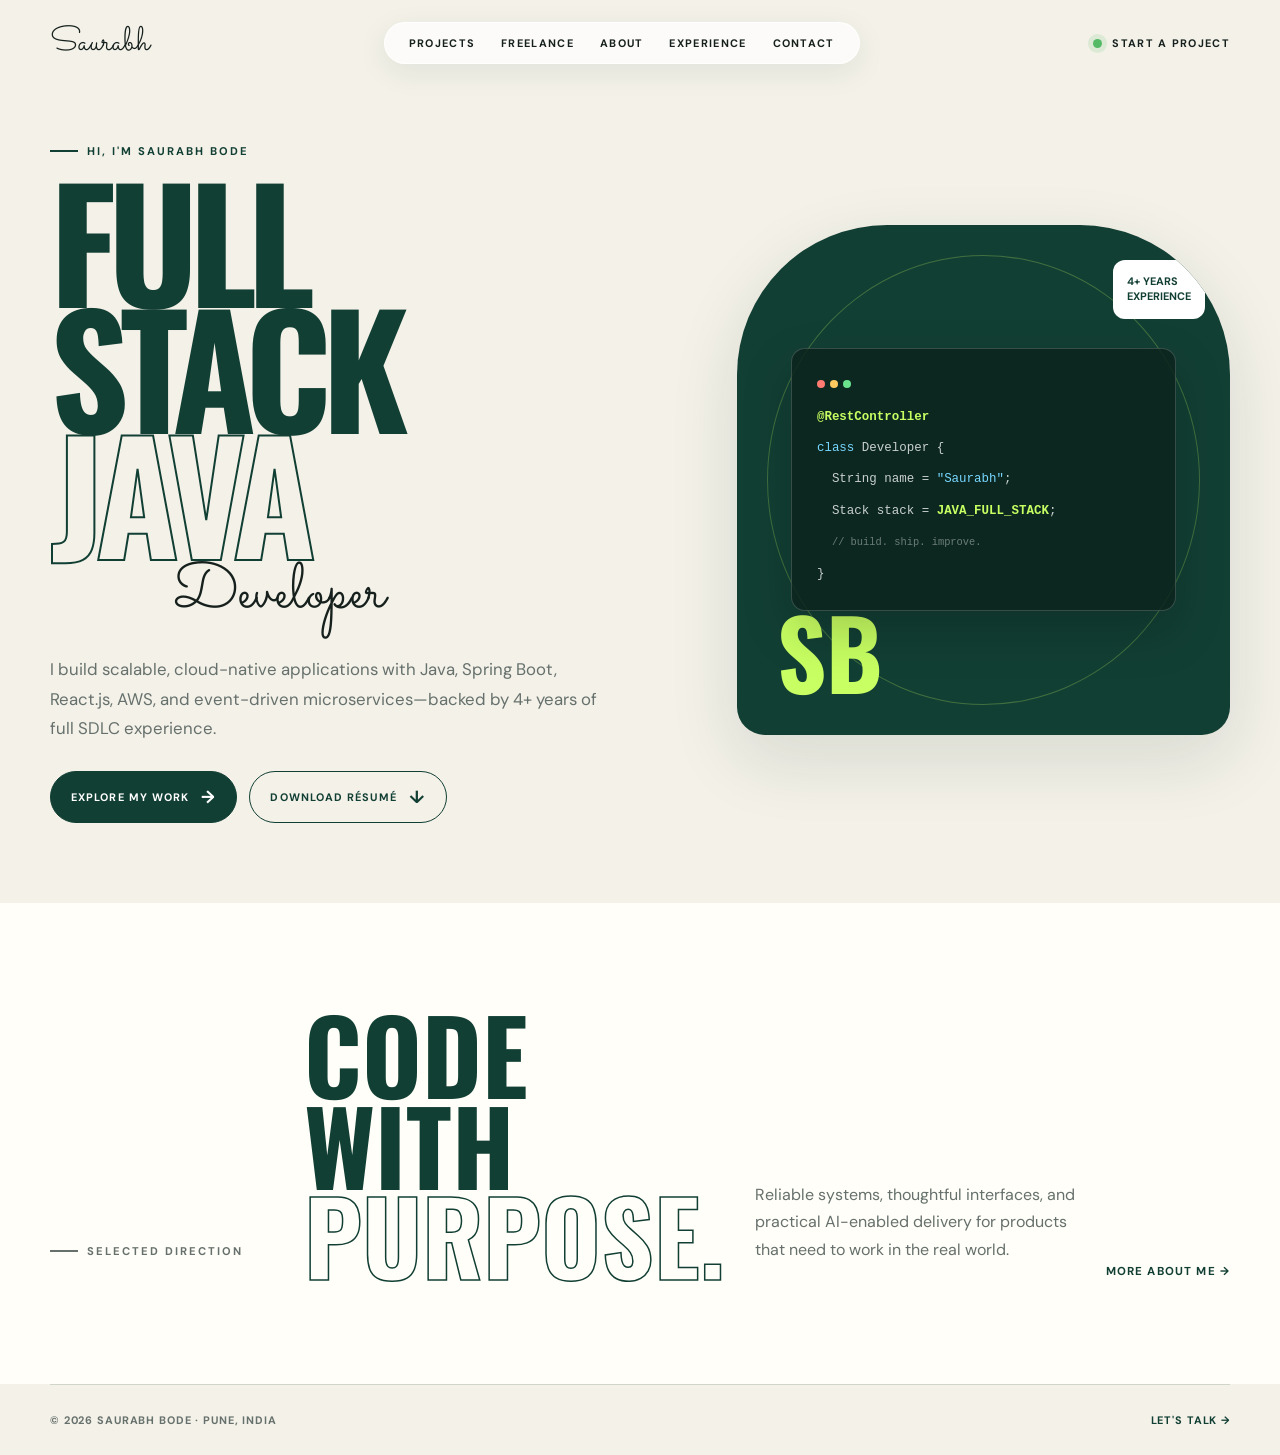
==== html/index.html @ cdbdda77 "Folder structure updated" ====
<!doctype html>
<html lang="en">
  <head>
    <meta charset="UTF-8" />
    <meta name="viewport" content="width=device-width, initial-scale=1.0" />
    <meta
      name="description"
      content="Portfolio of Saurabh Bode, Full Stack Java Developer."
    />
    <title>Saurabh Bode | Full Stack Java Developer</title>
    <link rel="icon" type="image/svg+xml" href="../assets/favicon.svg" />
    <link rel="preconnect" href="https://fonts.googleapis.com" />
    <link rel="preconnect" href="https://fonts.gstatic.com" crossorigin />
    <link
      href="https://fonts.googleapis.com/css2?family=DM+Sans:wght@400;500;600;700&family=Oswald:wght@500;600;700&family=Sacramento&display=swap"
      rel="stylesheet"
    />
    <link rel="stylesheet" href="../css/base.css" />
    <link rel="stylesheet" href="../css/home.css" />
  </head>
  <body>
    <header class="site-header">
      <nav class="nav wrap" aria-label="Main navigation">
        <a href="index.html" class="brand">Saurabh</a>
        <div class="nav-links">
          <a href="projects.html">Projects</a
          ><a href="freelance.html">Freelance</a><a href="about.html">About</a
          ><a href="experience.html">Experience</a
          ><a href="contact.html">Contact</a>
        </div>
        <a class="nav-cta" href="enquiry.html"
          ><span class="status-dot"></span> Start a project</a
        >
      </nav>
    </header>
    <main>
      <section class="hero wrap">
        <div class="hero-copy">
          <p class="eyebrow">Hi, I'm Saurabh Bode</p>
          <h1>Full Stack<br /><span>Java</span><small>Developer</small></h1>
          <p class="hero-intro">
            I build scalable, cloud-native applications with Java, Spring Boot,
            React.js, AWS, and event-driven microservices—backed by 4+ years of
            full SDLC experience.
          </p>
          <div class="actions">
            <a class="button primary" href="projects.html"
              >Explore my work <span>→</span></a
            ><a class="button" href="../documents/Saurabh_Bode_Resume.docx" download
              >Download résumé <span>↓</span></a
            >
          </div>
        </div>
        <div class="hero-card" aria-label="Developer code illustration">
          <div class="code-window">
            <i></i><i></i><i></i>
            <p><b>@RestController</b></p>
            <p><em>class</em> Developer {</p>
            <p>&nbsp; String name = <em>"Saurabh"</em>;</p>
            <p>&nbsp; Stack stack = <b>JAVA_FULL_STACK</b>;</p>
            <p>&nbsp; <small>// build. ship. improve.</small></p>
            <p>}</p>
          </div>
          <strong>SB</strong><span>4+ years<br />experience</span>
        </div>
      </section>
      <section class="home-strip">
        <div class="wrap strip-grid">
          <p class="eyebrow">Selected direction</p>
          <h2>Code with<br /><span>purpose.</span></h2>
          <p>
            Reliable systems, thoughtful interfaces, and practical AI-enabled
            delivery for products that need to work in the real world.
          </p>
          <a class="text-link" href="about.html">More about me →</a>
        </div>
      </section>
    </main>
    <footer class="footer wrap">
      <span>© <span id="year"></span> Saurabh Bode · Pune, India</span
      ><a href="contact.html">Let's talk →</a>
    </footer>
    <script>
      document.getElementById("year").textContent = new Date().getFullYear();
    </script>
  </body>
</html>
---- css/base.css ----
:root{--ink:#16201d;--muted:#66706c;--green:#123f34;--green-2:#1e5b49;--lime:#c8ff62;--cream:#f3f1e8;--paper:#fffef8;--line:rgba(18,63,52,.15);--radius:22px;--shadow:0 24px 70px rgba(20,48,39,.12)}
*{box-sizing:border-box}html{scroll-behavior:smooth}body{margin:0;background:var(--cream);color:var(--ink);font-family:"DM Sans",system-ui,sans-serif}a{color:inherit;text-decoration:none}button{font:inherit}:focus-visible{outline:3px solid var(--lime);outline-offset:4px}.wrap{width:min(1180px,calc(100% - 40px));margin-inline:auto}.site-header{padding:22px 0}.nav{display:flex;align-items:center;justify-content:space-between;gap:28px}.brand{font-family:"Sacramento",cursive;font-size:2.15rem;line-height:1}.nav-links{display:flex;gap:26px;padding:13px 24px;border:1px solid rgba(255,255,255,.9);border-radius:999px;background:rgba(255,255,255,.72);box-shadow:0 8px 30px rgba(18,63,52,.08)}.nav-links a,.nav-cta{font-size:.68rem;font-weight:700;letter-spacing:.12em;text-transform:uppercase}.nav-links a:hover,.text-link:hover,.back-link:hover{color:var(--green-2)}.nav-cta{display:flex;align-items:center;gap:10px}.status-dot{width:9px;height:9px;border-radius:50%;background:#54ba65;box-shadow:0 0 0 5px rgba(84,186,101,.15)}.eyebrow{display:inline-flex;align-items:center;gap:9px;margin:0 0 18px;color:var(--green);font-size:.7rem;font-weight:700;letter-spacing:.18em;text-transform:uppercase}.eyebrow::before{content:"";width:28px;height:2px;background:currentColor}.display,h1,h2,h3{font-family:"Oswald",Impact,sans-serif;text-transform:uppercase}.button{display:inline-flex;align-items:center;gap:12px;padding:14px 20px;border:1px solid var(--green);border-radius:999px;background:transparent;color:var(--green);font-size:.68rem;font-weight:700;letter-spacing:.1em;text-transform:uppercase}.button:hover{background:var(--green-2);color:white}.button.primary{background:var(--green);color:white}.button span{font-size:1.1rem}.text-link{color:var(--green);font-size:.72rem;font-weight:700;letter-spacing:.1em;text-transform:uppercase}.footer{display:flex;justify-content:space-between;gap:20px;padding:28px 0;border-top:1px solid var(--line);color:var(--muted);font-size:.68rem;font-weight:700;letter-spacing:.08em;text-transform:uppercase}.footer a{color:var(--green)}.page-hero{padding:80px 0 65px}.page-hero h1{max-width:850px;margin:0;color:var(--green);font-size:clamp(4.4rem,11vw,10rem);line-height:.88;letter-spacing:-.045em}.page-hero p{max-width:600px;margin:28px 0 0;color:var(--muted);font-size:1.08rem;line-height:1.75}.card{border:1px solid var(--line);border-radius:var(--radius);background:white}
@media(max-width:800px){.nav-links{gap:12px;padding:11px 14px}.nav-cta{display:none}}@media(max-width:560px){.wrap{width:min(100% - 28px,1180px)}.site-header{padding:18px 0}.nav{flex-wrap:wrap}.nav-links{order:3;width:100%;justify-content:center;flex-wrap:wrap;padding:0;border:0;background:transparent;box-shadow:none}.nav-links a{font-size:.6rem}.footer{flex-direction:column}}
---- css/home.css ----
.hero{min-height:calc(100vh - 85px);display:grid;grid-template-columns:1fr .8fr;align-items:center;gap:70px;padding-top:50px;padding-bottom:80px}.hero h1{margin:0;color:var(--green);font-size:clamp(5rem,12vw,10.5rem);line-height:.82;letter-spacing:-.06em}.hero h1 span{color:transparent;-webkit-text-stroke:2px var(--green)}.hero h1 small{display:block;margin:14px 0 0 20%;color:var(--ink);font-family:"Sacramento",cursive;font-size:clamp(2.6rem,5vw,5.2rem);font-weight:400;letter-spacing:0;text-transform:none}.hero-intro{max-width:550px;margin:35px 0 28px;color:var(--muted);font-size:1.05rem;line-height:1.75}.actions{display:flex;flex-wrap:wrap;gap:12px}.hero-card{min-height:510px;position:relative;display:grid;place-items:center;overflow:hidden;border-radius:150px 150px 28px 28px;background:var(--green);box-shadow:var(--shadow)}.hero-card::before{content:"";position:absolute;inset:30px;border:1px solid rgba(200,255,98,.25);border-radius:50%}.code-window{position:relative;z-index:1;width:78%;padding:25px;border:1px solid rgba(255,255,255,.18);border-radius:14px;background:rgba(10,35,29,.82);color:rgba(255,255,255,.78);font:500 .78rem/1.8 monospace;box-shadow:0 20px 50px rgba(0,0,0,.2)}.code-window i{display:inline-block;width:8px;height:8px;margin-right:5px;border-radius:50%;background:#ff7b72}.code-window i:nth-child(2){background:#ffc960}.code-window i:nth-child(3){background:#6be38d}.code-window p{margin:9px 0 0}.code-window b{color:var(--lime)}.code-window em{color:#78d7ff;font-style:normal}.code-window small{color:rgba(255,255,255,.4)}.hero-card>strong{position:absolute;bottom:36px;left:40px;color:var(--lime);font-family:"Oswald",sans-serif;font-size:6rem;line-height:1}.hero-card>span{position:absolute;top:35px;right:25px;padding:14px;border-radius:12px;background:white;color:var(--green);font-size:.68rem;font-weight:700;line-height:1.45;text-transform:uppercase}.home-strip{padding:105px 0;background:var(--paper)}.strip-grid{display:grid;grid-template-columns:.7fr 1fr 1fr auto;gap:30px;align-items:end}.strip-grid h2{margin:0;color:var(--green);font-size:clamp(3.8rem,8vw,7rem);line-height:.88}.strip-grid h2 span{color:transparent;-webkit-text-stroke:1.5px var(--green)}.strip-grid>p{color:var(--muted);line-height:1.7}@media(max-width:800px){.hero{grid-template-columns:1fr;gap:40px}.hero-card{max-width:520px;min-height:450px}.strip-grid{grid-template-columns:1fr 1fr}.strip-grid .eyebrow{grid-column:1/-1}.strip-grid .text-link{align-self:center}}@media(max-width:560px){.hero h1{font-size:clamp(4.5rem,20vw,7rem)}.hero-card{min-height:400px}.strip-grid{grid-template-columns:1fr}.strip-grid h2{font-size:4.5rem}}
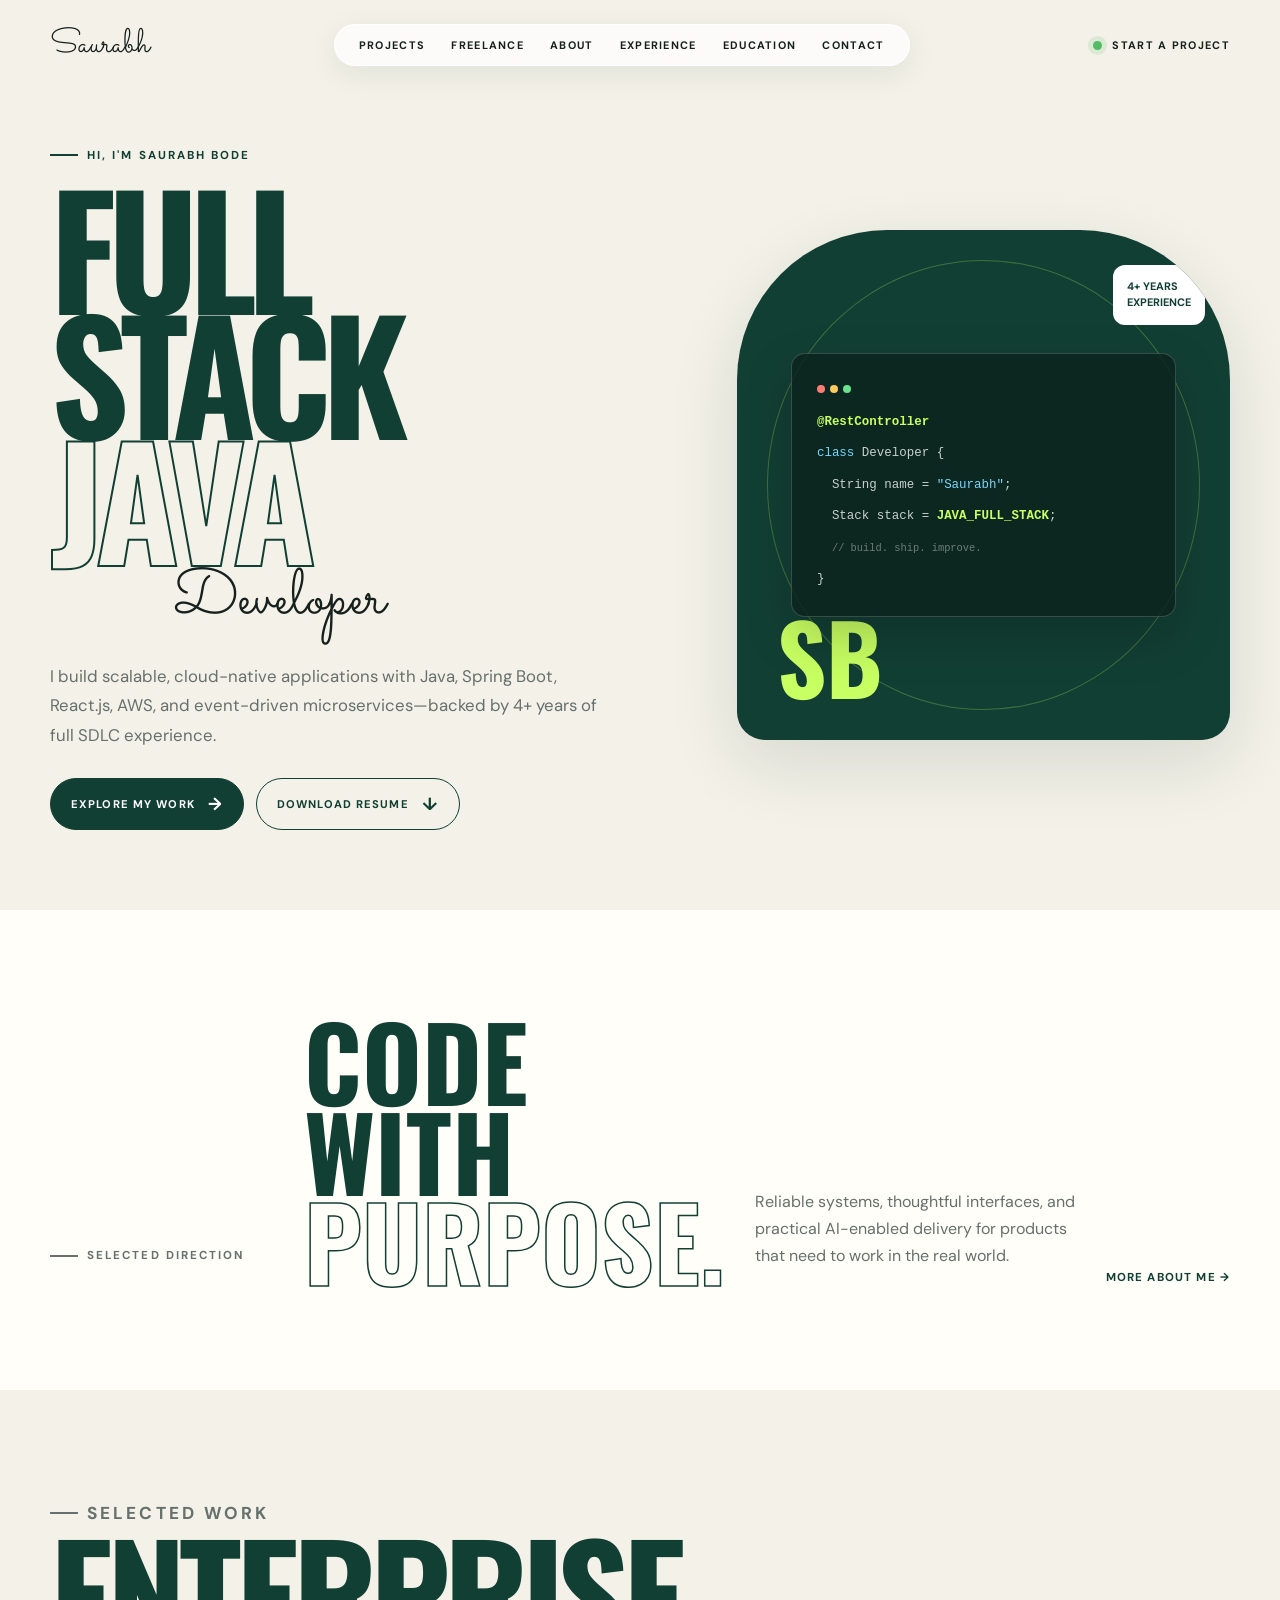
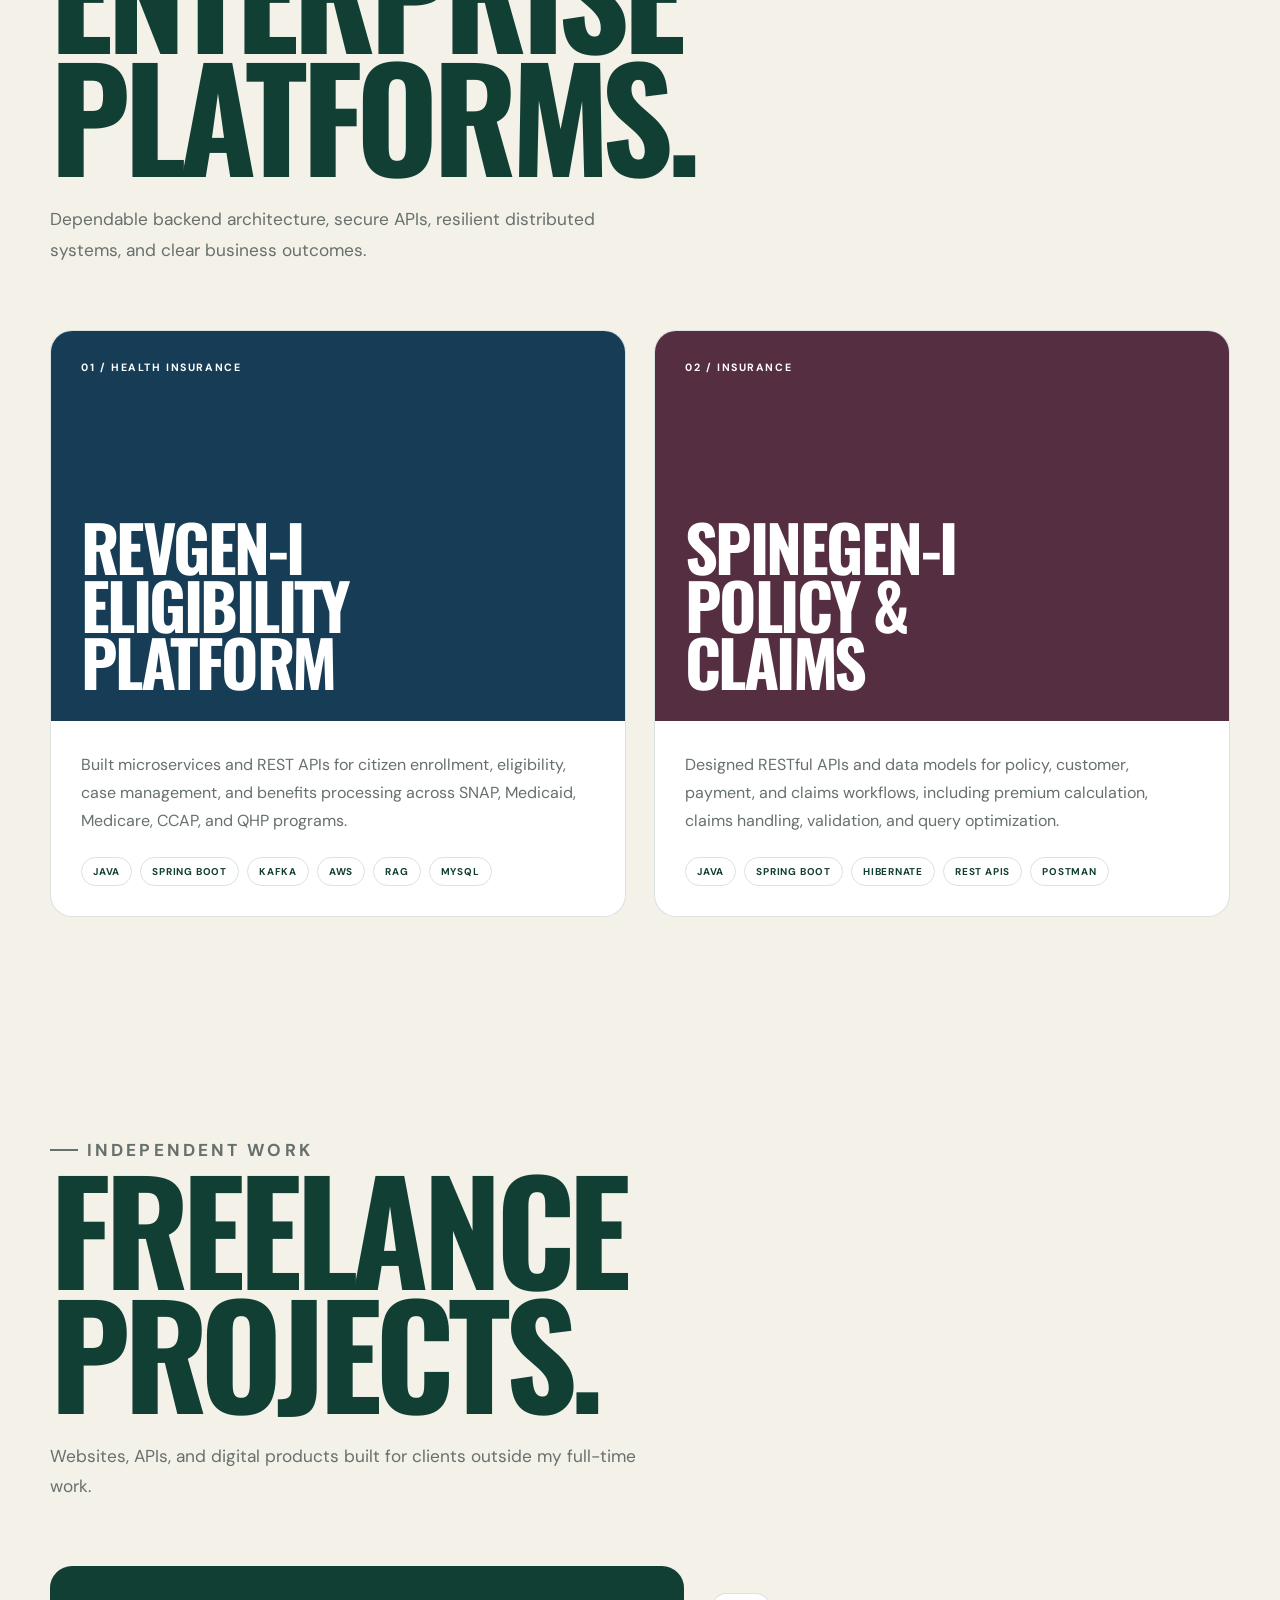
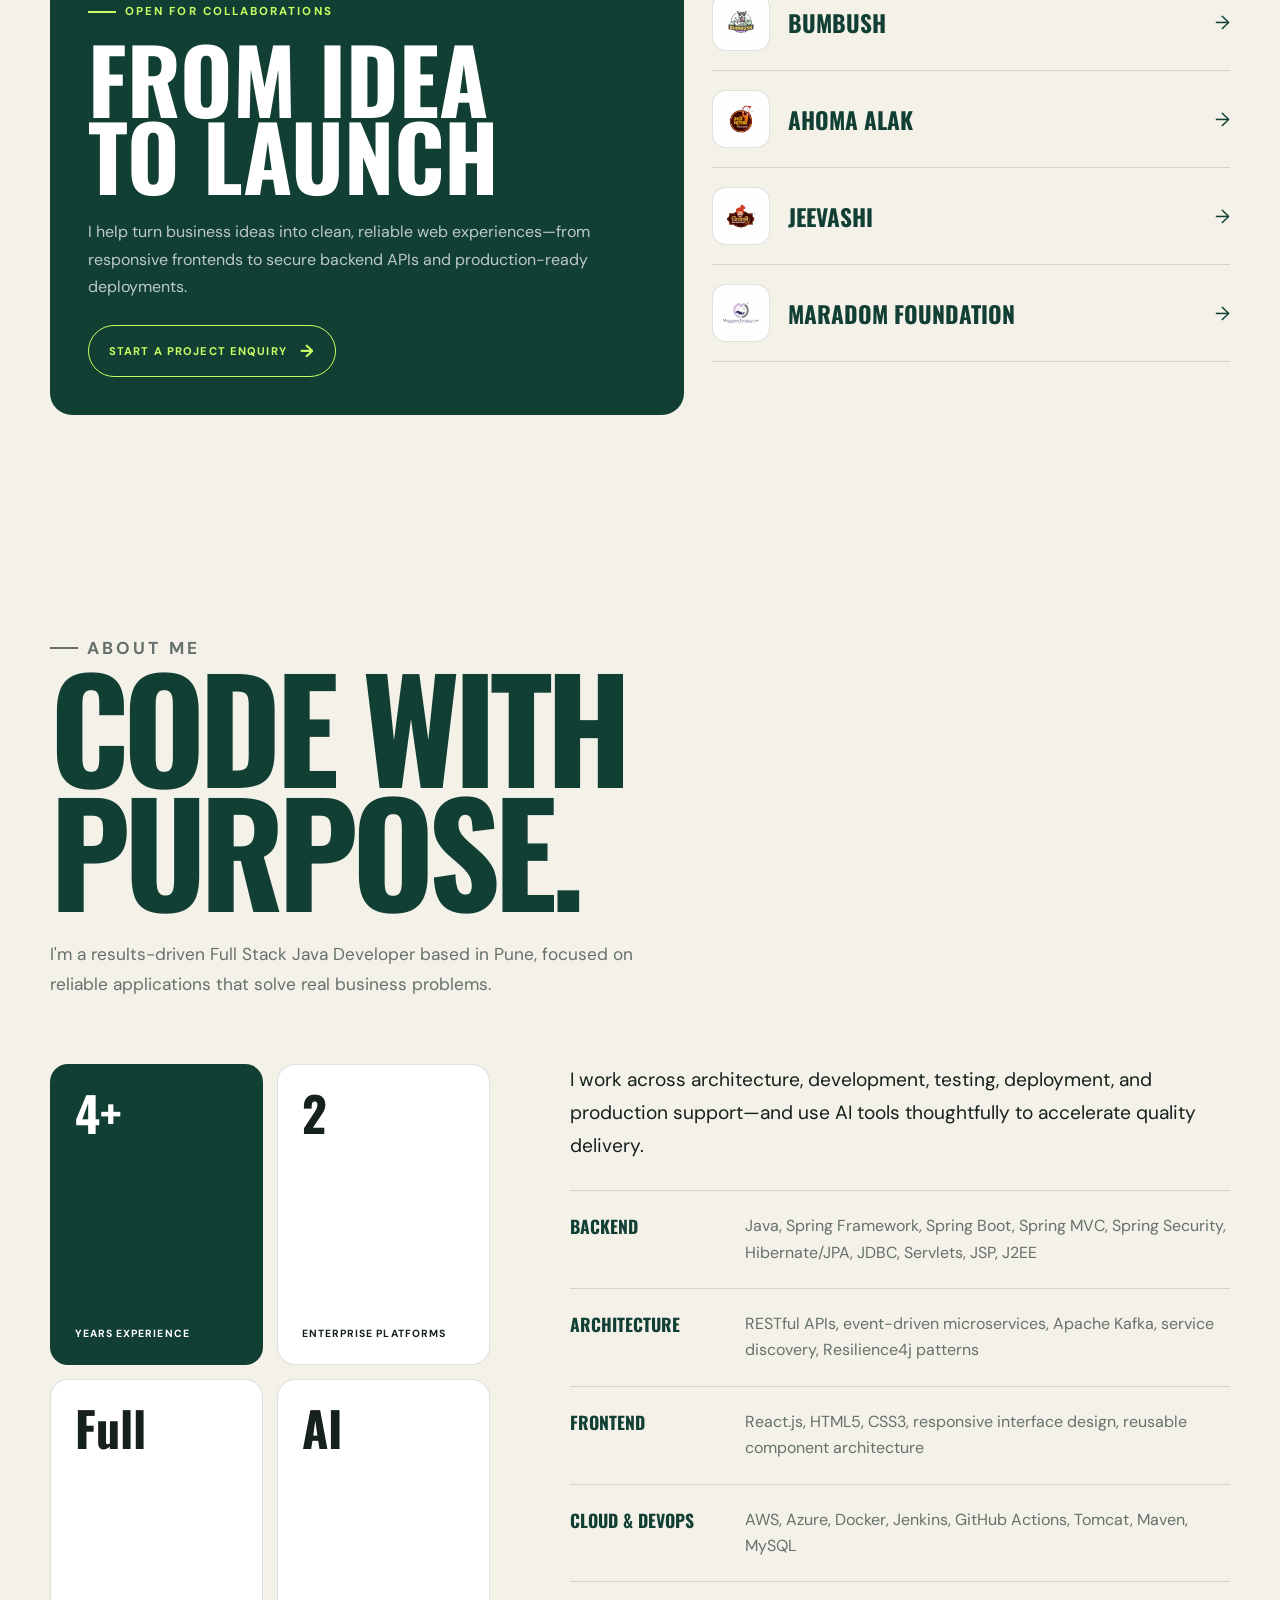
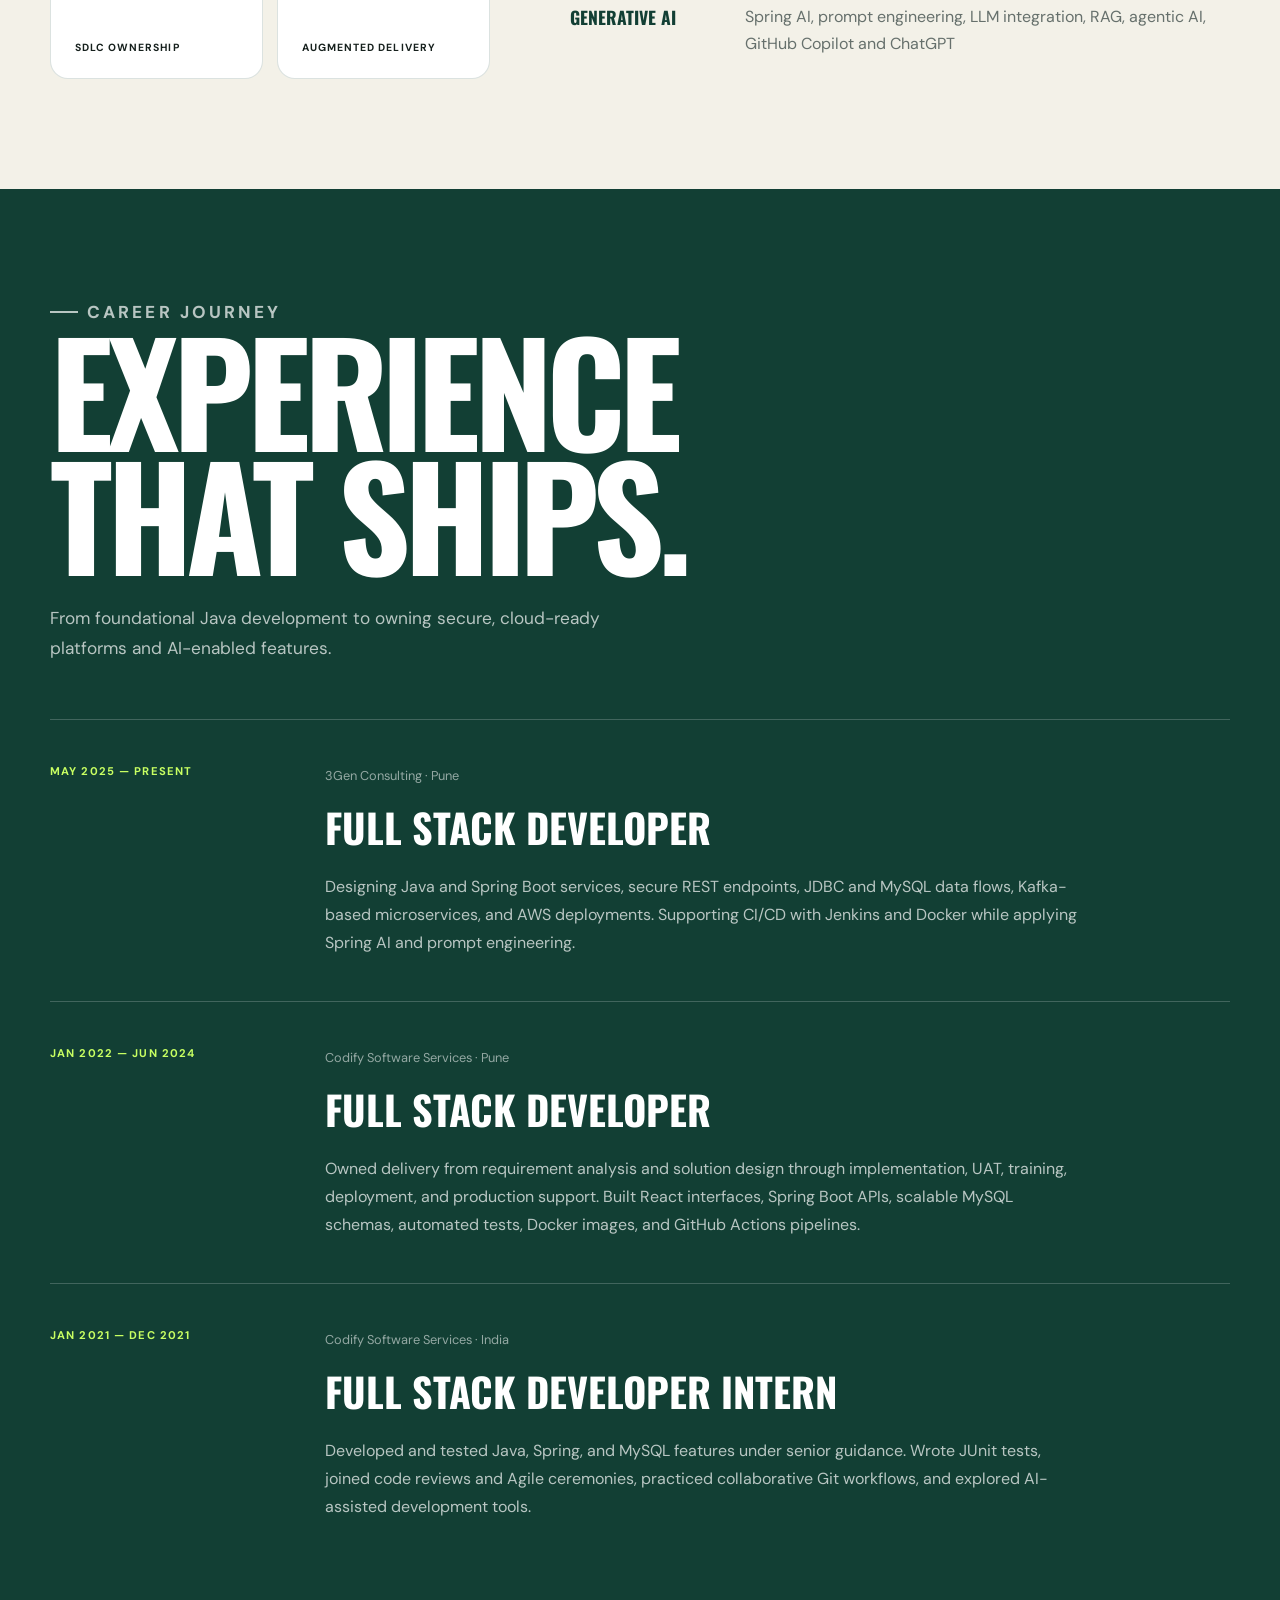
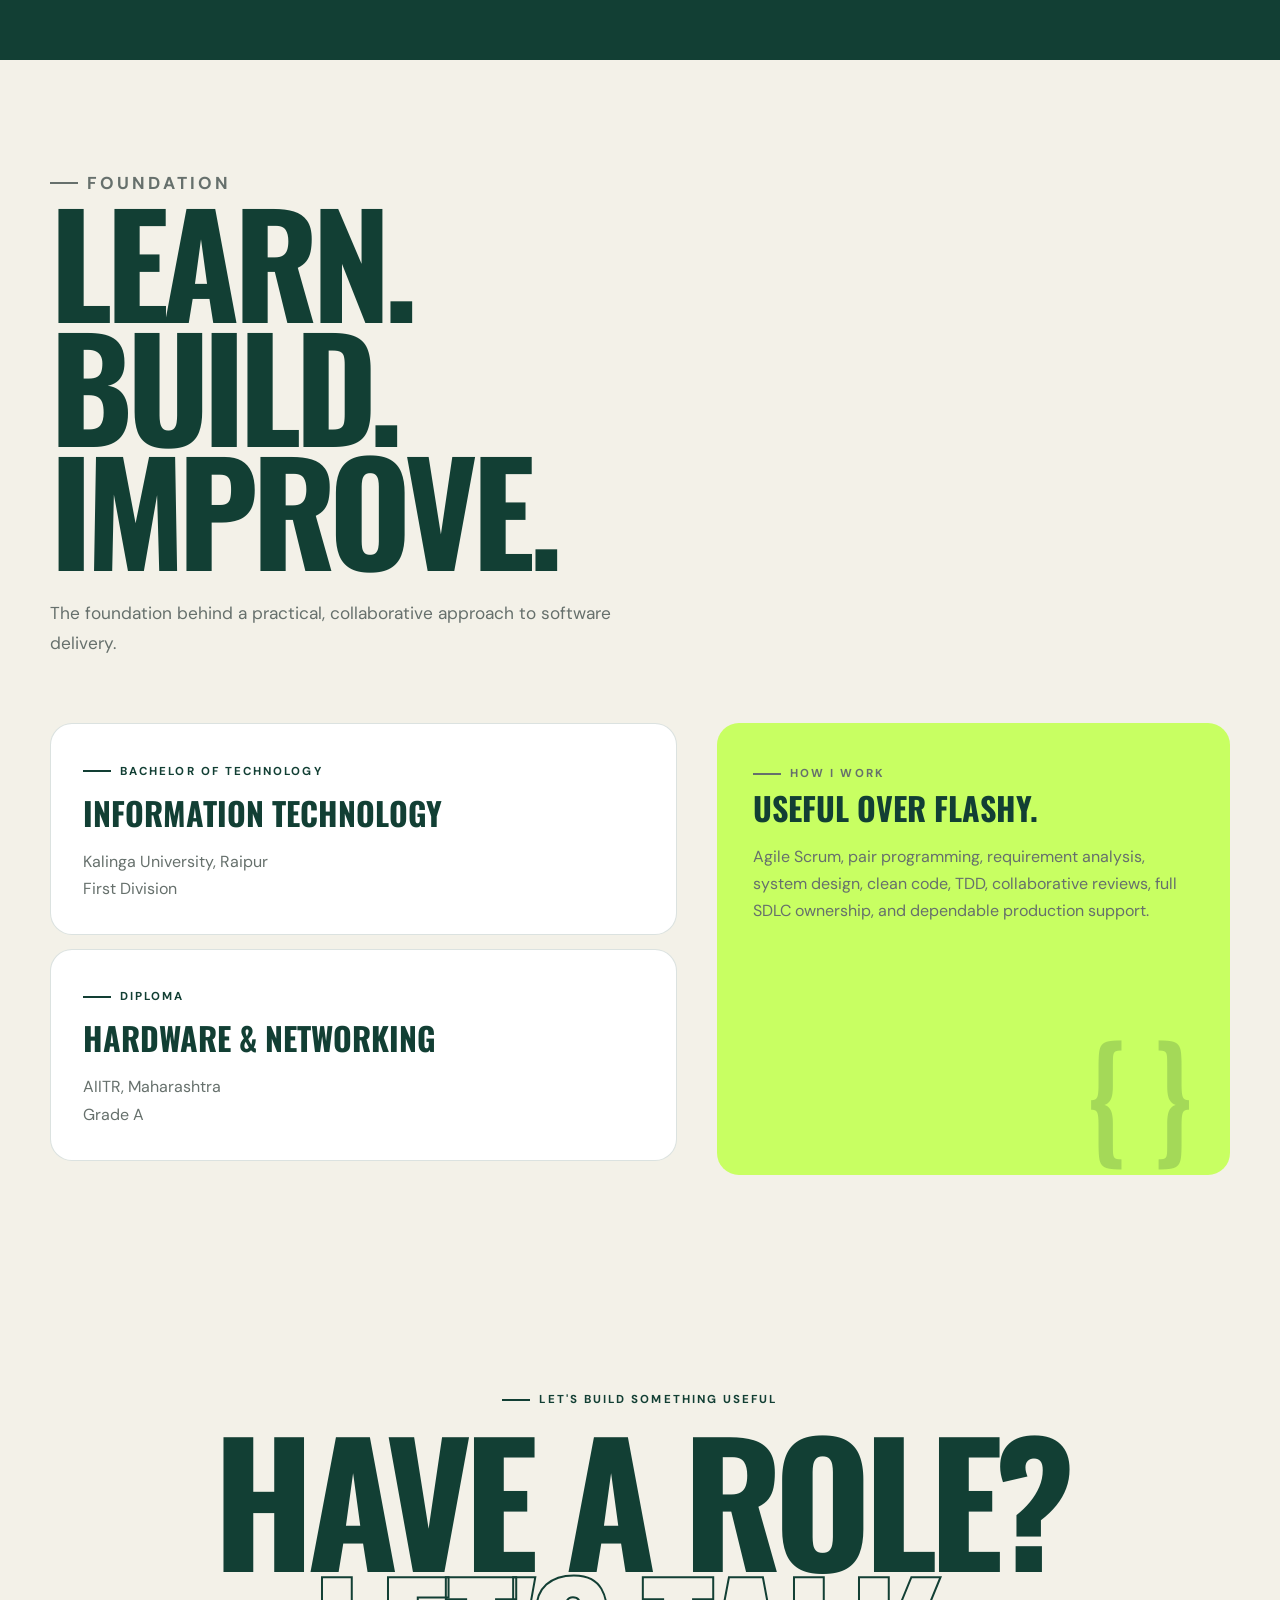
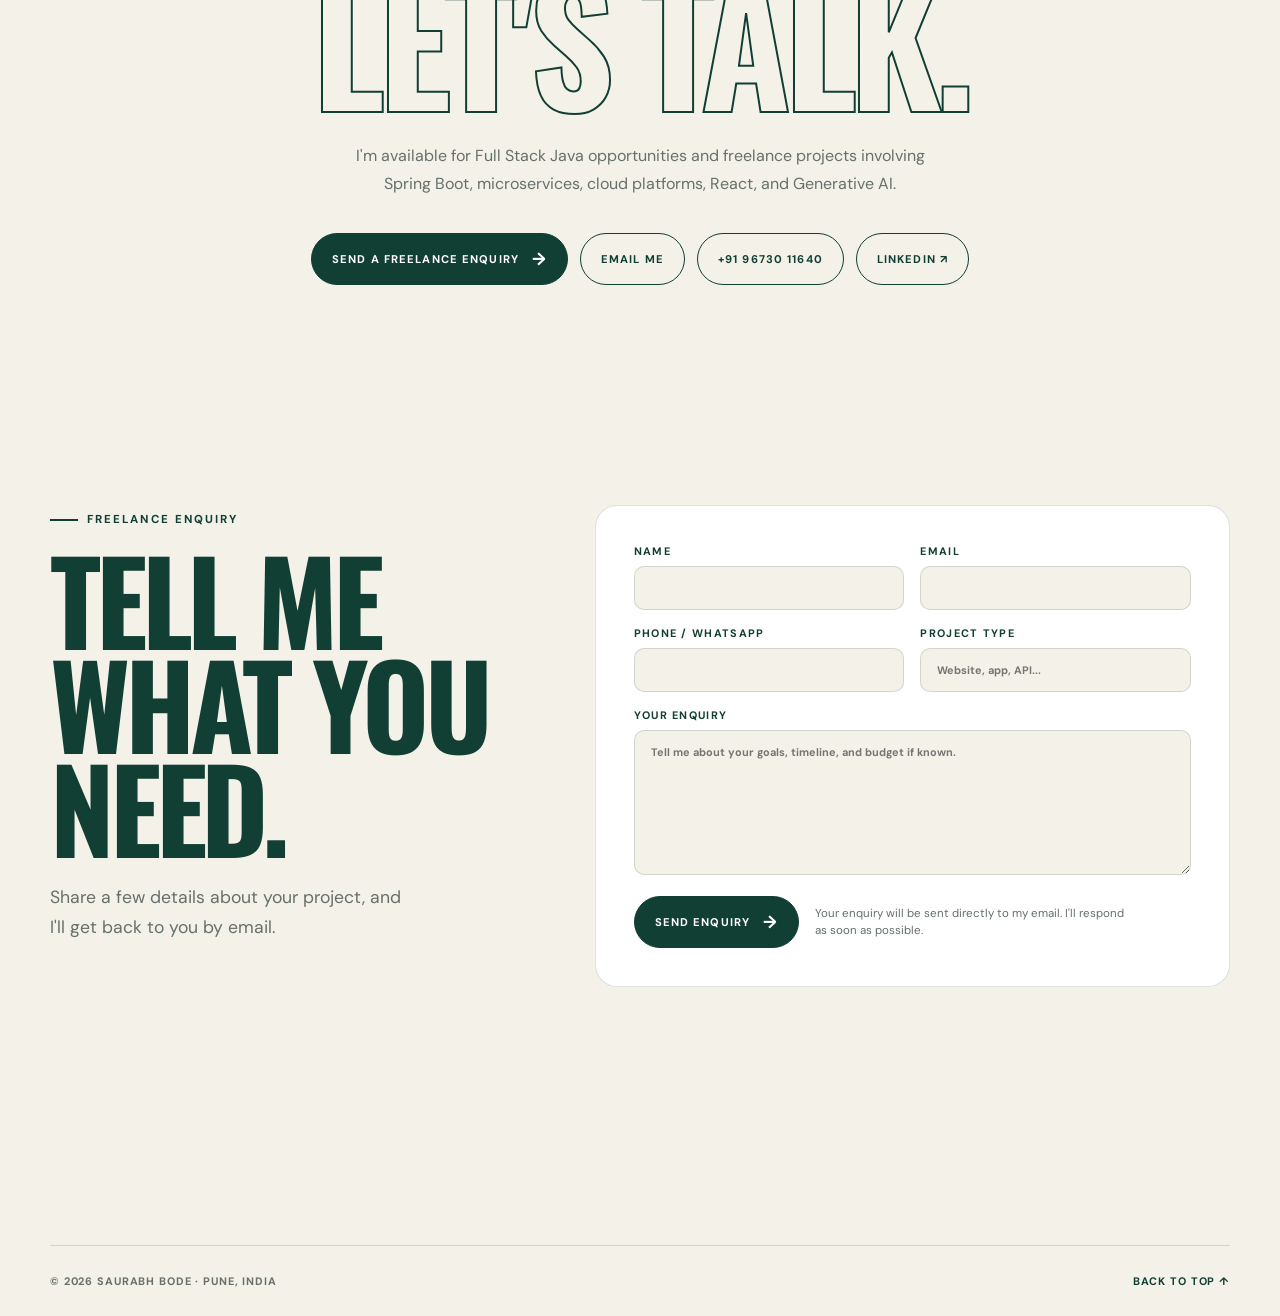
==== commit 705a2e4f: "page layout updated" ====
--- a/html/index.html
+++ b/html/index.html
@@ -1,87 +1,25 @@
 <!doctype html>
 <html lang="en">
-  <head>
-    <meta charset="UTF-8" />
-    <meta name="viewport" content="width=device-width, initial-scale=1.0" />
-    <meta
-      name="description"
-      content="Portfolio of Saurabh Bode, Full Stack Java Developer."
-    />
-    <title>Saurabh Bode | Full Stack Java Developer</title>
-    <link rel="icon" type="image/svg+xml" href="../assets/favicon.svg" />
-    <link rel="preconnect" href="https://fonts.googleapis.com" />
-    <link rel="preconnect" href="https://fonts.gstatic.com" crossorigin />
-    <link
-      href="https://fonts.googleapis.com/css2?family=DM+Sans:wght@400;500;600;700&family=Oswald:wght@500;600;700&family=Sacramento&display=swap"
-      rel="stylesheet"
-    />
-    <link rel="stylesheet" href="../css/base.css" />
-    <link rel="stylesheet" href="../css/home.css" />
-  </head>
-  <body>
-    <header class="site-header">
-      <nav class="nav wrap" aria-label="Main navigation">
-        <a href="index.html" class="brand">Saurabh</a>
-        <div class="nav-links">
-          <a href="projects.html">Projects</a
-          ><a href="freelance.html">Freelance</a><a href="about.html">About</a
-          ><a href="experience.html">Experience</a
-          ><a href="contact.html">Contact</a>
-        </div>
-        <a class="nav-cta" href="enquiry.html"
-          ><span class="status-dot"></span> Start a project</a
-        >
-      </nav>
-    </header>
-    <main>
-      <section class="hero wrap">
-        <div class="hero-copy">
-          <p class="eyebrow">Hi, I'm Saurabh Bode</p>
-          <h1>Full Stack<br /><span>Java</span><small>Developer</small></h1>
-          <p class="hero-intro">
-            I build scalable, cloud-native applications with Java, Spring Boot,
-            React.js, AWS, and event-driven microservices—backed by 4+ years of
-            full SDLC experience.
-          </p>
-          <div class="actions">
-            <a class="button primary" href="projects.html"
-              >Explore my work <span>→</span></a
-            ><a class="button" href="../documents/Saurabh_Bode_Resume.docx" download
-              >Download résumé <span>↓</span></a
-            >
-          </div>
-        </div>
-        <div class="hero-card" aria-label="Developer code illustration">
-          <div class="code-window">
-            <i></i><i></i><i></i>
-            <p><b>@RestController</b></p>
-            <p><em>class</em> Developer {</p>
-            <p>&nbsp; String name = <em>"Saurabh"</em>;</p>
-            <p>&nbsp; Stack stack = <b>JAVA_FULL_STACK</b>;</p>
-            <p>&nbsp; <small>// build. ship. improve.</small></p>
-            <p>}</p>
-          </div>
-          <strong>SB</strong><span>4+ years<br />experience</span>
-        </div>
-      </section>
-      <section class="home-strip">
-        <div class="wrap strip-grid">
-          <p class="eyebrow">Selected direction</p>
-          <h2>Code with<br /><span>purpose.</span></h2>
-          <p>
-            Reliable systems, thoughtful interfaces, and practical AI-enabled
-            delivery for products that need to work in the real world.
-          </p>
-          <a class="text-link" href="about.html">More about me →</a>
-        </div>
-      </section>
-    </main>
-    <footer class="footer wrap">
-      <span>© <span id="year"></span> Saurabh Bode · Pune, India</span
-      ><a href="contact.html">Let's talk →</a>
-    </footer>
-    <script>
-      document.getElementById("year").textContent = new Date().getFullYear();
-    </script>
-  </body>
-</html>
+<head>
+  <meta charset="UTF-8"><meta name="viewport" content="width=device-width, initial-scale=1.0">
+  <meta name="description" content="Portfolio of Saurabh Bode, Full Stack Java Developer.">
+  <title>Saurabh Bode | Full Stack Java Developer</title>
+  <link rel="icon" type="image/svg+xml" href="../assets/favicon.svg">
+  <link rel="preconnect" href="https://fonts.googleapis.com"><link rel="preconnect" href="https://fonts.gstatic.com" crossorigin>
+  <link href="https://fonts.googleapis.com/css2?family=DM+Sans:wght@400;500;600;700&family=Oswald:wght@500;600;700&family=Sacramento&display=swap" rel="stylesheet">
+  <link rel="stylesheet" href="../css/base.css"><link rel="stylesheet" href="../css/home.css"><link rel="stylesheet" href="../css/projects.css"><link rel="stylesheet" href="../css/freelance.css"><link rel="stylesheet" href="../css/about.css"><link rel="stylesheet" href="../css/experience.css"><link rel="stylesheet" href="../css/education.css"><link rel="stylesheet" href="../css/contact.css"><link rel="stylesheet" href="../css/enquiry.css">
+</head>
+<body>
+<header class="site-header"><nav class="nav wrap" aria-label="Main navigation"><a href="#home" class="brand">Saurabh</a><div class="nav-links"><a href="#projects">Projects</a><a href="#freelance">Freelance</a><a href="#about">About</a><a href="#experience">Experience</a><a href="#education">Education</a><a href="#contact">Contact</a></div><a class="nav-cta" href="#enquiry"><span class="status-dot"></span> Start a project</a></nav></header>
+<main>
+<section id="home" class="hero wrap"><div class="hero-copy"><p class="eyebrow">Hi, I'm Saurabh Bode</p><h1>Full Stack<br><span>Java</span><small>Developer</small></h1><p class="hero-intro">I build scalable, cloud-native applications with Java, Spring Boot, React.js, AWS, and event-driven microservices&mdash;backed by 4+ years of full SDLC experience.</p><div class="actions"><a class="button primary" href="#projects">Explore my work <span>&rarr;</span></a><a class="button" href="../documents/Saurabh_Bode_Resume.docx" download>Download resume <span>&darr;</span></a></div></div><div class="hero-card" aria-label="Developer code illustration"><div class="code-window"><i></i><i></i><i></i><p><b>@RestController</b></p><p><em>class</em> Developer {</p><p>&nbsp; String name = <em>"Saurabh"</em>;</p><p>&nbsp; Stack stack = <b>JAVA_FULL_STACK</b>;</p><p>&nbsp; <small>// build. ship. improve.</small></p><p>}</p></div><strong>SB</strong><span>4+ years<br>experience</span></div></section>
+<section class="home-strip"><div class="wrap strip-grid"><p class="eyebrow">Selected direction</p><h2>Code with<br><span>purpose.</span></h2><p>Reliable systems, thoughtful interfaces, and practical AI-enabled delivery for products that need to work in the real world.</p><a class="text-link" href="#about">More about me &rarr;</a></div></section>
+<section id="projects" class="wrap portfolio-section"><header class="page-hero"><p class="eyebrow">Selected work</p><h1>Enterprise<br>platforms.</h1><p>Dependable backend architecture, secure APIs, resilient distributed systems, and clear business outcomes.</p></header><div class="project-grid"><article class="project card"><div class="project-visual blue"><span>01 / Health Insurance</span><h2>RevGen-i<br>Eligibility<br>Platform</h2></div><div class="project-body"><p>Built microservices and REST APIs for citizen enrollment, eligibility, case management, and benefits processing across SNAP, Medicaid, Medicare, CCAP, and QHP programs.</p><div class="tags"><b>Java</b><b>Spring Boot</b><b>Kafka</b><b>AWS</b><b>RAG</b><b>MySQL</b></div></div></article><article class="project card"><div class="project-visual red"><span>02 / Insurance</span><h2>SpineGen-i<br>Policy &amp;<br>Claims</h2></div><div class="project-body"><p>Designed RESTful APIs and data models for policy, customer, payment, and claims workflows, including premium calculation, claims handling, validation, and query optimization.</p><div class="tags"><b>Java</b><b>Spring Boot</b><b>Hibernate</b><b>REST APIs</b><b>Postman</b></div></div></article></div></section>
+<section id="freelance" class="wrap portfolio-section"><header class="page-hero"><p class="eyebrow">Independent work</p><h1>Freelance<br>projects.</h1><p>Websites, APIs, and digital products built for clients outside my full-time work.</p></header><div class="freelance-layout"><article class="freelance-intro"><p class="eyebrow">Open for collaborations</p><h2>From idea<br>to launch</h2><p>I help turn business ideas into clean, reliable web experiences&mdash;from responsive frontends to secure backend APIs and production-ready deployments.</p><a class="button" href="#enquiry">Start a project enquiry <span>&rarr;</span></a></article><div class="client-list"><a class="client" href="https://bumbush.com/" target="_blank" rel="noopener noreferrer"><img src="../assets/Bumbush_JPEG_TM.jpg" alt="Bumbush logo"><strong>Bumbush</strong><span>&rarr;</span></a><a class="client" href="https://ahomaalak.com/" target="_blank" rel="noopener noreferrer"><img src="../assets/Aho Malak Logo_JPEG_TM.jpg" alt="Ahoma Alak logo"><strong>Ahoma Alak</strong><span>&rarr;</span></a><a class="client" href="https://jeevashi.com/" target="_blank" rel="noopener noreferrer"><img src="../assets/Jivashi_JPEG_TM.jpg" alt="Jeevashi logo"><strong>Jeevashi</strong><span>&rarr;</span></a><a class="client" href="https://maradomfoundation.org/" target="_blank" rel="noopener noreferrer"><img src="../assets/Maradom Foundation Logo_JPEG_TM.jpg" alt="Maradom Foundation logo"><strong>Maradom Foundation</strong><span>&rarr;</span></a></div></div></section>
+<section id="about" class="wrap portfolio-section"><header class="page-hero"><p class="eyebrow">About me</p><h1>Code with<br>purpose.</h1><p>I'm a results-driven Full Stack Java Developer based in Pune, focused on reliable applications that solve real business problems.</p></header><div class="about-grid"><div class="stats"><div><strong>4+</strong><span>Years experience</span></div><div><strong>2</strong><span>Enterprise platforms</span></div><div><strong>Full</strong><span>SDLC ownership</span></div><div><strong>AI</strong><span>Augmented delivery</span></div></div><div class="skills"><p>I work across architecture, development, testing, deployment, and production support&mdash;and use AI tools thoughtfully to accelerate quality delivery.</p><div class="skill"><h2>Backend</h2><p>Java, Spring Framework, Spring Boot, Spring MVC, Spring Security, Hibernate/JPA, JDBC, Servlets, JSP, J2EE</p></div><div class="skill"><h2>Architecture</h2><p>RESTful APIs, event-driven microservices, Apache Kafka, service discovery, Resilience4j patterns</p></div><div class="skill"><h2>Frontend</h2><p>React.js, HTML5, CSS3, responsive interface design, reusable component architecture</p></div><div class="skill"><h2>Cloud &amp; DevOps</h2><p>AWS, Azure, Docker, Jenkins, GitHub Actions, Tomcat, Maven, MySQL</p></div><div class="skill"><h2>Generative AI</h2><p>Spring AI, prompt engineering, LLM integration, RAG, agentic AI, GitHub Copilot and ChatGPT</p></div></div></div></section>
+<section id="experience" class="experience-page portfolio-section"><div class="wrap"><header class="page-hero"><p class="eyebrow">Career journey</p><h1>Experience<br>that ships.</h1><p>From foundational Java development to owning secure, cloud-ready platforms and AI-enabled features.</p></header><div class="timeline"><article><time>May 2025 &mdash; Present</time><div><small>3Gen Consulting &middot; Pune</small><h2>Full Stack Developer</h2><p>Designing Java and Spring Boot services, secure REST endpoints, JDBC and MySQL data flows, Kafka-based microservices, and AWS deployments. Supporting CI/CD with Jenkins and Docker while applying Spring AI and prompt engineering.</p></div></article><article><time>Jan 2022 &mdash; Jun 2024</time><div><small>Codify Software Services &middot; Pune</small><h2>Full Stack Developer</h2><p>Owned delivery from requirement analysis and solution design through implementation, UAT, training, deployment, and production support. Built React interfaces, Spring Boot APIs, scalable MySQL schemas, automated tests, Docker images, and GitHub Actions pipelines.</p></div></article><article><time>Jan 2021 &mdash; Dec 2021</time><div><small>Codify Software Services &middot; India</small><h2>Full Stack Developer Intern</h2><p>Developed and tested Java, Spring, and MySQL features under senior guidance. Wrote JUnit tests, joined code reviews and Agile ceremonies, practiced collaborative Git workflows, and explored AI-assisted development tools.</p></div></article></div></div></section>
+<section id="education" class="wrap portfolio-section"><header class="page-hero"><p class="eyebrow">Foundation</p><h1>Learn.<br>Build.<br>Improve.</h1><p>The foundation behind a practical, collaborative approach to software delivery.</p></header><div class="education-grid"><div><article class="card education-card"><p class="eyebrow">Bachelor of Technology</p><h2>Information Technology</h2><p>Kalinga University, Raipur<br>First Division</p></article><article class="card education-card"><p class="eyebrow">Diploma</p><h2>Hardware &amp; Networking</h2><p>AIITR, Maharashtra<br>Grade A</p></article></div><article class="method-card"><div><p class="eyebrow">How I work</p><h2>Useful over flashy.</h2><p>Agile Scrum, pair programming, requirement analysis, system design, clean code, TDD, collaborative reviews, full SDLC ownership, and dependable production support.</p></div><strong>{ }</strong></article></div></section>
+<section id="contact" class="contact-page portfolio-section"><div class="wrap"><p class="eyebrow">Let's build something useful</p><h1>Have a role?<br><span>Let's talk.</span></h1><p class="contact-copy">I'm available for Full Stack Java opportunities and freelance projects involving Spring Boot, microservices, cloud platforms, React, and Generative AI.</p><div class="contact-links"><a class="button primary" href="#enquiry">Send a freelance enquiry <span>&rarr;</span></a><a class="button" href="mailto:saurabhbode222.sb@gmail.com">Email me</a><a class="button" href="tel:+919673011640">+91 96730 11640</a><a class="button" href="https://www.linkedin.com/in/saurabhbode" target="_blank" rel="noopener noreferrer">LinkedIn &nearr;</a></div></div></section>
+<section id="enquiry" class="enquiry-page portfolio-section"><div class="enquiry-shell wrap"><div class="enquiry-intro"><p class="eyebrow">Freelance enquiry</p><h1>Tell me<br>what you need.</h1><p>Share a few details about your project, and I'll get back to you by email.</p></div><form class="enquiry-form" action="https://formsubmit.co/saurabhbode222.sb@gmail.com" method="POST"><input type="hidden" name="_subject" value="New freelance enquiry from portfolio"><input type="hidden" name="_template" value="table"><input type="text" name="_honey" tabindex="-1" autocomplete="off" class="honeypot"><label>Name<input type="text" name="name" autocomplete="name" required></label><label>Email<input type="email" name="email" autocomplete="email" required></label><label>Phone / WhatsApp<input type="tel" name="phone" autocomplete="tel"></label><label>Project type<input type="text" name="project" placeholder="Website, app, API..." required></label><label class="full-width">Your enquiry<textarea name="message" placeholder="Tell me about your goals, timeline, and budget if known." required></textarea></label><div class="form-actions"><button class="button primary" type="submit">Send enquiry <span>&rarr;</span></button><p>Your enquiry will be sent directly to my email. I'll respond as soon as possible.</p></div></form></div></section>
+</main><footer class="footer wrap"><span>&copy; <span id="year"></span> Saurabh Bode &middot; Pune, India</span><a href="#home">Back to top &uarr;</a></footer><script>document.getElementById("year").textContent = new Date().getFullYear();</script>
+</body></html>
--- a/css/projects.css
+++ b/css/projects.css
@@ -0,0 +1 @@
+.project-grid{display:grid;grid-template-columns:repeat(2,1fr);gap:28px;padding-bottom:110px}.project{overflow:hidden}.project-visual{min-height:390px;display:flex;flex-direction:column;justify-content:space-between;padding:30px;color:white}.project-visual.blue{background:#173d56}.project-visual.red{background:#552e42}.project-visual span{font-size:.66rem;font-weight:700;letter-spacing:.15em;text-transform:uppercase}.project-visual h2{margin:0;font-size:clamp(2.8rem,5vw,5.4rem);line-height:.9;letter-spacing:-.04em}.project-body{padding:30px}.project-body p{margin:0 0 22px;color:var(--muted);line-height:1.75}.tags{display:flex;flex-wrap:wrap;gap:8px}.tags b{padding:7px 11px;border:1px solid var(--line);border-radius:999px;color:var(--green);font-size:.62rem;letter-spacing:.08em;text-transform:uppercase}@media(max-width:700px){.project-grid{grid-template-columns:1fr}.project-visual{min-height:320px}}
--- a/css/freelance.css
+++ b/css/freelance.css
@@ -0,0 +1 @@
+.freelance-layout{display:grid;grid-template-columns:1.1fr .9fr;gap:28px;padding-bottom:110px}.freelance-intro{min-height:430px;padding:38px;border-radius:var(--radius);background:var(--green);color:white;display:flex;flex-direction:column;align-items:flex-start;justify-content:space-between}.freelance-intro .eyebrow{color:var(--lime)}.freelance-intro h2{margin:0;font-size:clamp(3.5rem,7vw,6.5rem);line-height:.86}.freelance-intro p:not(.eyebrow){max-width:520px;margin:25px 0;color:rgba(255,255,255,.72);line-height:1.7}.freelance-intro .button{border-color:var(--lime);color:var(--lime)}.freelance-intro .button:hover{background:var(--lime);color:var(--green)}.client-list{padding:8px 0}.client{display:flex;align-items:center;gap:18px;padding:19px 0;border-bottom:1px solid var(--line);transition:transform .2s}.client:hover{transform:translateX(6px)}.client img{width:58px;height:58px;padding:4px;border:1px solid var(--line);border-radius:14px;background:white;object-fit:contain}.client strong{flex:1;color:var(--green);font-family:"Oswald",sans-serif;font-size:1.45rem;text-transform:uppercase}.client>span{color:var(--green);font-size:1.2rem}@media(max-width:700px){.freelance-layout{grid-template-columns:1fr}.freelance-intro{min-height:380px}}
--- a/css/about.css
+++ b/css/about.css
@@ -0,0 +1 @@
+.about-grid{display:grid;grid-template-columns:.8fr 1.2fr;gap:80px;padding-bottom:110px}.stats{display:grid;grid-template-columns:1fr 1fr;gap:14px}.stats div{min-height:145px;padding:24px;border:1px solid var(--line);border-radius:18px;background:white;display:flex;flex-direction:column;justify-content:space-between}.stats div:first-child{background:var(--green);color:white}.stats strong{font-family:"Oswald",sans-serif;font-size:3rem;line-height:1}.stats span{font-size:.65rem;font-weight:700;letter-spacing:.1em;text-transform:uppercase}.skills>p{margin:0 0 28px;font-size:1.2rem;line-height:1.7}.skill{display:grid;grid-template-columns:150px 1fr;gap:25px;padding:22px 0;border-top:1px solid var(--line)}.skill h2{margin:0;color:var(--green);font-size:1.1rem}.skill p{margin:0;color:var(--muted);line-height:1.65}@media(max-width:750px){.about-grid{grid-template-columns:1fr;gap:45px}.skill{grid-template-columns:1fr;gap:8px}}
--- a/css/experience.css
+++ b/css/experience.css
@@ -0,0 +1 @@
+.experience-page{background:var(--green);color:white}.experience-page .page-hero{padding-bottom:55px}.experience-page .eyebrow{color:var(--lime)}.experience-page .page-hero h1{color:white}.experience-page .page-hero p{color:rgba(255,255,255,.7)}.timeline{padding-bottom:95px}.timeline article{display:grid;grid-template-columns:220px 1fr;gap:55px;padding:44px 0;border-top:1px solid rgba(255,255,255,.2)}.timeline time{color:var(--lime);font-size:.7rem;font-weight:700;letter-spacing:.1em;text-transform:uppercase}.timeline small{color:rgba(255,255,255,.55);font-size:.8rem}.timeline h2{margin:12px 0 16px;font-size:2.5rem}.timeline p{max-width:760px;margin:0;color:rgba(255,255,255,.7);line-height:1.75}@media(max-width:650px){.timeline article{grid-template-columns:1fr;gap:14px}.timeline h2{font-size:2rem}}
--- a/css/education.css
+++ b/css/education.css
@@ -0,0 +1 @@
+.education-grid{display:grid;grid-template-columns:1.1fr .9fr;gap:40px;padding-bottom:110px}.education-card{padding:32px;margin-bottom:14px}.education-card .eyebrow{margin-bottom:10px}.education-card h2,.method-card h2{margin:0 0 12px;color:var(--green);font-size:2rem}.education-card p:last-child,.method-card p{margin:0;color:var(--muted);line-height:1.7}.method-card{min-height:100%;padding:36px;border-radius:var(--radius);background:var(--lime);display:flex;flex-direction:column;justify-content:space-between}.method-card strong{align-self:flex-end;color:rgba(18,63,52,.2);font:8rem/ .8 "Oswald",sans-serif}@media(max-width:700px){.education-grid{grid-template-columns:1fr}}
--- a/css/contact.css
+++ b/css/contact.css
@@ -0,0 +1 @@
+.contact-page{padding:100px 0 150px;text-align:center}.contact-page .eyebrow{justify-content:center}.contact-page h1{max-width:1000px;margin:0 auto;color:var(--green);font-size:clamp(5rem,13vw,11rem);line-height:.84;letter-spacing:-.05em}.contact-page h1 span{color:transparent;-webkit-text-stroke:2px var(--green)}.contact-copy{max-width:600px;margin:35px auto;color:var(--muted);line-height:1.75}.contact-links{display:flex;flex-wrap:wrap;justify-content:center;gap:12px}@media(max-width:560px){.contact-page{padding:65px 0 100px}.contact-page h1{font-size:clamp(4.5rem,19vw,8rem)}.contact-page h1 span{-webkit-text-stroke-width:1.3px}}
--- a/css/enquiry.css
+++ b/css/enquiry.css
@@ -0,0 +1,56 @@
+:root {
+  --ink: #16201d;
+  --muted: #66706c;
+  --green: #123f34;
+  --green-2: #1e5b49;
+  --lime: #c8ff62;
+  --cream: #f3f1e8;
+  --paper: #fffef8;
+  --line: rgba(18, 63, 52, .15);
+  --radius: 22px;
+}
+
+* { box-sizing: border-box; }
+html { scroll-behavior: smooth; }
+body { margin: 0; background: var(--cream); color: var(--ink); font-family: "DM Sans", system-ui, sans-serif; }
+a { color: inherit; text-decoration: none; }
+button { font: inherit; }
+:focus-visible { outline: 3px solid var(--lime); outline-offset: 4px; }
+.wrap { width: min(1180px, calc(100% - 40px)); margin-inline: auto; }
+.site-header { padding: 24px 0; }
+.nav { display: flex; align-items: center; justify-content: space-between; gap: 25px; }
+.brand { font-family: "Sacramento", cursive; font-size: 2.15rem; line-height: 1; }
+.back-link { color: var(--green); font-size: .72rem; font-weight: 700; letter-spacing: .12em; text-transform: uppercase; }
+.back-link span { color: var(--green-2); font-size: 1rem; }
+.enquiry-page { min-height: calc(100vh - 90px); padding: 70px 0 110px; }
+.enquiry-shell { display: grid; grid-template-columns: .85fr 1.15fr; gap: 75px; align-items: start; }
+.eyebrow { display: inline-flex; align-items: center; gap: 9px; margin: 0 0 20px; color: var(--green); font-size: .72rem; font-weight: 700; letter-spacing: .18em; text-transform: uppercase; }
+.eyebrow::before { content: ""; width: 28px; height: 2px; background: currentColor; }
+.enquiry-intro h1 { margin: 0 0 25px; color: var(--green); font-family: "Oswald", Impact, sans-serif; font-size: clamp(4rem, 9vw, 8rem); line-height: .9; letter-spacing: -.045em; text-transform: uppercase; }
+.enquiry-intro > p:last-child { max-width: 370px; color: var(--muted); font-size: 1.1rem; line-height: 1.7; }
+.enquiry-form { display: grid; grid-template-columns: 1fr 1fr; gap: 16px; padding: 38px; border-radius: var(--radius); background: white; border: 1px solid var(--line); }
+.enquiry-form label { display: grid; gap: 8px; color: var(--green); font-size: .68rem; font-weight: 700; letter-spacing: .12em; text-transform: uppercase; }
+.full-width, .form-actions { grid-column: 1 / -1; }
+.enquiry-form input, .enquiry-form textarea { width: 100%; padding: 14px 16px; border: 1px solid var(--line); border-radius: 10px; background: var(--cream); color: var(--ink); font: inherit; outline: none; }
+.enquiry-form textarea { min-height: 145px; resize: vertical; }
+.enquiry-form input:focus, .enquiry-form textarea:focus { border-color: var(--green-2); box-shadow: 0 0 0 3px rgba(30,91,73,.12); }
+.form-actions { display: flex; align-items: center; flex-wrap: wrap; gap: 16px; margin-top: 5px; }
+.form-actions p { max-width: 310px; margin: 0; color: var(--muted); font-size: .72rem; line-height: 1.5; }
+.honeypot { display: none !important; }
+.button { display: inline-flex; align-items: center; gap: 13px; padding: 14px 20px; border: 1px solid var(--green); border-radius: 999px; background: transparent; color: var(--green); cursor: pointer; font-size: .7rem; font-weight: 700; letter-spacing: .1em; text-transform: uppercase; }
+.button svg { width: 17px; height: 17px; }
+.button.primary { background: var(--green); color: white; }
+.button:hover { background: var(--green-2); color: white; }
+
+@media (max-width: 800px) {
+  .enquiry-page { padding-top: 45px; }
+  .enquiry-shell { grid-template-columns: 1fr; gap: 40px; }
+  .enquiry-intro h1 { font-size: clamp(4rem, 18vw, 7rem); }
+}
+
+@media (max-width: 560px) {
+  .wrap { width: min(100% - 28px, 1180px); }
+  .enquiry-form { grid-template-columns: 1fr; padding: 26px; }
+  .full-width, .form-actions { grid-column: auto; }
+  .form-actions { align-items: flex-start; flex-direction: column; }
+}
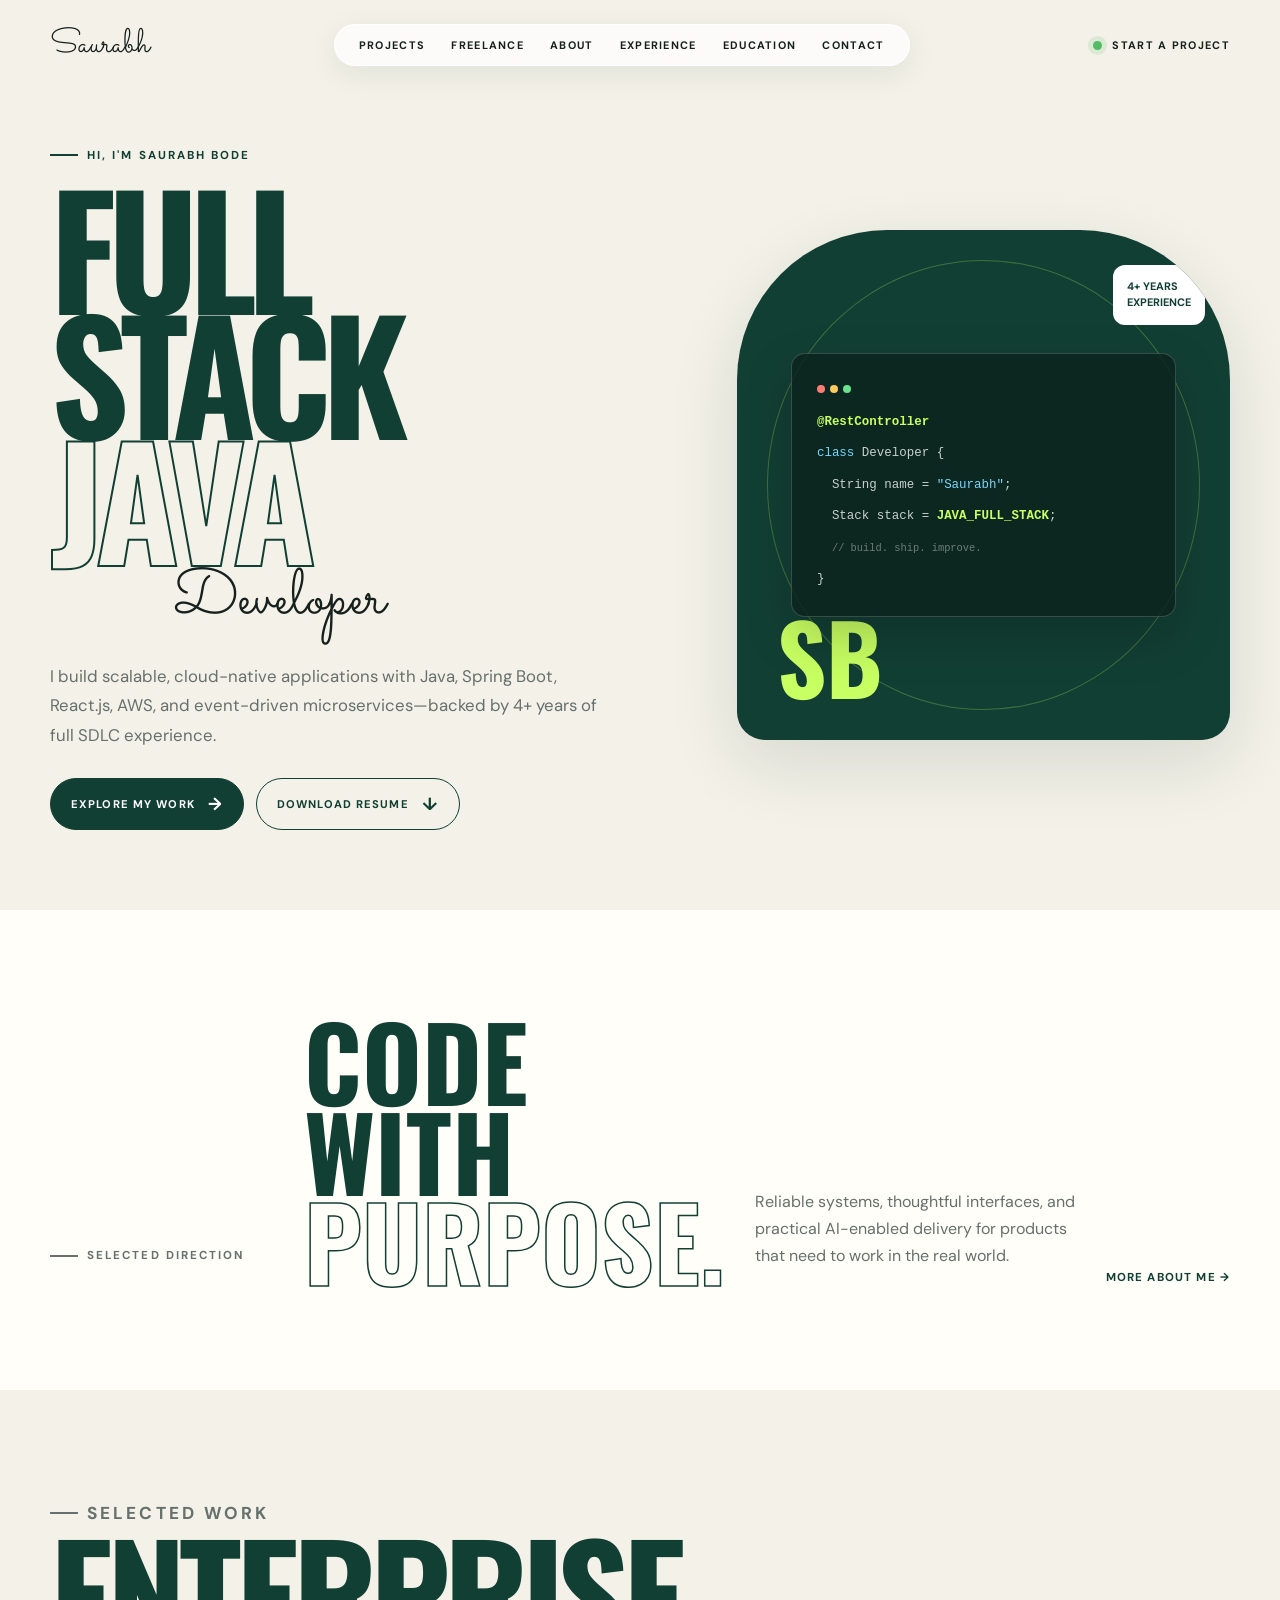
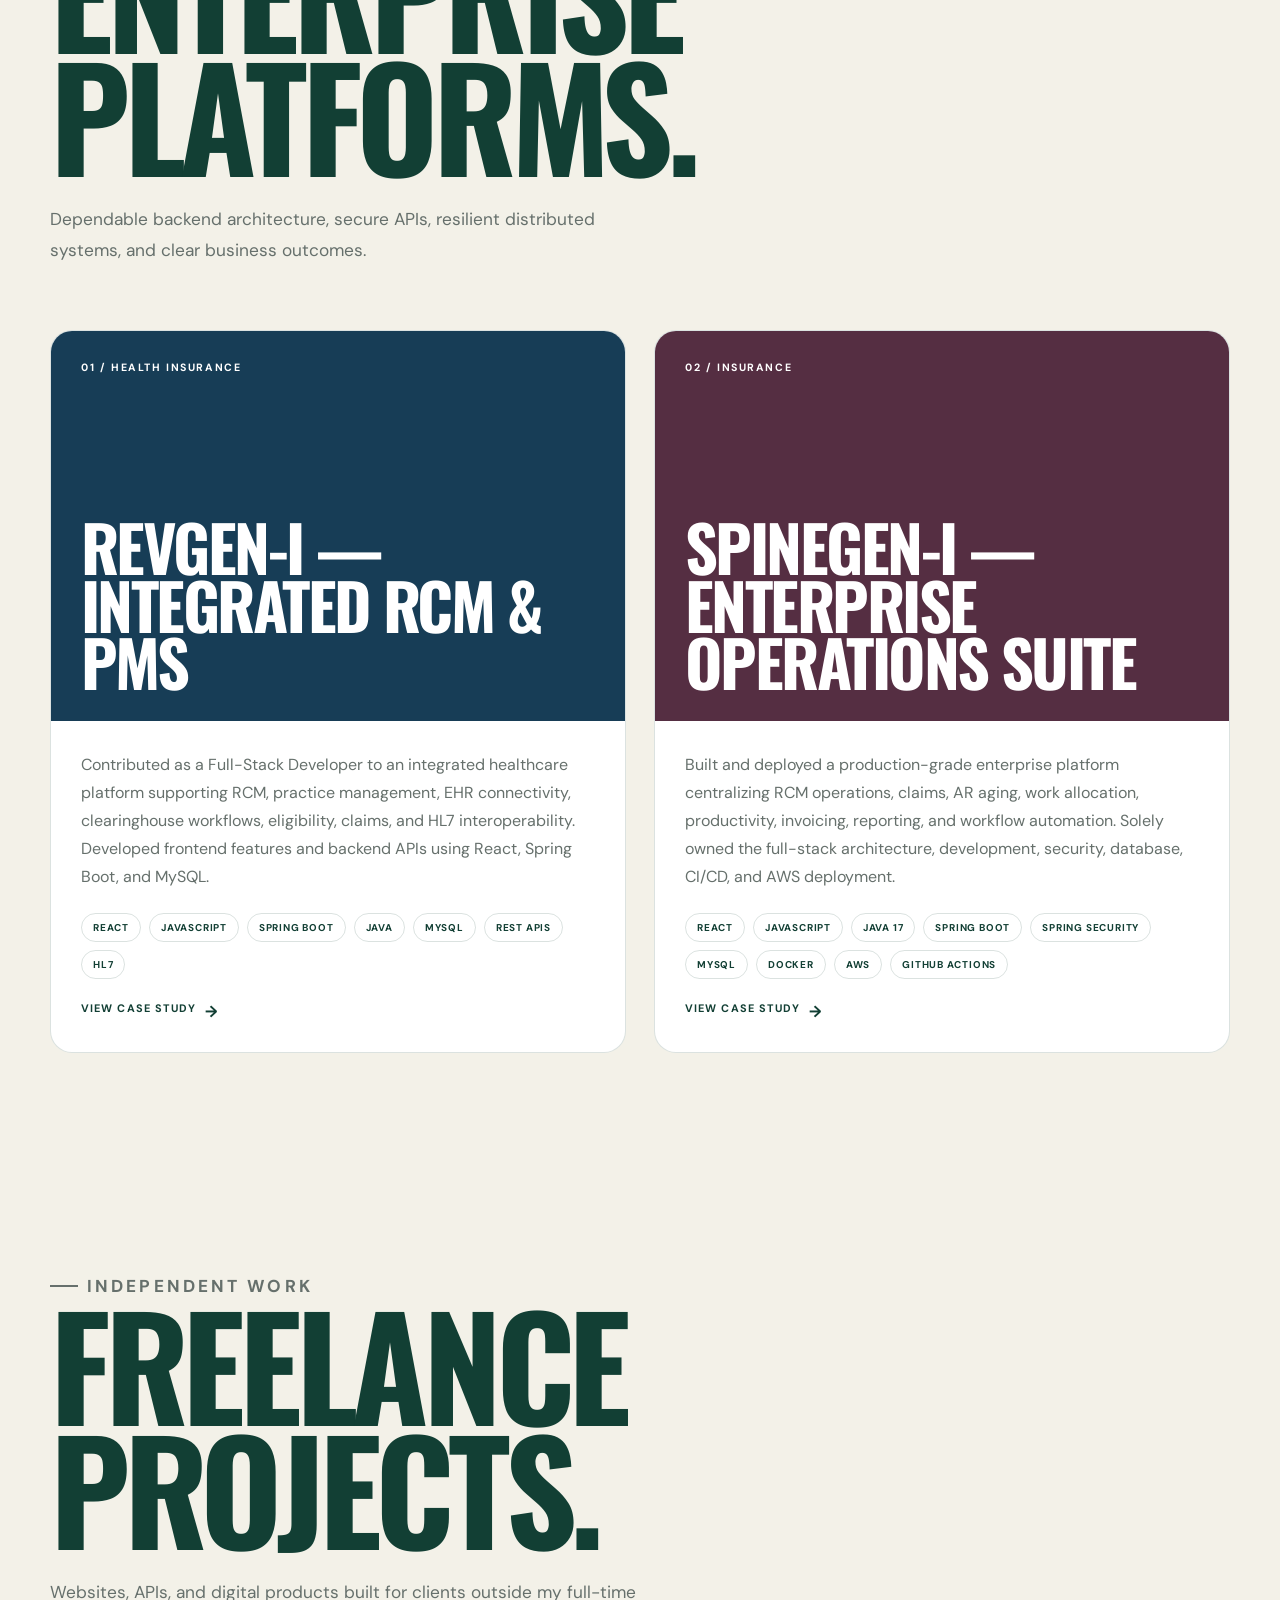
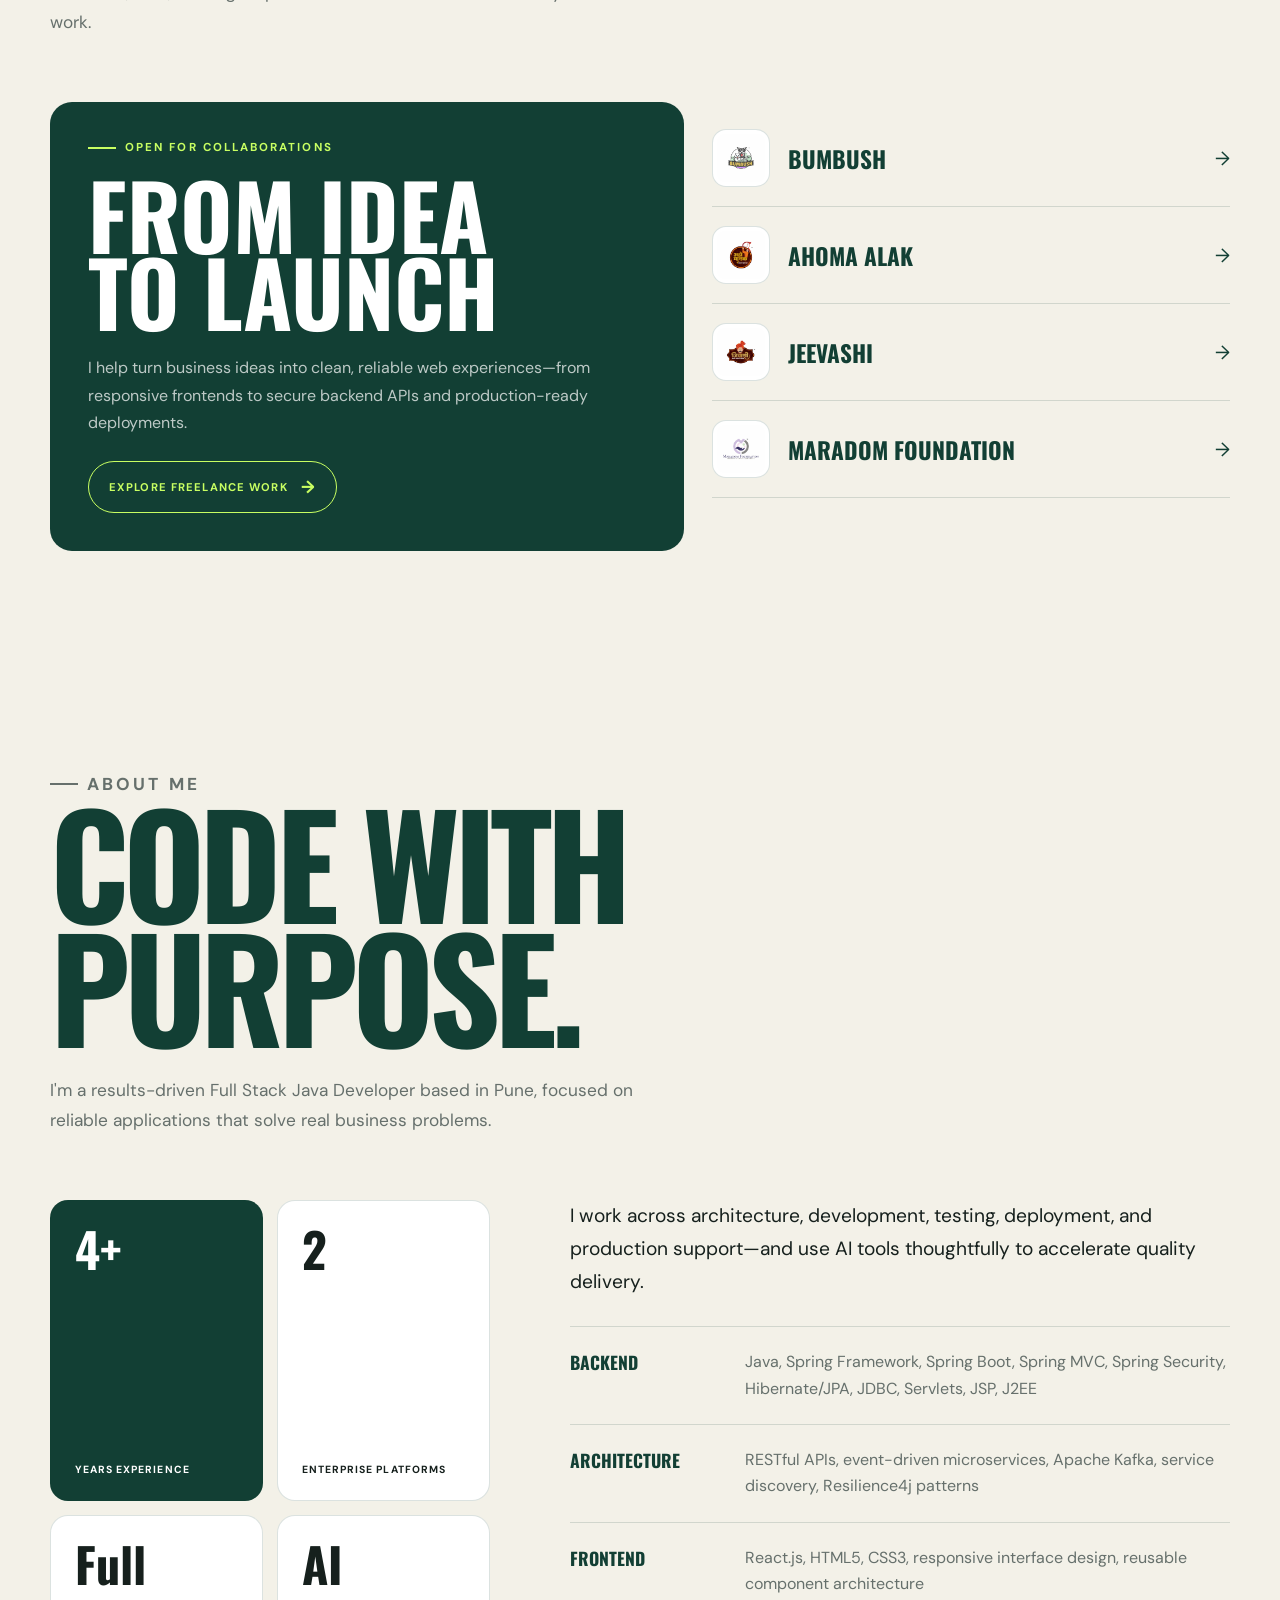
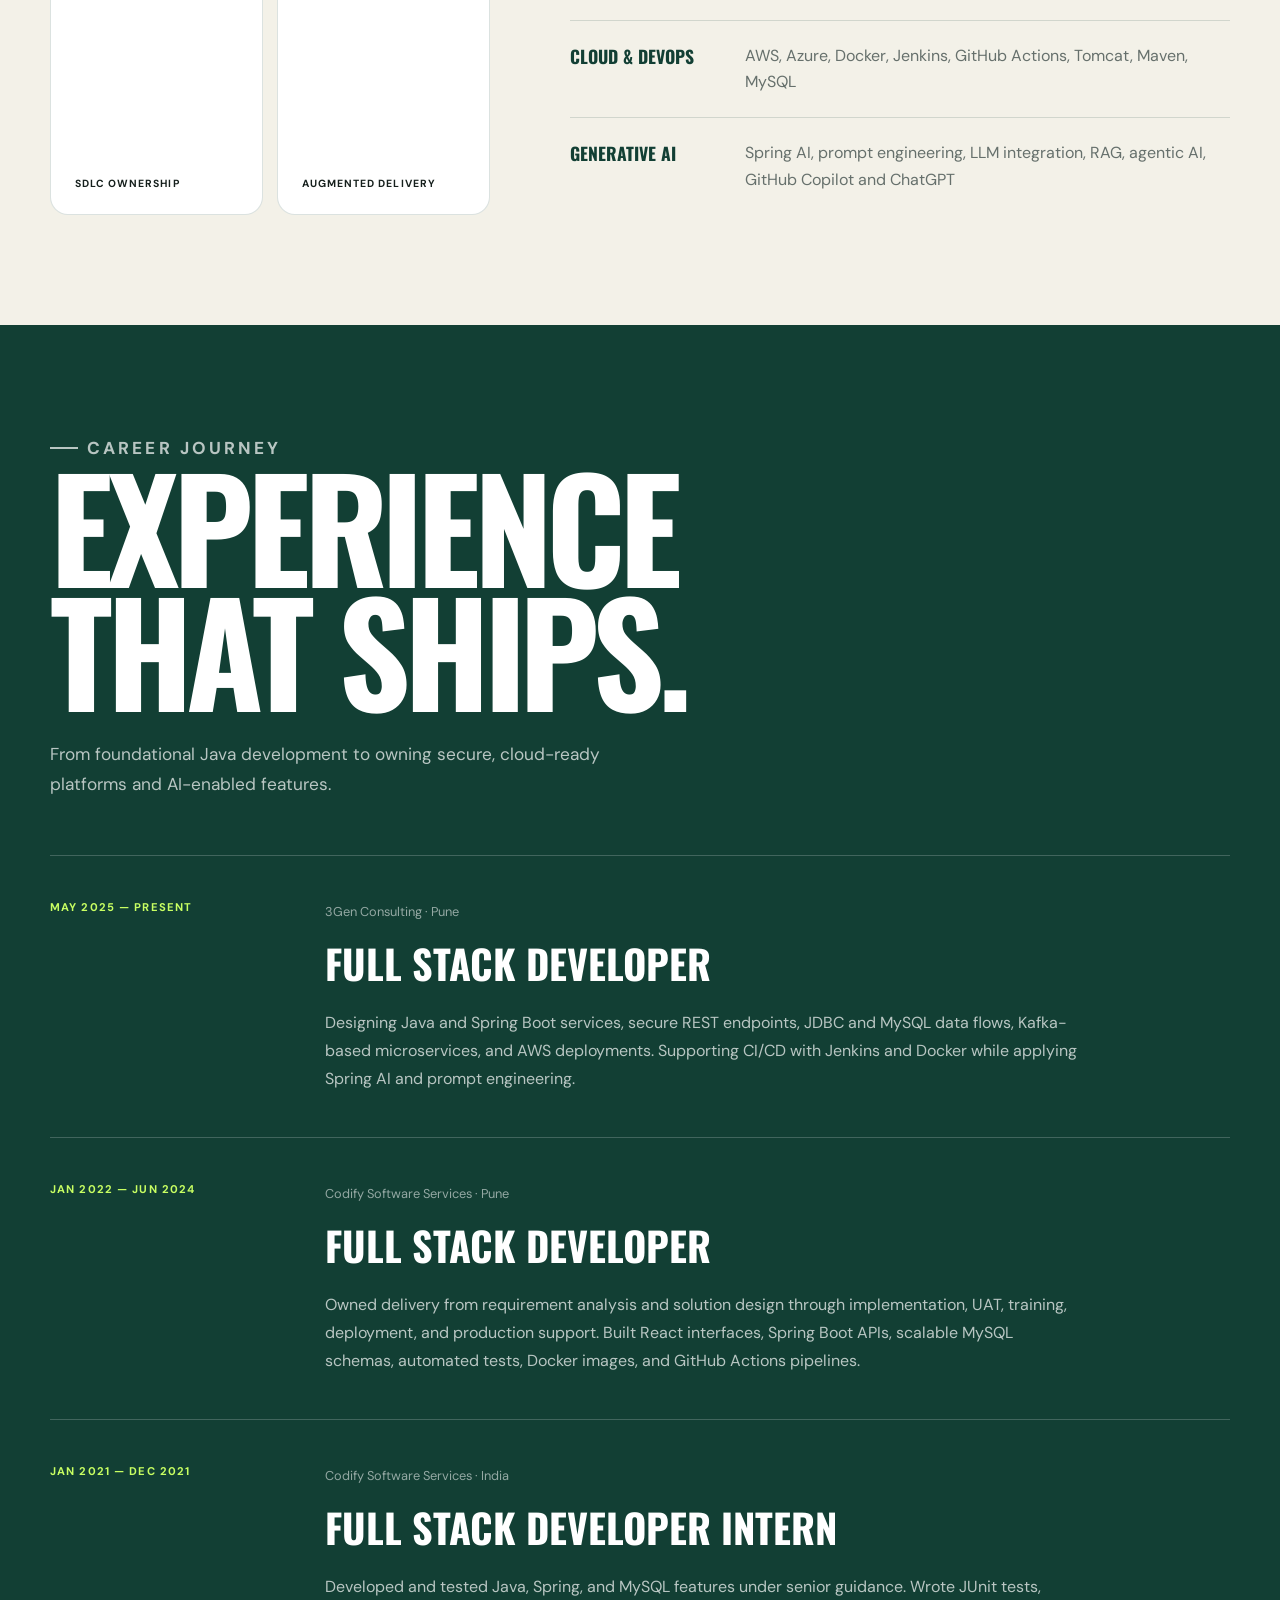
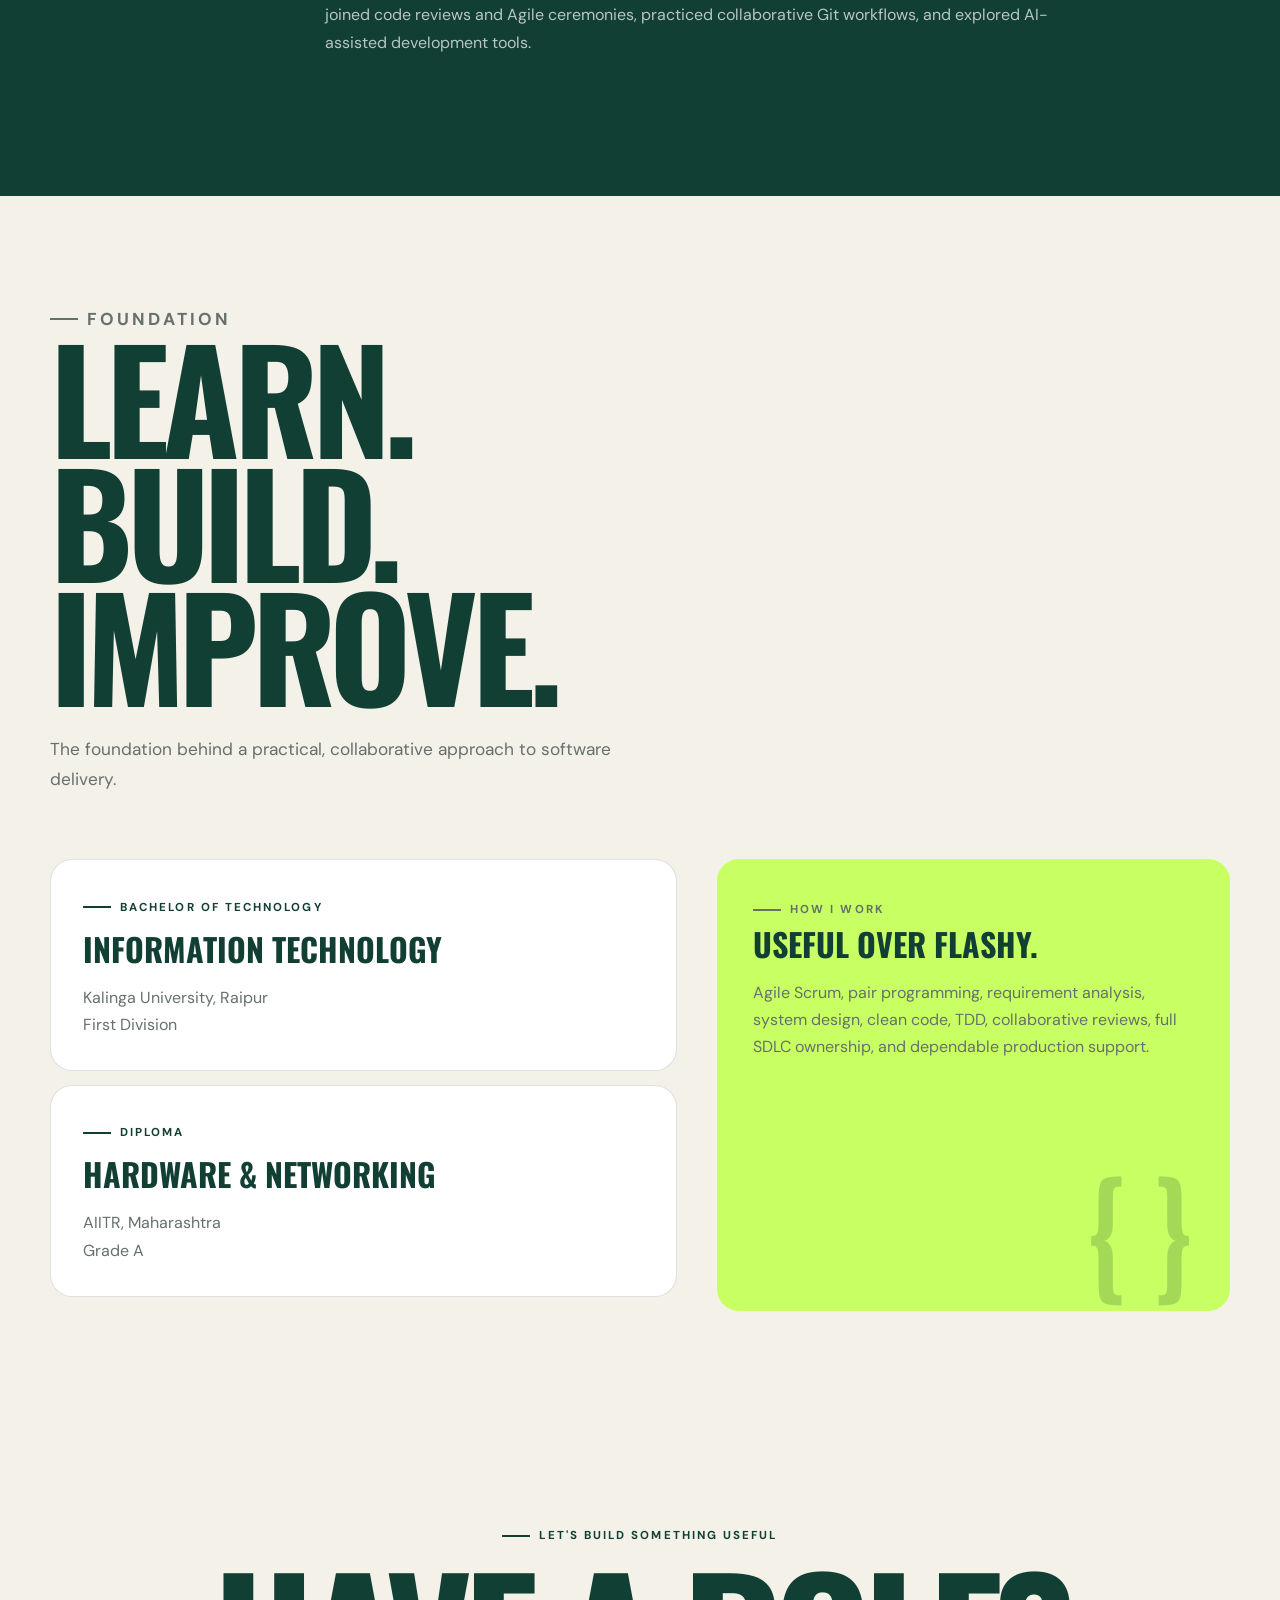
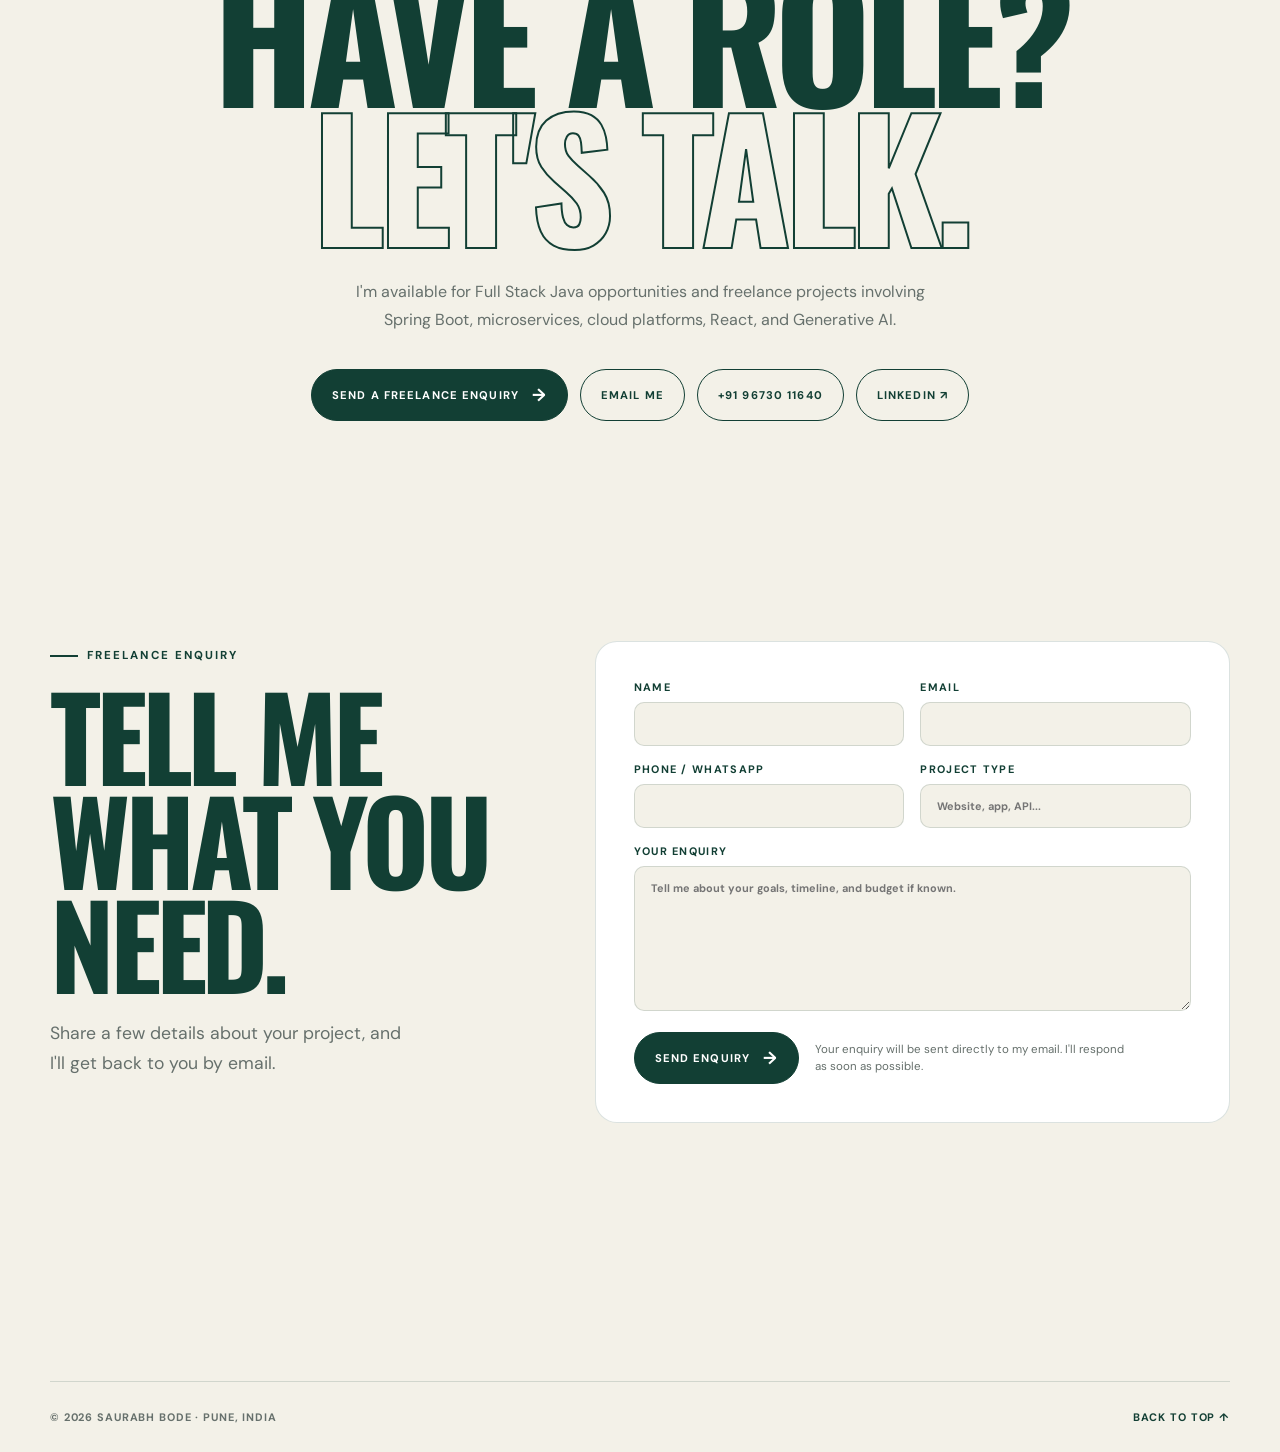
==== commit acf1aac1: "Overall enhancements" ====
--- a/html/index.html
+++ b/html/index.html
@@ -14,12 +14,12 @@
 <main>
 <section id="home" class="hero wrap"><div class="hero-copy"><p class="eyebrow">Hi, I'm Saurabh Bode</p><h1>Full Stack<br><span>Java</span><small>Developer</small></h1><p class="hero-intro">I build scalable, cloud-native applications with Java, Spring Boot, React.js, AWS, and event-driven microservices&mdash;backed by 4+ years of full SDLC experience.</p><div class="actions"><a class="button primary" href="#projects">Explore my work <span>&rarr;</span></a><a class="button" href="../documents/Saurabh_Bode_Resume.docx" download>Download resume <span>&darr;</span></a></div></div><div class="hero-card" aria-label="Developer code illustration"><div class="code-window"><i></i><i></i><i></i><p><b>@RestController</b></p><p><em>class</em> Developer {</p><p>&nbsp; String name = <em>"Saurabh"</em>;</p><p>&nbsp; Stack stack = <b>JAVA_FULL_STACK</b>;</p><p>&nbsp; <small>// build. ship. improve.</small></p><p>}</p></div><strong>SB</strong><span>4+ years<br>experience</span></div></section>
 <section class="home-strip"><div class="wrap strip-grid"><p class="eyebrow">Selected direction</p><h2>Code with<br><span>purpose.</span></h2><p>Reliable systems, thoughtful interfaces, and practical AI-enabled delivery for products that need to work in the real world.</p><a class="text-link" href="#about">More about me &rarr;</a></div></section>
-<section id="projects" class="wrap portfolio-section"><header class="page-hero"><p class="eyebrow">Selected work</p><h1>Enterprise<br>platforms.</h1><p>Dependable backend architecture, secure APIs, resilient distributed systems, and clear business outcomes.</p></header><div class="project-grid"><article class="project card"><div class="project-visual blue"><span>01 / Health Insurance</span><h2>RevGen-i<br>Eligibility<br>Platform</h2></div><div class="project-body"><p>Built microservices and REST APIs for citizen enrollment, eligibility, case management, and benefits processing across SNAP, Medicaid, Medicare, CCAP, and QHP programs.</p><div class="tags"><b>Java</b><b>Spring Boot</b><b>Kafka</b><b>AWS</b><b>RAG</b><b>MySQL</b></div></div></article><article class="project card"><div class="project-visual red"><span>02 / Insurance</span><h2>SpineGen-i<br>Policy &amp;<br>Claims</h2></div><div class="project-body"><p>Designed RESTful APIs and data models for policy, customer, payment, and claims workflows, including premium calculation, claims handling, validation, and query optimization.</p><div class="tags"><b>Java</b><b>Spring Boot</b><b>Hibernate</b><b>REST APIs</b><b>Postman</b></div></div></article></div></section>
-<section id="freelance" class="wrap portfolio-section"><header class="page-hero"><p class="eyebrow">Independent work</p><h1>Freelance<br>projects.</h1><p>Websites, APIs, and digital products built for clients outside my full-time work.</p></header><div class="freelance-layout"><article class="freelance-intro"><p class="eyebrow">Open for collaborations</p><h2>From idea<br>to launch</h2><p>I help turn business ideas into clean, reliable web experiences&mdash;from responsive frontends to secure backend APIs and production-ready deployments.</p><a class="button" href="#enquiry">Start a project enquiry <span>&rarr;</span></a></article><div class="client-list"><a class="client" href="https://bumbush.com/" target="_blank" rel="noopener noreferrer"><img src="../assets/Bumbush_JPEG_TM.jpg" alt="Bumbush logo"><strong>Bumbush</strong><span>&rarr;</span></a><a class="client" href="https://ahomaalak.com/" target="_blank" rel="noopener noreferrer"><img src="../assets/Aho Malak Logo_JPEG_TM.jpg" alt="Ahoma Alak logo"><strong>Ahoma Alak</strong><span>&rarr;</span></a><a class="client" href="https://jeevashi.com/" target="_blank" rel="noopener noreferrer"><img src="../assets/Jivashi_JPEG_TM.jpg" alt="Jeevashi logo"><strong>Jeevashi</strong><span>&rarr;</span></a><a class="client" href="https://maradomfoundation.org/" target="_blank" rel="noopener noreferrer"><img src="../assets/Maradom Foundation Logo_JPEG_TM.jpg" alt="Maradom Foundation logo"><strong>Maradom Foundation</strong><span>&rarr;</span></a></div></div></section>
+<section id="projects" class="wrap portfolio-section"><header class="page-hero"><p class="eyebrow">Selected work</p><h1>Enterprise<br>platforms.</h1><p>Dependable backend architecture, secure APIs, resilient distributed systems, and clear business outcomes.</p></header><div class="project-grid"><a class="project card project-link" href="revgen-i.html" aria-label="View RevGen-i project details"><div class="project-visual blue"><span>01 / Health Insurance</span><h2>RevGen-i &mdash; Integrated RCM &amp; PMS</h2></div><div class="project-body"><p>Contributed as a Full-Stack Developer to an integrated healthcare platform supporting RCM, practice management, EHR connectivity, clearinghouse workflows, eligibility, claims, and HL7 interoperability. Developed frontend features and backend APIs using React, Spring Boot, and MySQL.</p><div class="tags"><b>React</b><b>JavaScript</b><b>Spring Boot</b><b>Java</b><b>MySQL</b><b>REST APIs</b><b>HL7</b></div><span class="project-cta">View case study <i>&rarr;</i></span></div></a><a class="project card project-link" href="spinegen-i.html" aria-label="View SpineGen-i project details"><div class="project-visual red"><span>02 / Insurance</span><h2>SpineGen-i &mdash; Enterprise Operations Suite</h2></div><div class="project-body"><p>Built and deployed a production-grade enterprise platform centralizing RCM operations, claims, AR aging, work allocation, productivity, invoicing, reporting, and workflow automation. Solely owned the full-stack architecture, development, security, database, CI/CD, and AWS deployment.</p><div class="tags"><b>React</b><b>JavaScript</b><b>Java 17</b><b>Spring Boot</b><b>Spring Security</b><b>MySQL</b><b>Docker</b><b>AWS</b><b>GitHub Actions</b></div><span class="project-cta">View case study <i>&rarr;</i></span></div></a></div></section>
+<section id="freelance" class="wrap portfolio-section"><header class="page-hero"><p class="eyebrow">Independent work</p><h1>Freelance<br>projects.</h1><p>Websites, APIs, and digital products built for clients outside my full-time work.</p></header><div class="freelance-layout"><article class="freelance-intro" role="link" tabindex="0" aria-label="View freelance services and selected work" onclick="window.location.href='freelance-details.html'" onkeydown="if(event.key==='Enter'||event.key===' '){event.preventDefault();window.location.href='freelance-details.html'}"><p class="eyebrow">Open for collaborations</p><h2>From idea<br>to launch</h2><p>I help turn business ideas into clean, reliable web experiences&mdash;from responsive frontends to secure backend APIs and production-ready deployments.</p><a class="button" href="freelance-details.html">Explore freelance work <span>&rarr;</span></a></article><div class="client-list"><a class="client" href="https://bumbush.com/" target="_blank" rel="noopener noreferrer"><img src="../assets/Bumbush_JPEG_TM.jpg" alt="Bumbush logo"><strong>Bumbush</strong><span>&rarr;</span></a><a class="client" href="https://ahomaalak.com/" target="_blank" rel="noopener noreferrer"><img src="../assets/Aho Malak Logo_JPEG_TM.jpg" alt="Ahoma Alak logo"><strong>Ahoma Alak</strong><span>&rarr;</span></a><a class="client" href="https://jeevashi.com/" target="_blank" rel="noopener noreferrer"><img src="../assets/Jivashi_JPEG_TM.jpg" alt="Jeevashi logo"><strong>Jeevashi</strong><span>&rarr;</span></a><a class="client" href="https://maradomfoundation.org/" target="_blank" rel="noopener noreferrer"><img src="../assets/Maradom Foundation Logo_JPEG_TM.jpg" alt="Maradom Foundation logo"><strong>Maradom Foundation</strong><span>&rarr;</span></a></div></div></section>
 <section id="about" class="wrap portfolio-section"><header class="page-hero"><p class="eyebrow">About me</p><h1>Code with<br>purpose.</h1><p>I'm a results-driven Full Stack Java Developer based in Pune, focused on reliable applications that solve real business problems.</p></header><div class="about-grid"><div class="stats"><div><strong>4+</strong><span>Years experience</span></div><div><strong>2</strong><span>Enterprise platforms</span></div><div><strong>Full</strong><span>SDLC ownership</span></div><div><strong>AI</strong><span>Augmented delivery</span></div></div><div class="skills"><p>I work across architecture, development, testing, deployment, and production support&mdash;and use AI tools thoughtfully to accelerate quality delivery.</p><div class="skill"><h2>Backend</h2><p>Java, Spring Framework, Spring Boot, Spring MVC, Spring Security, Hibernate/JPA, JDBC, Servlets, JSP, J2EE</p></div><div class="skill"><h2>Architecture</h2><p>RESTful APIs, event-driven microservices, Apache Kafka, service discovery, Resilience4j patterns</p></div><div class="skill"><h2>Frontend</h2><p>React.js, HTML5, CSS3, responsive interface design, reusable component architecture</p></div><div class="skill"><h2>Cloud &amp; DevOps</h2><p>AWS, Azure, Docker, Jenkins, GitHub Actions, Tomcat, Maven, MySQL</p></div><div class="skill"><h2>Generative AI</h2><p>Spring AI, prompt engineering, LLM integration, RAG, agentic AI, GitHub Copilot and ChatGPT</p></div></div></div></section>
 <section id="experience" class="experience-page portfolio-section"><div class="wrap"><header class="page-hero"><p class="eyebrow">Career journey</p><h1>Experience<br>that ships.</h1><p>From foundational Java development to owning secure, cloud-ready platforms and AI-enabled features.</p></header><div class="timeline"><article><time>May 2025 &mdash; Present</time><div><small>3Gen Consulting &middot; Pune</small><h2>Full Stack Developer</h2><p>Designing Java and Spring Boot services, secure REST endpoints, JDBC and MySQL data flows, Kafka-based microservices, and AWS deployments. Supporting CI/CD with Jenkins and Docker while applying Spring AI and prompt engineering.</p></div></article><article><time>Jan 2022 &mdash; Jun 2024</time><div><small>Codify Software Services &middot; Pune</small><h2>Full Stack Developer</h2><p>Owned delivery from requirement analysis and solution design through implementation, UAT, training, deployment, and production support. Built React interfaces, Spring Boot APIs, scalable MySQL schemas, automated tests, Docker images, and GitHub Actions pipelines.</p></div></article><article><time>Jan 2021 &mdash; Dec 2021</time><div><small>Codify Software Services &middot; India</small><h2>Full Stack Developer Intern</h2><p>Developed and tested Java, Spring, and MySQL features under senior guidance. Wrote JUnit tests, joined code reviews and Agile ceremonies, practiced collaborative Git workflows, and explored AI-assisted development tools.</p></div></article></div></div></section>
 <section id="education" class="wrap portfolio-section"><header class="page-hero"><p class="eyebrow">Foundation</p><h1>Learn.<br>Build.<br>Improve.</h1><p>The foundation behind a practical, collaborative approach to software delivery.</p></header><div class="education-grid"><div><article class="card education-card"><p class="eyebrow">Bachelor of Technology</p><h2>Information Technology</h2><p>Kalinga University, Raipur<br>First Division</p></article><article class="card education-card"><p class="eyebrow">Diploma</p><h2>Hardware &amp; Networking</h2><p>AIITR, Maharashtra<br>Grade A</p></article></div><article class="method-card"><div><p class="eyebrow">How I work</p><h2>Useful over flashy.</h2><p>Agile Scrum, pair programming, requirement analysis, system design, clean code, TDD, collaborative reviews, full SDLC ownership, and dependable production support.</p></div><strong>{ }</strong></article></div></section>
 <section id="contact" class="contact-page portfolio-section"><div class="wrap"><p class="eyebrow">Let's build something useful</p><h1>Have a role?<br><span>Let's talk.</span></h1><p class="contact-copy">I'm available for Full Stack Java opportunities and freelance projects involving Spring Boot, microservices, cloud platforms, React, and Generative AI.</p><div class="contact-links"><a class="button primary" href="#enquiry">Send a freelance enquiry <span>&rarr;</span></a><a class="button" href="mailto:saurabhbode222.sb@gmail.com">Email me</a><a class="button" href="tel:+919673011640">+91 96730 11640</a><a class="button" href="https://www.linkedin.com/in/saurabhbode" target="_blank" rel="noopener noreferrer">LinkedIn &nearr;</a></div></div></section>
-<section id="enquiry" class="enquiry-page portfolio-section"><div class="enquiry-shell wrap"><div class="enquiry-intro"><p class="eyebrow">Freelance enquiry</p><h1>Tell me<br>what you need.</h1><p>Share a few details about your project, and I'll get back to you by email.</p></div><form class="enquiry-form" action="https://formsubmit.co/saurabhbode222.sb@gmail.com" method="POST"><input type="hidden" name="_subject" value="New freelance enquiry from portfolio"><input type="hidden" name="_template" value="table"><input type="text" name="_honey" tabindex="-1" autocomplete="off" class="honeypot"><label>Name<input type="text" name="name" autocomplete="name" required></label><label>Email<input type="email" name="email" autocomplete="email" required></label><label>Phone / WhatsApp<input type="tel" name="phone" autocomplete="tel"></label><label>Project type<input type="text" name="project" placeholder="Website, app, API..." required></label><label class="full-width">Your enquiry<textarea name="message" placeholder="Tell me about your goals, timeline, and budget if known." required></textarea></label><div class="form-actions"><button class="button primary" type="submit">Send enquiry <span>&rarr;</span></button><p>Your enquiry will be sent directly to my email. I'll respond as soon as possible.</p></div></form></div></section>
+<section id="enquiry" class="enquiry-page portfolio-section"><div class="enquiry-shell wrap"><div class="enquiry-intro"><p class="eyebrow">Freelance enquiry</p><h1>Tell me<br>what you need.</h1><p>Share a few details about your project, and I'll get back to you by email.</p></div><form class="enquiry-form" action="https://formsubmit.co/saurabhbode222.sb@gmail.com" method="POST"><input type="hidden" name="_subject" value="New freelance enquiry from portfolio"><input type="hidden" name="_template" value="table"><input type="hidden" name="_next" value="https://saurabhbode.github.io/Portfolio/"><input type="text" name="_honey" tabindex="-1" autocomplete="off" class="honeypot"><label>Name<input type="text" name="name" autocomplete="name" required></label><label>Email<input type="email" name="email" autocomplete="email" required></label><label>Phone / WhatsApp<input type="tel" name="phone" autocomplete="tel"></label><label>Project type<input type="text" name="project" placeholder="Website, app, API..." required></label><label class="full-width">Your enquiry<textarea name="message" placeholder="Tell me about your goals, timeline, and budget if known." required></textarea></label><div class="form-actions"><button class="button primary" type="submit">Send enquiry <span>&rarr;</span></button><p>Your enquiry will be sent directly to my email. I'll respond as soon as possible.</p></div></form></div></section>
 </main><footer class="footer wrap"><span>&copy; <span id="year"></span> Saurabh Bode &middot; Pune, India</span><a href="#home">Back to top &uarr;</a></footer><script>document.getElementById("year").textContent = new Date().getFullYear();</script>
 </body></html>
--- a/css/projects.css
+++ b/css/projects.css
@@ -1 +1 @@
-.project-grid{display:grid;grid-template-columns:repeat(2,1fr);gap:28px;padding-bottom:110px}.project{overflow:hidden}.project-visual{min-height:390px;display:flex;flex-direction:column;justify-content:space-between;padding:30px;color:white}.project-visual.blue{background:#173d56}.project-visual.red{background:#552e42}.project-visual span{font-size:.66rem;font-weight:700;letter-spacing:.15em;text-transform:uppercase}.project-visual h2{margin:0;font-size:clamp(2.8rem,5vw,5.4rem);line-height:.9;letter-spacing:-.04em}.project-body{padding:30px}.project-body p{margin:0 0 22px;color:var(--muted);line-height:1.75}.tags{display:flex;flex-wrap:wrap;gap:8px}.tags b{padding:7px 11px;border:1px solid var(--line);border-radius:999px;color:var(--green);font-size:.62rem;letter-spacing:.08em;text-transform:uppercase}@media(max-width:700px){.project-grid{grid-template-columns:1fr}.project-visual{min-height:320px}}
+.project-grid{display:grid;grid-template-columns:repeat(2,1fr);gap:28px;padding-bottom:110px}.project{overflow:hidden}.project-visual{min-height:390px;display:flex;flex-direction:column;justify-content:space-between;padding:30px;color:white}.project-visual.blue{background:#173d56}.project-visual.red{background:#552e42}.project-visual span{font-size:.66rem;font-weight:700;letter-spacing:.15em;text-transform:uppercase}.project-visual h2{margin:0;font-size:clamp(2.8rem,5vw,5.4rem);line-height:.9;letter-spacing:-.04em}.project-body{padding:30px}.project-body p{margin:0 0 22px;color:var(--muted);line-height:1.75}.tags{display:flex;flex-wrap:wrap;gap:8px}.tags b{padding:7px 11px;border:1px solid var(--line);border-radius:999px;color:var(--green);font-size:.62rem;letter-spacing:.08em;text-transform:uppercase}.project-link{display:block;transition:transform .25s ease,box-shadow .25s ease}.project-link[href]:hover{transform:translateY(-7px);box-shadow:var(--shadow)}.project-cta{display:inline-flex;gap:9px;margin-top:22px;color:var(--green);font-size:.68rem;font-weight:700;letter-spacing:.1em;text-transform:uppercase}.project-cta i{font-size:1rem;font-style:normal}@media(max-width:700px){.project-grid{grid-template-columns:1fr}.project-visual{min-height:320px}}
--- a/css/freelance.css
+++ b/css/freelance.css
@@ -1 +1 @@
-.freelance-layout{display:grid;grid-template-columns:1.1fr .9fr;gap:28px;padding-bottom:110px}.freelance-intro{min-height:430px;padding:38px;border-radius:var(--radius);background:var(--green);color:white;display:flex;flex-direction:column;align-items:flex-start;justify-content:space-between}.freelance-intro .eyebrow{color:var(--lime)}.freelance-intro h2{margin:0;font-size:clamp(3.5rem,7vw,6.5rem);line-height:.86}.freelance-intro p:not(.eyebrow){max-width:520px;margin:25px 0;color:rgba(255,255,255,.72);line-height:1.7}.freelance-intro .button{border-color:var(--lime);color:var(--lime)}.freelance-intro .button:hover{background:var(--lime);color:var(--green)}.client-list{padding:8px 0}.client{display:flex;align-items:center;gap:18px;padding:19px 0;border-bottom:1px solid var(--line);transition:transform .2s}.client:hover{transform:translateX(6px)}.client img{width:58px;height:58px;padding:4px;border:1px solid var(--line);border-radius:14px;background:white;object-fit:contain}.client strong{flex:1;color:var(--green);font-family:"Oswald",sans-serif;font-size:1.45rem;text-transform:uppercase}.client>span{color:var(--green);font-size:1.2rem}@media(max-width:700px){.freelance-layout{grid-template-columns:1fr}.freelance-intro{min-height:380px}}
+.freelance-layout{display:grid;grid-template-columns:1.1fr .9fr;gap:28px;padding-bottom:110px}.freelance-intro{min-height:430px;padding:38px;border-radius:var(--radius);background:var(--green);color:white;display:flex;flex-direction:column;align-items:flex-start;justify-content:space-between;cursor:pointer;transition:transform .25s ease,box-shadow .25s ease}.freelance-intro:hover,.freelance-intro:focus{transform:translateY(-7px);box-shadow:var(--shadow);outline:none}.freelance-intro .eyebrow{color:var(--lime)}.freelance-intro h2{margin:0;font-size:clamp(3.5rem,7vw,6.5rem);line-height:.86}.freelance-intro p:not(.eyebrow){max-width:520px;margin:25px 0;color:rgba(255,255,255,.72);line-height:1.7}.freelance-intro .button{border-color:var(--lime);color:var(--lime)}.freelance-intro .button:hover{background:var(--lime);color:var(--green)}.client-list{padding:8px 0}.client{display:flex;align-items:center;gap:18px;padding:19px 0;border-bottom:1px solid var(--line);transition:transform .2s}.client:hover{transform:translateX(6px)}.client img{width:58px;height:58px;padding:4px;border:1px solid var(--line);border-radius:14px;background:white;object-fit:contain}.client strong{flex:1;color:var(--green);font-family:"Oswald",sans-serif;font-size:1.45rem;text-transform:uppercase}.client>span{color:var(--green);font-size:1.2rem}@media(max-width:700px){.freelance-layout{grid-template-columns:1fr}.freelance-intro{min-height:380px}}
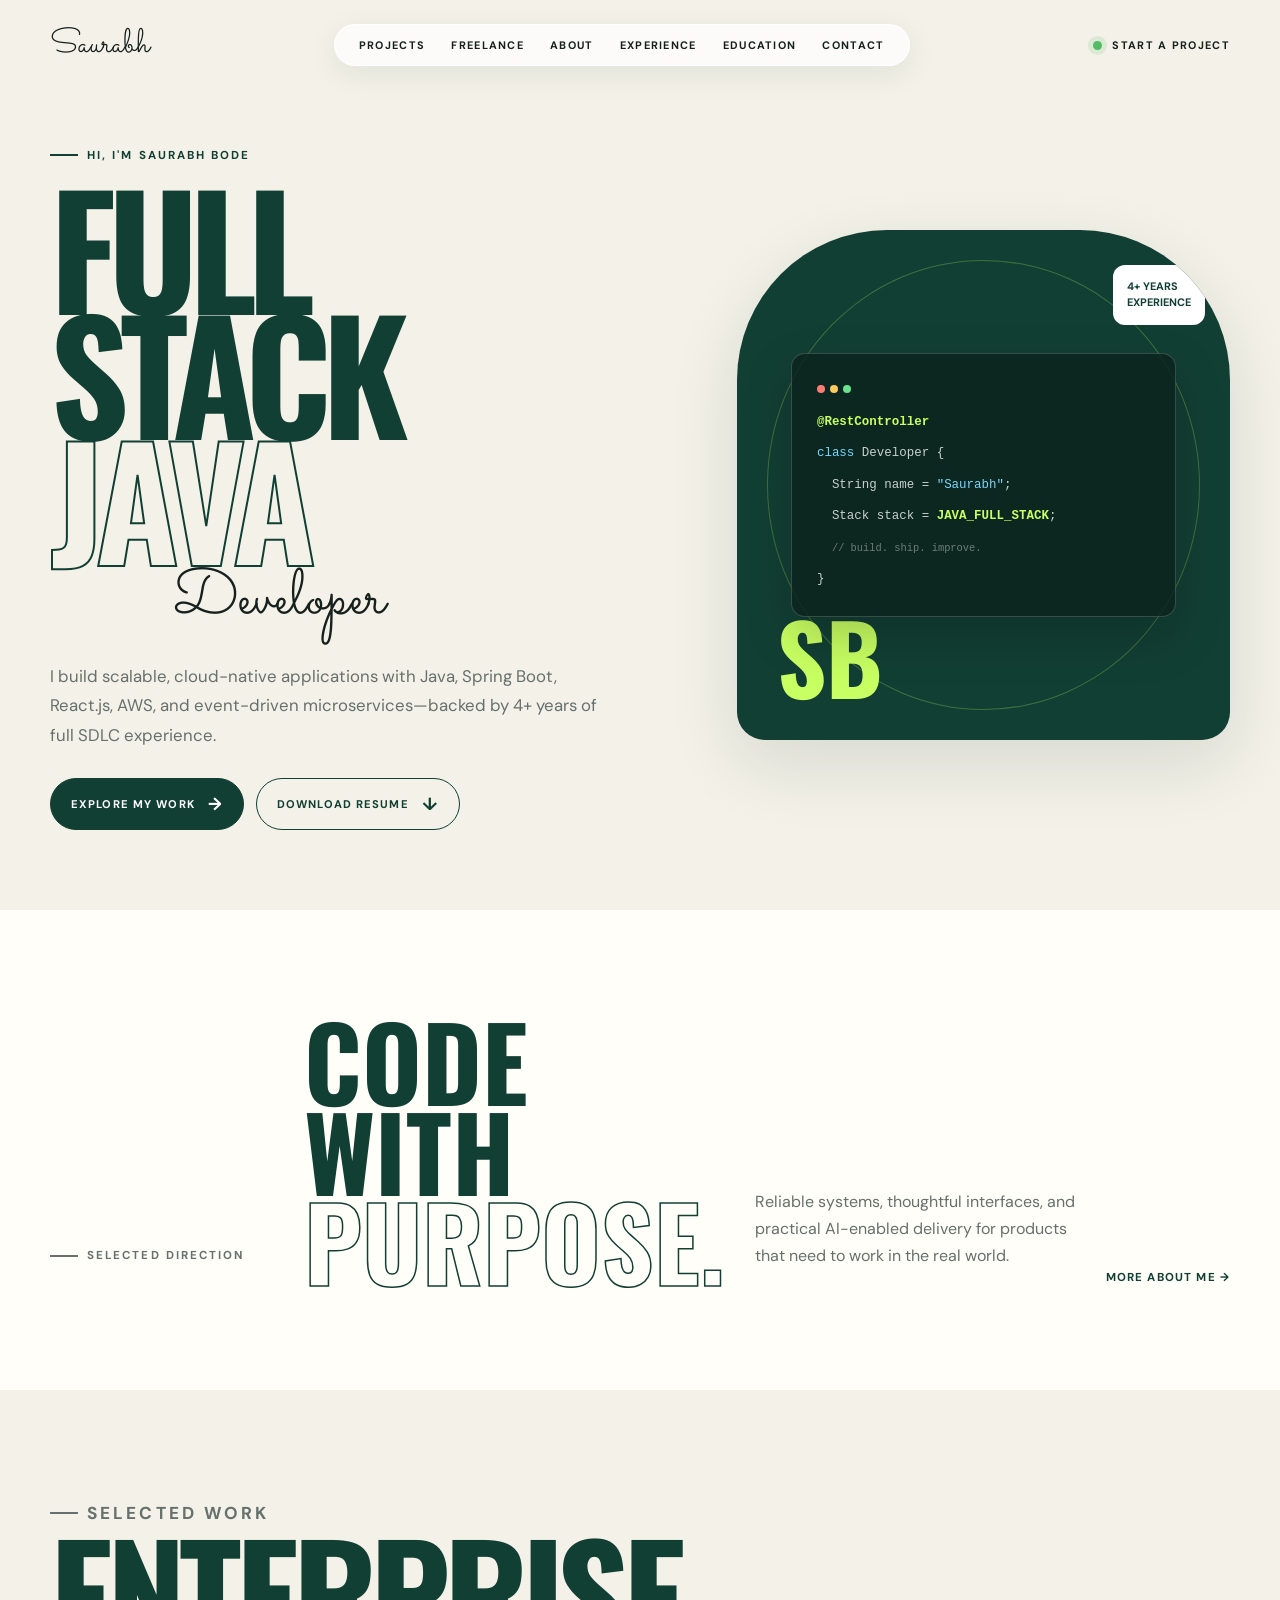
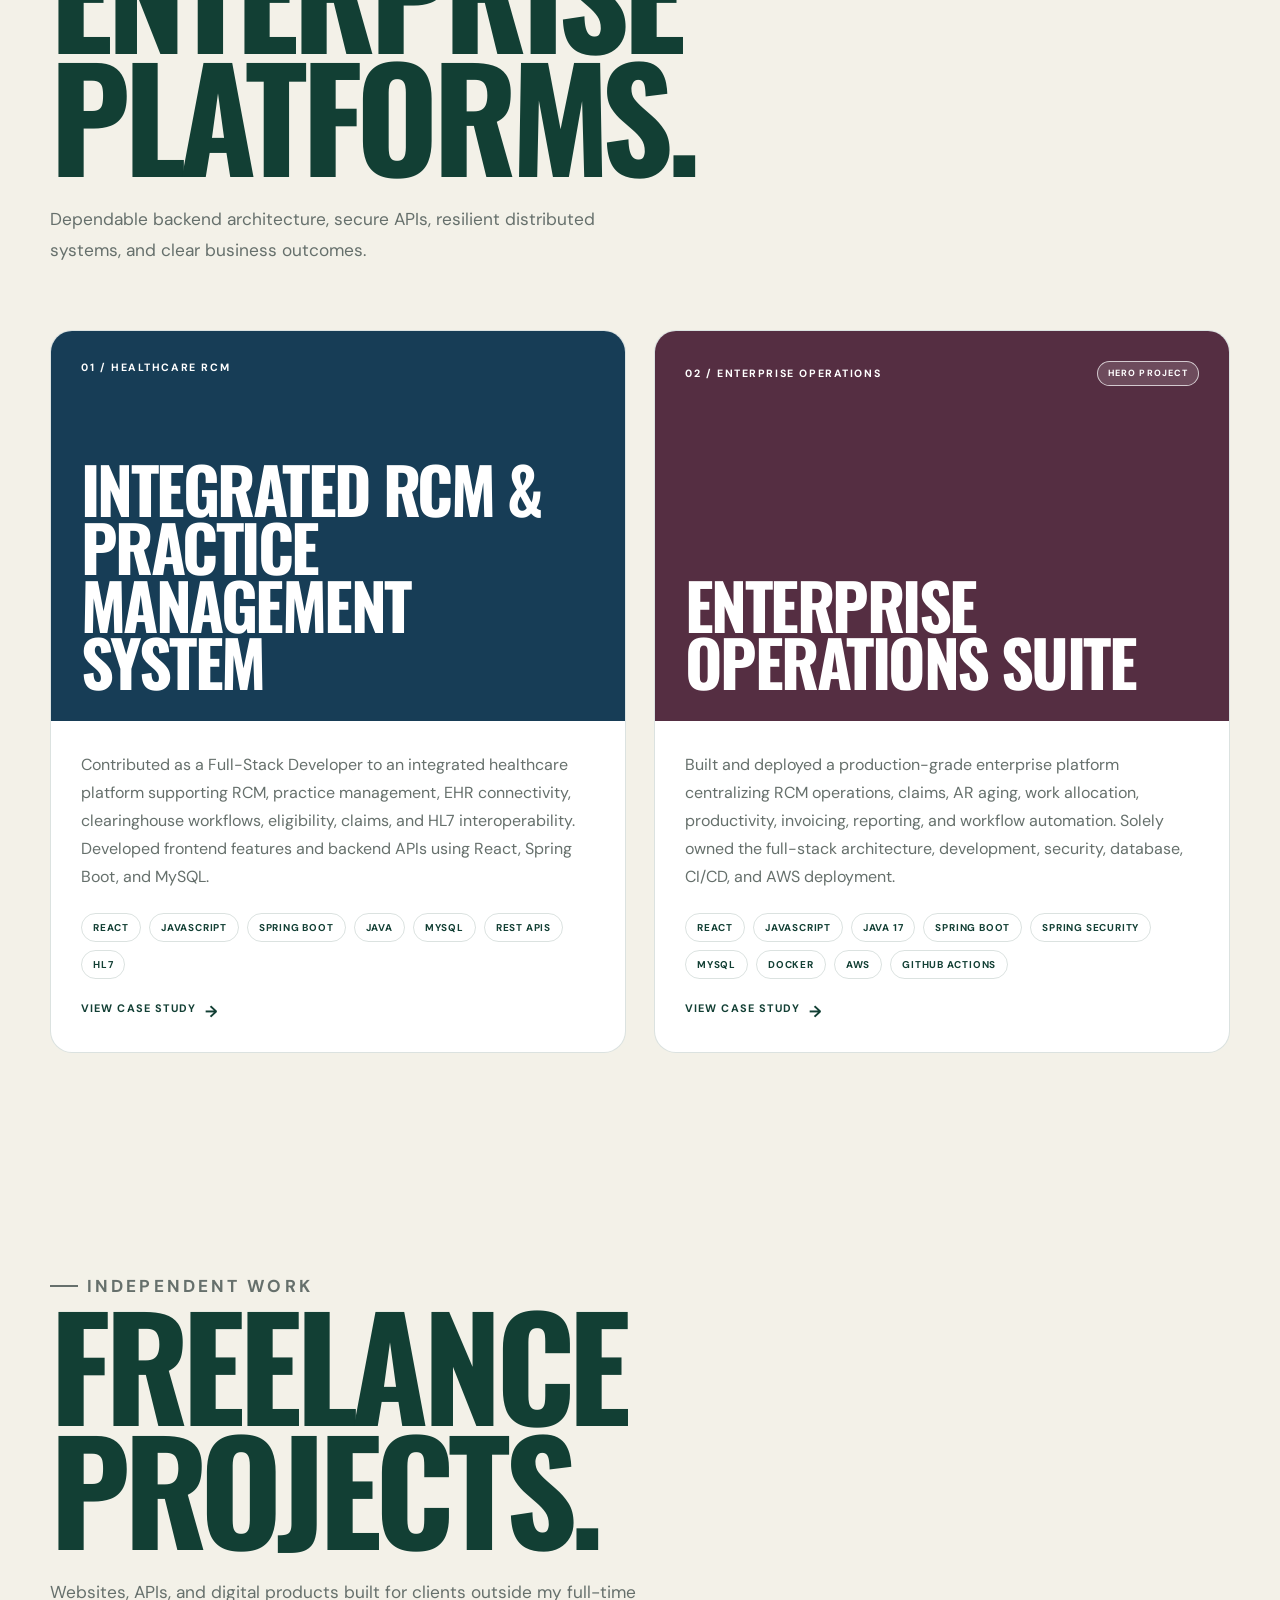
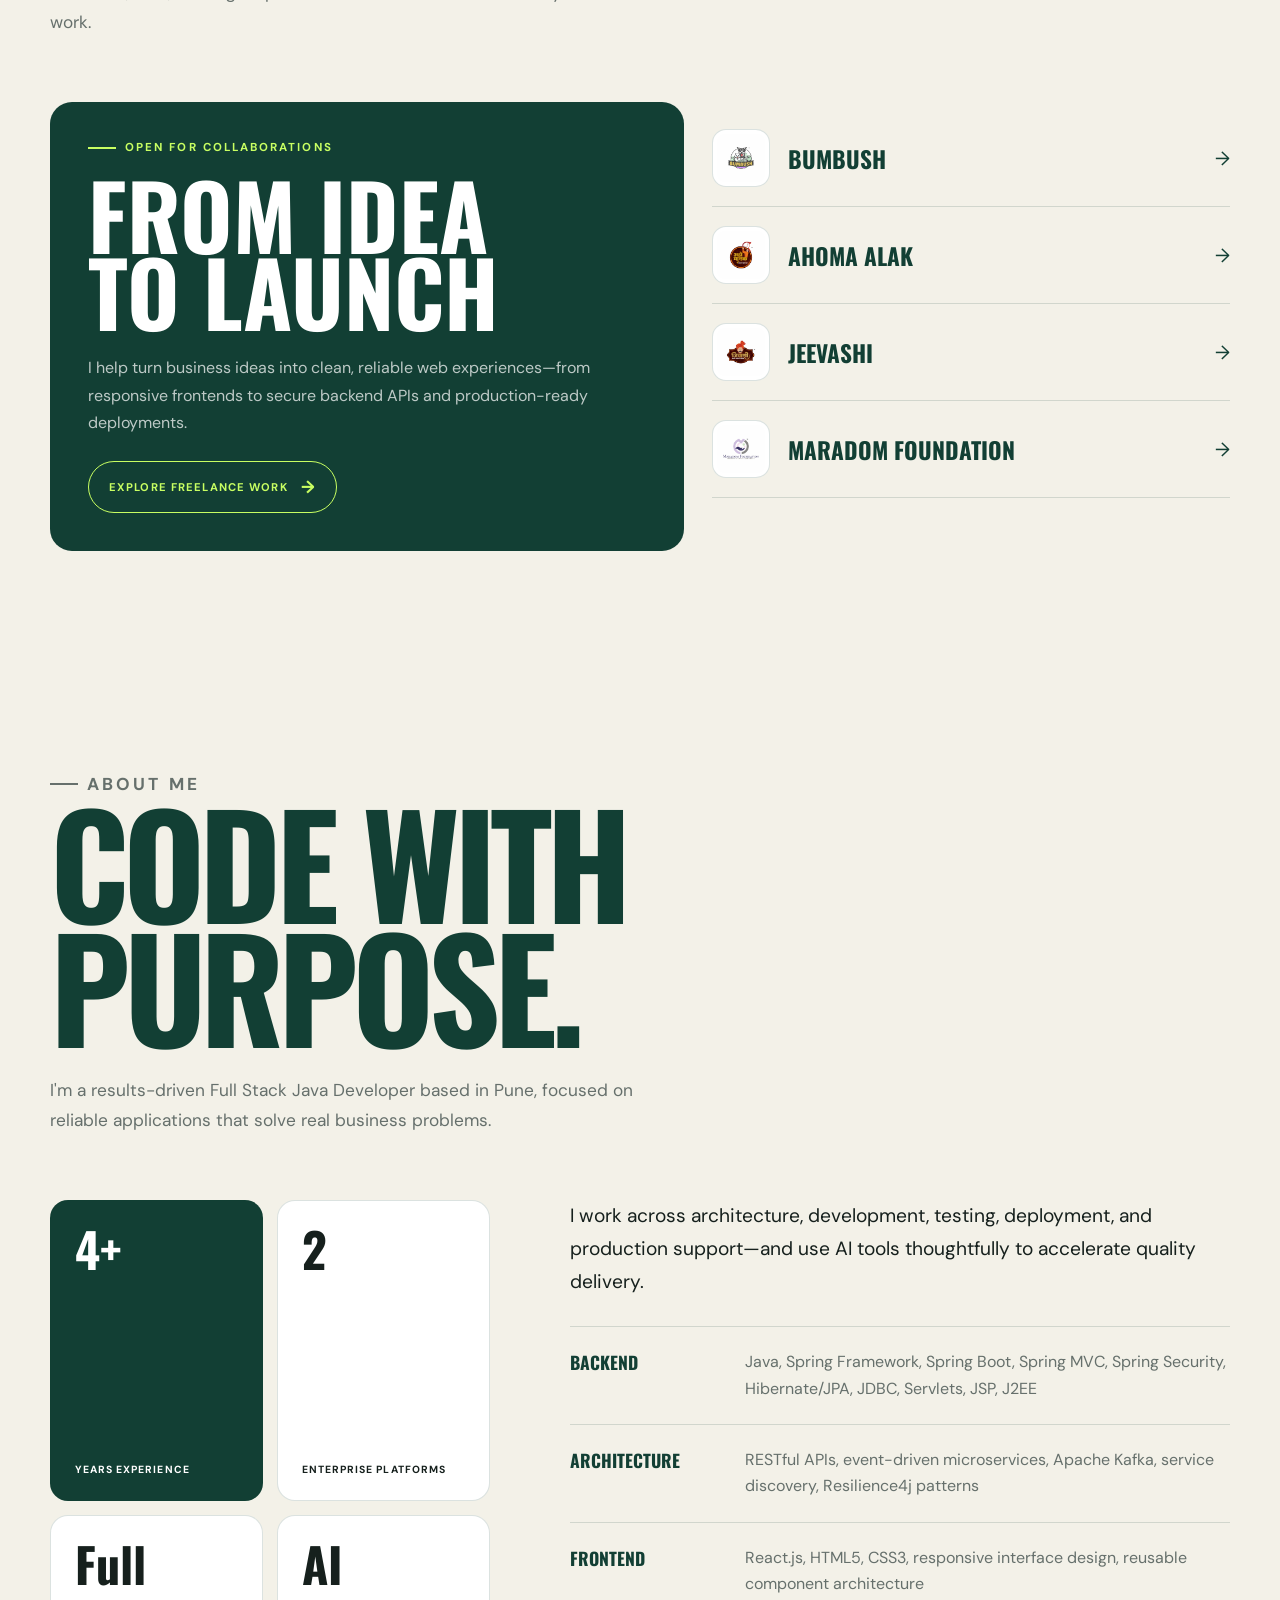
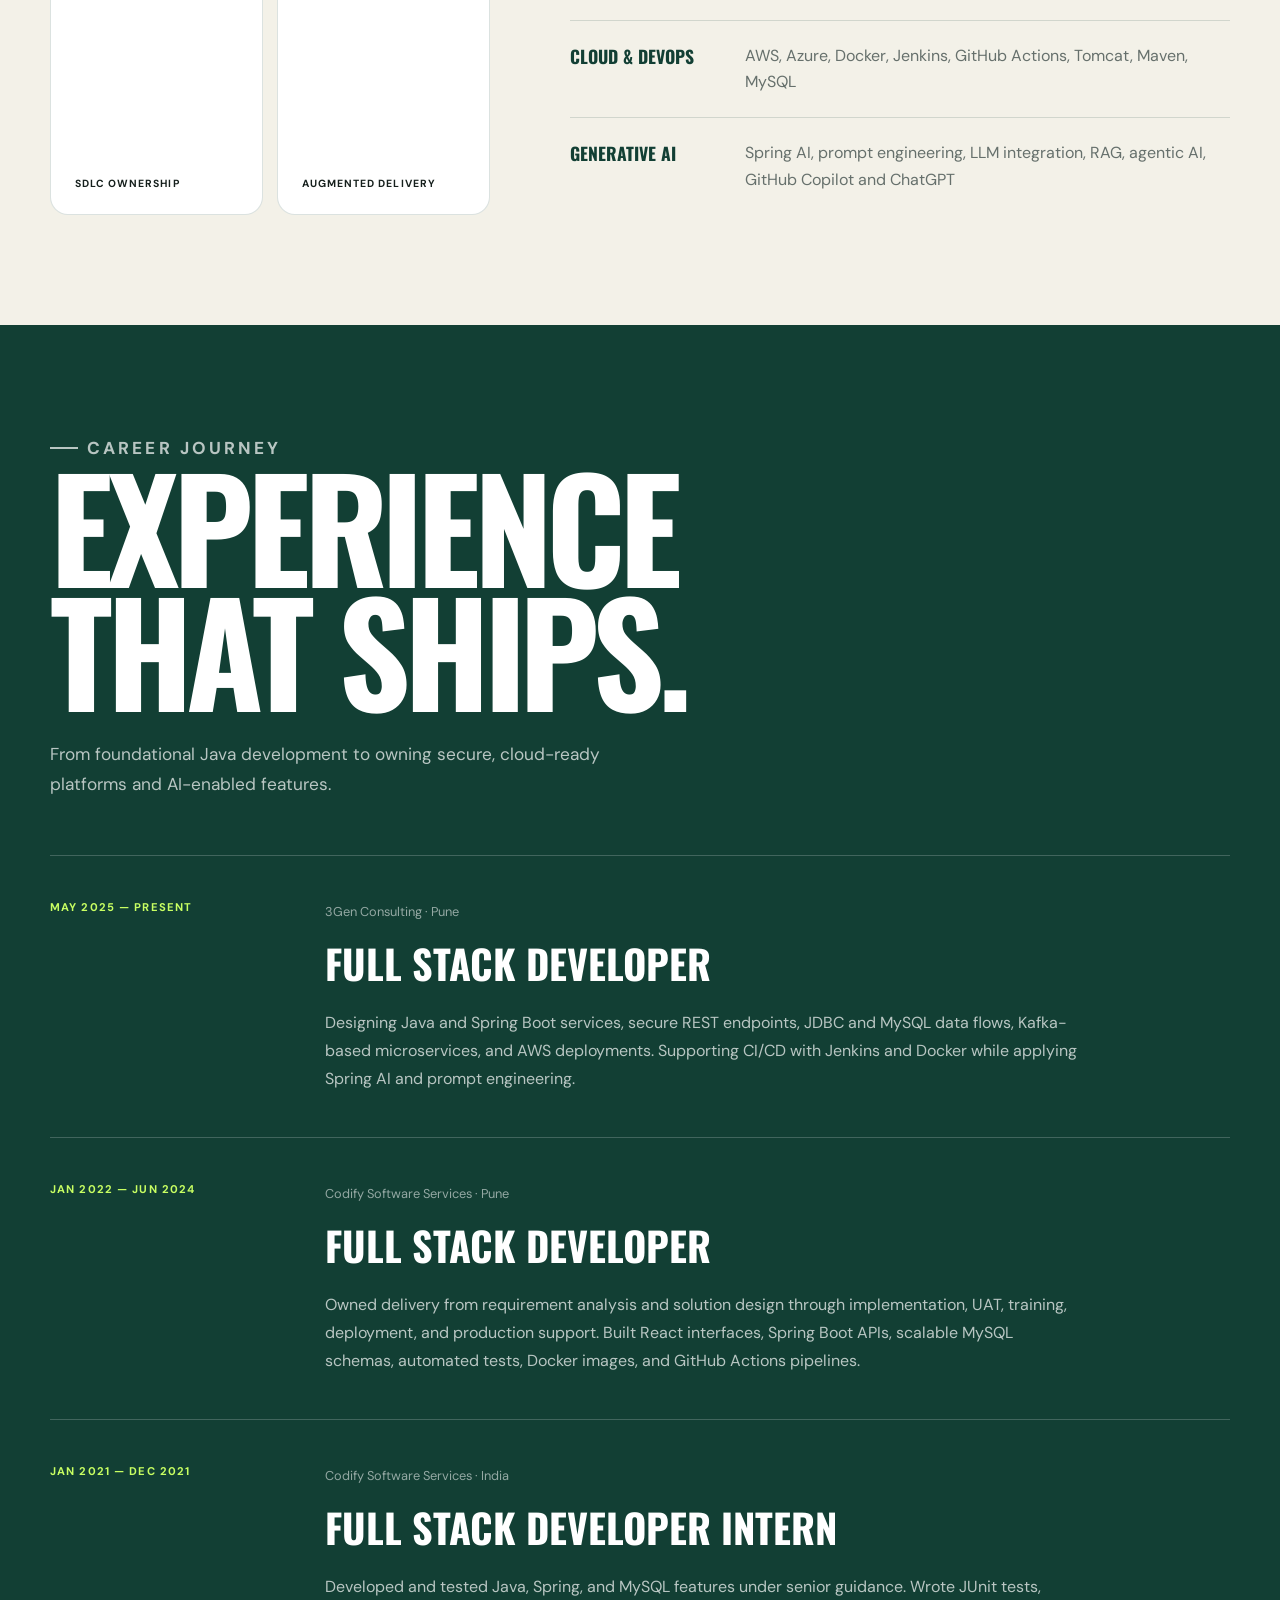
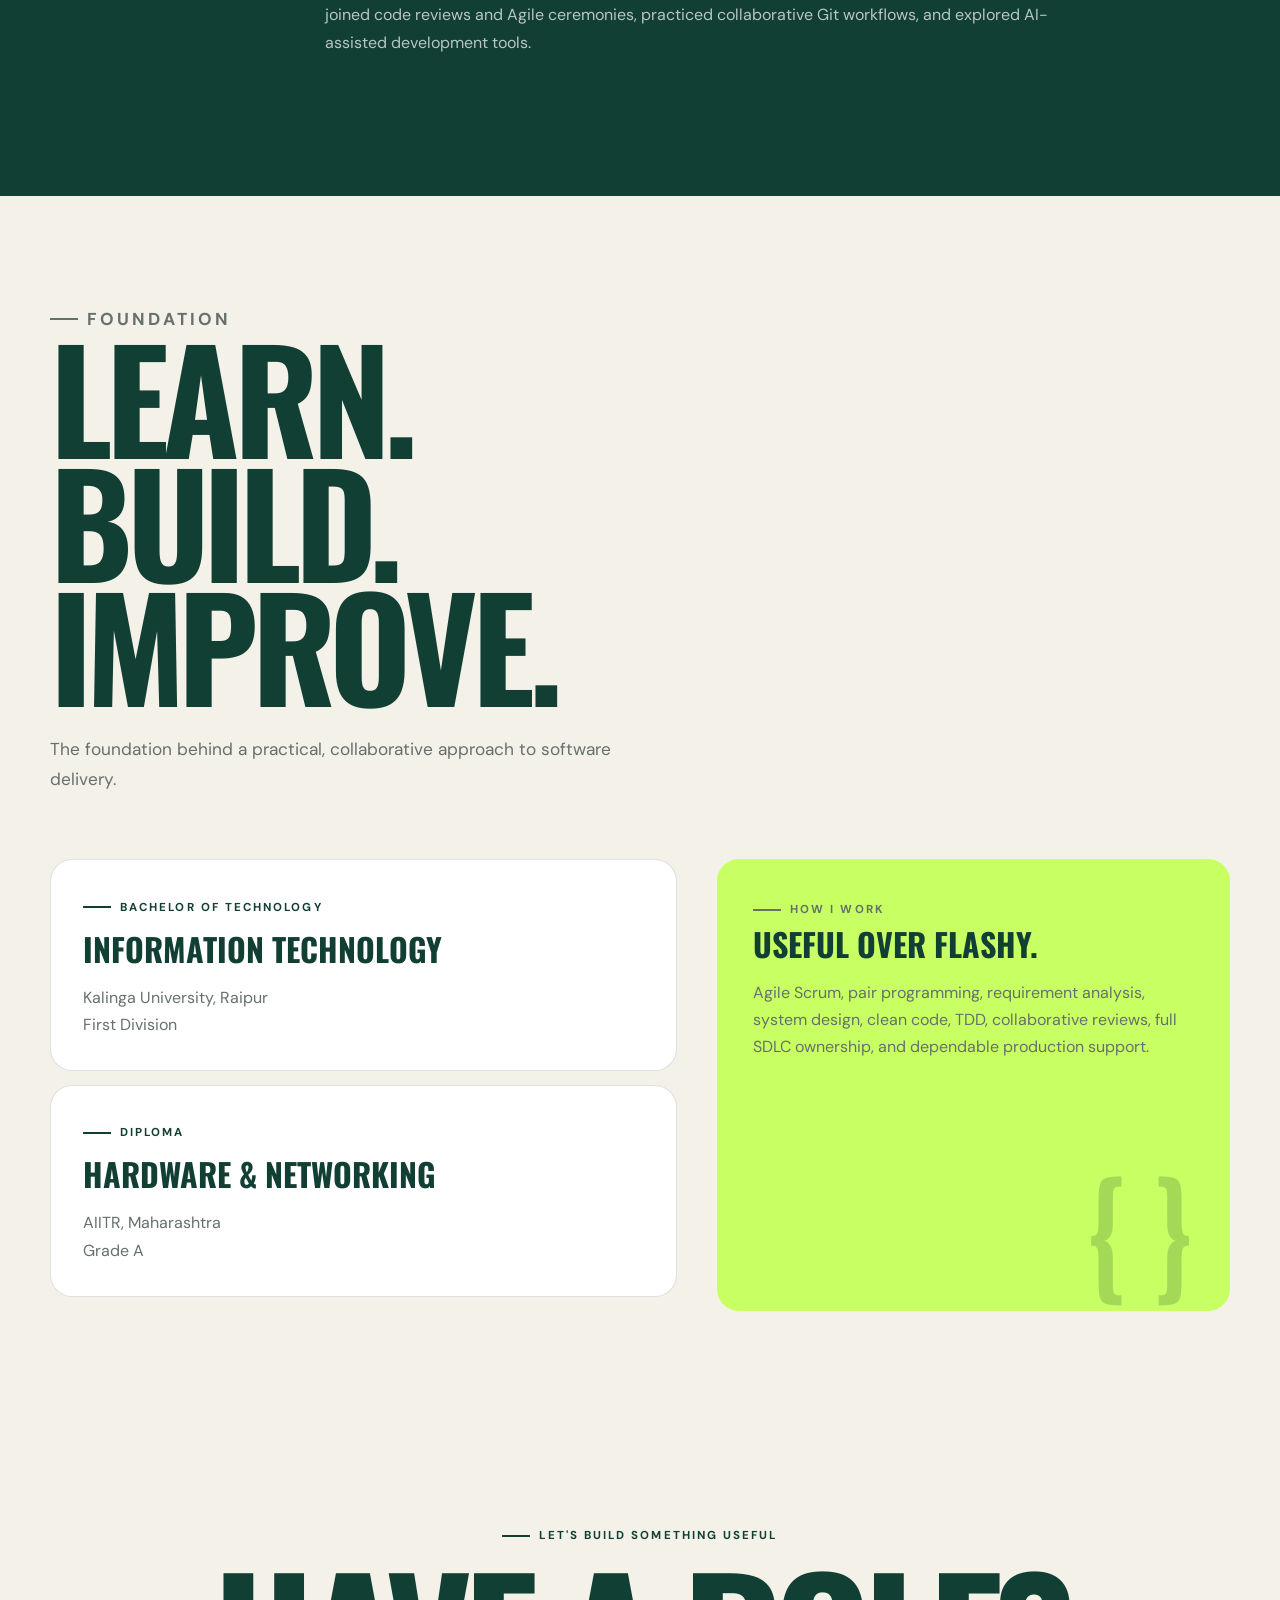
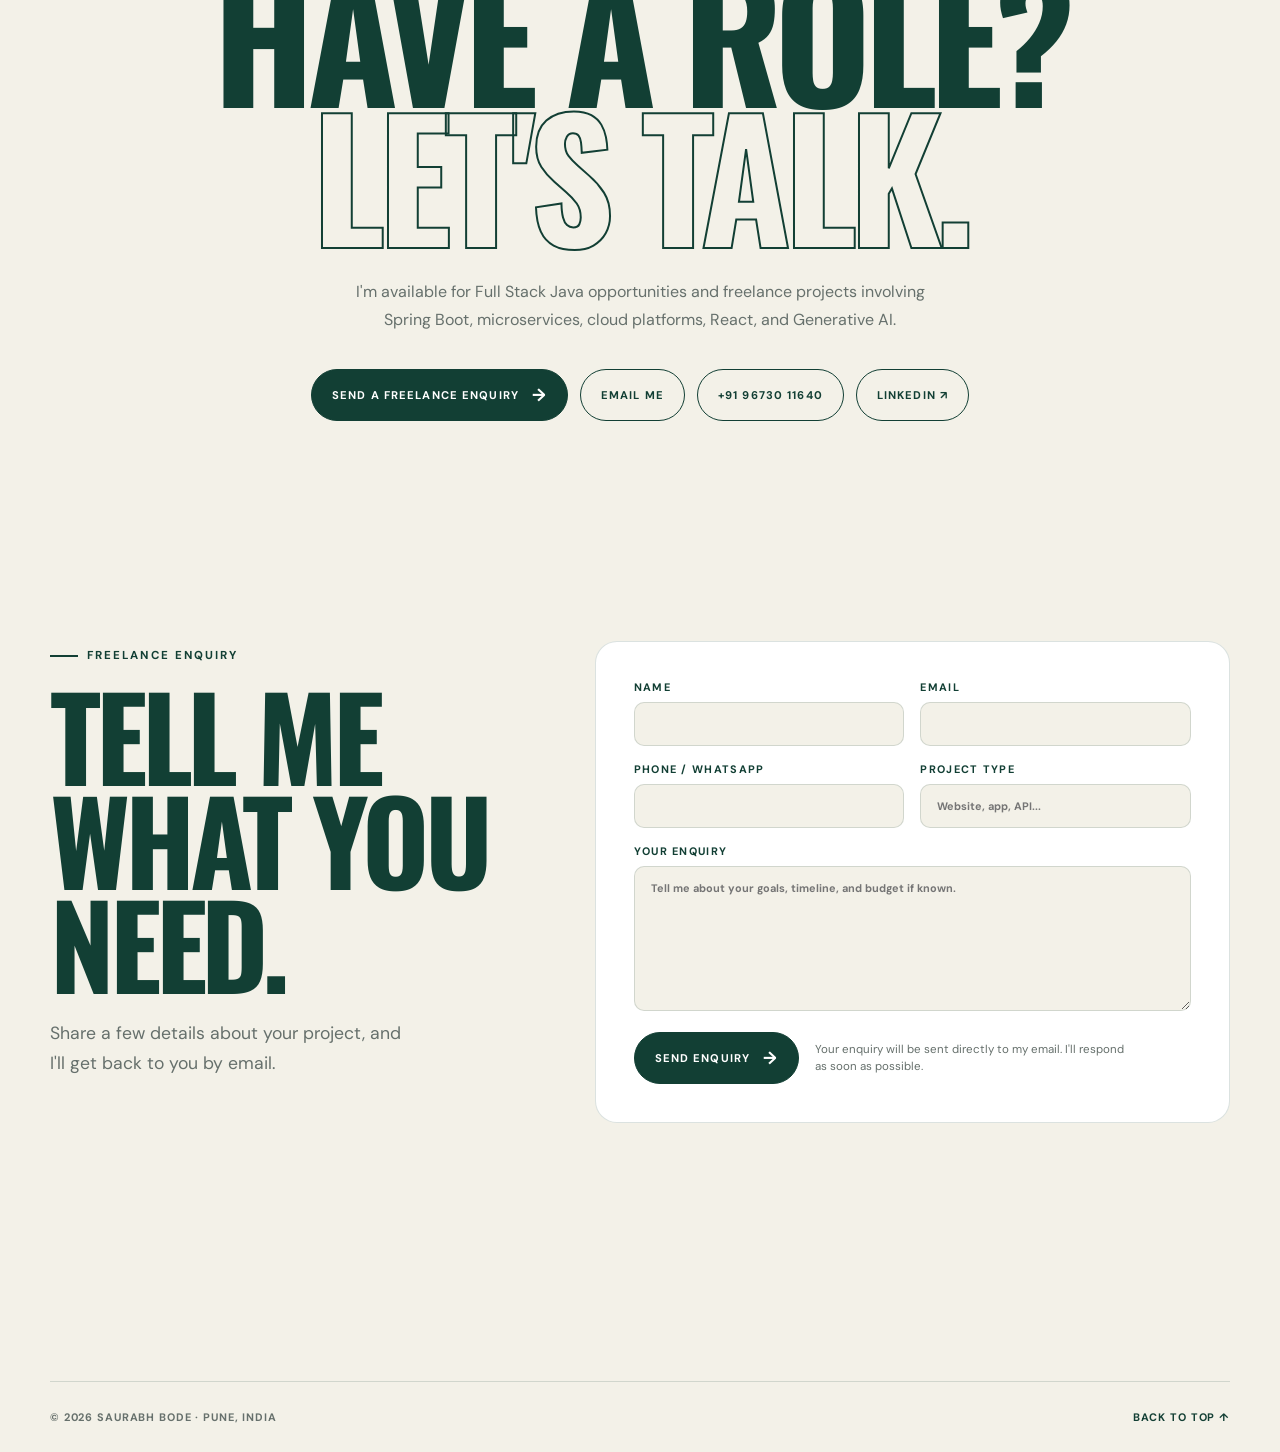
==== commit dd522351: "renamed few pages" ====
--- a/html/index.html
+++ b/html/index.html
@@ -1,25 +1,480 @@
 <!doctype html>
 <html lang="en">
-<head>
-  <meta charset="UTF-8"><meta name="viewport" content="width=device-width, initial-scale=1.0">
-  <meta name="description" content="Portfolio of Saurabh Bode, Full Stack Java Developer.">
-  <title>Saurabh Bode | Full Stack Java Developer</title>
-  <link rel="icon" type="image/svg+xml" href="../assets/favicon.svg">
-  <link rel="preconnect" href="https://fonts.googleapis.com"><link rel="preconnect" href="https://fonts.gstatic.com" crossorigin>
-  <link href="https://fonts.googleapis.com/css2?family=DM+Sans:wght@400;500;600;700&family=Oswald:wght@500;600;700&family=Sacramento&display=swap" rel="stylesheet">
-  <link rel="stylesheet" href="../css/base.css"><link rel="stylesheet" href="../css/home.css"><link rel="stylesheet" href="../css/projects.css"><link rel="stylesheet" href="../css/freelance.css"><link rel="stylesheet" href="../css/about.css"><link rel="stylesheet" href="../css/experience.css"><link rel="stylesheet" href="../css/education.css"><link rel="stylesheet" href="../css/contact.css"><link rel="stylesheet" href="../css/enquiry.css">
-</head>
-<body>
-<header class="site-header"><nav class="nav wrap" aria-label="Main navigation"><a href="#home" class="brand">Saurabh</a><div class="nav-links"><a href="#projects">Projects</a><a href="#freelance">Freelance</a><a href="#about">About</a><a href="#experience">Experience</a><a href="#education">Education</a><a href="#contact">Contact</a></div><a class="nav-cta" href="#enquiry"><span class="status-dot"></span> Start a project</a></nav></header>
-<main>
-<section id="home" class="hero wrap"><div class="hero-copy"><p class="eyebrow">Hi, I'm Saurabh Bode</p><h1>Full Stack<br><span>Java</span><small>Developer</small></h1><p class="hero-intro">I build scalable, cloud-native applications with Java, Spring Boot, React.js, AWS, and event-driven microservices&mdash;backed by 4+ years of full SDLC experience.</p><div class="actions"><a class="button primary" href="#projects">Explore my work <span>&rarr;</span></a><a class="button" href="../documents/Saurabh_Bode_Resume.docx" download>Download resume <span>&darr;</span></a></div></div><div class="hero-card" aria-label="Developer code illustration"><div class="code-window"><i></i><i></i><i></i><p><b>@RestController</b></p><p><em>class</em> Developer {</p><p>&nbsp; String name = <em>"Saurabh"</em>;</p><p>&nbsp; Stack stack = <b>JAVA_FULL_STACK</b>;</p><p>&nbsp; <small>// build. ship. improve.</small></p><p>}</p></div><strong>SB</strong><span>4+ years<br>experience</span></div></section>
-<section class="home-strip"><div class="wrap strip-grid"><p class="eyebrow">Selected direction</p><h2>Code with<br><span>purpose.</span></h2><p>Reliable systems, thoughtful interfaces, and practical AI-enabled delivery for products that need to work in the real world.</p><a class="text-link" href="#about">More about me &rarr;</a></div></section>
-<section id="projects" class="wrap portfolio-section"><header class="page-hero"><p class="eyebrow">Selected work</p><h1>Enterprise<br>platforms.</h1><p>Dependable backend architecture, secure APIs, resilient distributed systems, and clear business outcomes.</p></header><div class="project-grid"><a class="project card project-link" href="revgen-i.html" aria-label="View RevGen-i project details"><div class="project-visual blue"><span>01 / Health Insurance</span><h2>RevGen-i &mdash; Integrated RCM &amp; PMS</h2></div><div class="project-body"><p>Contributed as a Full-Stack Developer to an integrated healthcare platform supporting RCM, practice management, EHR connectivity, clearinghouse workflows, eligibility, claims, and HL7 interoperability. Developed frontend features and backend APIs using React, Spring Boot, and MySQL.</p><div class="tags"><b>React</b><b>JavaScript</b><b>Spring Boot</b><b>Java</b><b>MySQL</b><b>REST APIs</b><b>HL7</b></div><span class="project-cta">View case study <i>&rarr;</i></span></div></a><a class="project card project-link" href="spinegen-i.html" aria-label="View SpineGen-i project details"><div class="project-visual red"><span>02 / Insurance</span><h2>SpineGen-i &mdash; Enterprise Operations Suite</h2></div><div class="project-body"><p>Built and deployed a production-grade enterprise platform centralizing RCM operations, claims, AR aging, work allocation, productivity, invoicing, reporting, and workflow automation. Solely owned the full-stack architecture, development, security, database, CI/CD, and AWS deployment.</p><div class="tags"><b>React</b><b>JavaScript</b><b>Java 17</b><b>Spring Boot</b><b>Spring Security</b><b>MySQL</b><b>Docker</b><b>AWS</b><b>GitHub Actions</b></div><span class="project-cta">View case study <i>&rarr;</i></span></div></a></div></section>
-<section id="freelance" class="wrap portfolio-section"><header class="page-hero"><p class="eyebrow">Independent work</p><h1>Freelance<br>projects.</h1><p>Websites, APIs, and digital products built for clients outside my full-time work.</p></header><div class="freelance-layout"><article class="freelance-intro" role="link" tabindex="0" aria-label="View freelance services and selected work" onclick="window.location.href='freelance-details.html'" onkeydown="if(event.key==='Enter'||event.key===' '){event.preventDefault();window.location.href='freelance-details.html'}"><p class="eyebrow">Open for collaborations</p><h2>From idea<br>to launch</h2><p>I help turn business ideas into clean, reliable web experiences&mdash;from responsive frontends to secure backend APIs and production-ready deployments.</p><a class="button" href="freelance-details.html">Explore freelance work <span>&rarr;</span></a></article><div class="client-list"><a class="client" href="https://bumbush.com/" target="_blank" rel="noopener noreferrer"><img src="../assets/Bumbush_JPEG_TM.jpg" alt="Bumbush logo"><strong>Bumbush</strong><span>&rarr;</span></a><a class="client" href="https://ahomaalak.com/" target="_blank" rel="noopener noreferrer"><img src="../assets/Aho Malak Logo_JPEG_TM.jpg" alt="Ahoma Alak logo"><strong>Ahoma Alak</strong><span>&rarr;</span></a><a class="client" href="https://jeevashi.com/" target="_blank" rel="noopener noreferrer"><img src="../assets/Jivashi_JPEG_TM.jpg" alt="Jeevashi logo"><strong>Jeevashi</strong><span>&rarr;</span></a><a class="client" href="https://maradomfoundation.org/" target="_blank" rel="noopener noreferrer"><img src="../assets/Maradom Foundation Logo_JPEG_TM.jpg" alt="Maradom Foundation logo"><strong>Maradom Foundation</strong><span>&rarr;</span></a></div></div></section>
-<section id="about" class="wrap portfolio-section"><header class="page-hero"><p class="eyebrow">About me</p><h1>Code with<br>purpose.</h1><p>I'm a results-driven Full Stack Java Developer based in Pune, focused on reliable applications that solve real business problems.</p></header><div class="about-grid"><div class="stats"><div><strong>4+</strong><span>Years experience</span></div><div><strong>2</strong><span>Enterprise platforms</span></div><div><strong>Full</strong><span>SDLC ownership</span></div><div><strong>AI</strong><span>Augmented delivery</span></div></div><div class="skills"><p>I work across architecture, development, testing, deployment, and production support&mdash;and use AI tools thoughtfully to accelerate quality delivery.</p><div class="skill"><h2>Backend</h2><p>Java, Spring Framework, Spring Boot, Spring MVC, Spring Security, Hibernate/JPA, JDBC, Servlets, JSP, J2EE</p></div><div class="skill"><h2>Architecture</h2><p>RESTful APIs, event-driven microservices, Apache Kafka, service discovery, Resilience4j patterns</p></div><div class="skill"><h2>Frontend</h2><p>React.js, HTML5, CSS3, responsive interface design, reusable component architecture</p></div><div class="skill"><h2>Cloud &amp; DevOps</h2><p>AWS, Azure, Docker, Jenkins, GitHub Actions, Tomcat, Maven, MySQL</p></div><div class="skill"><h2>Generative AI</h2><p>Spring AI, prompt engineering, LLM integration, RAG, agentic AI, GitHub Copilot and ChatGPT</p></div></div></div></section>
-<section id="experience" class="experience-page portfolio-section"><div class="wrap"><header class="page-hero"><p class="eyebrow">Career journey</p><h1>Experience<br>that ships.</h1><p>From foundational Java development to owning secure, cloud-ready platforms and AI-enabled features.</p></header><div class="timeline"><article><time>May 2025 &mdash; Present</time><div><small>3Gen Consulting &middot; Pune</small><h2>Full Stack Developer</h2><p>Designing Java and Spring Boot services, secure REST endpoints, JDBC and MySQL data flows, Kafka-based microservices, and AWS deployments. Supporting CI/CD with Jenkins and Docker while applying Spring AI and prompt engineering.</p></div></article><article><time>Jan 2022 &mdash; Jun 2024</time><div><small>Codify Software Services &middot; Pune</small><h2>Full Stack Developer</h2><p>Owned delivery from requirement analysis and solution design through implementation, UAT, training, deployment, and production support. Built React interfaces, Spring Boot APIs, scalable MySQL schemas, automated tests, Docker images, and GitHub Actions pipelines.</p></div></article><article><time>Jan 2021 &mdash; Dec 2021</time><div><small>Codify Software Services &middot; India</small><h2>Full Stack Developer Intern</h2><p>Developed and tested Java, Spring, and MySQL features under senior guidance. Wrote JUnit tests, joined code reviews and Agile ceremonies, practiced collaborative Git workflows, and explored AI-assisted development tools.</p></div></article></div></div></section>
-<section id="education" class="wrap portfolio-section"><header class="page-hero"><p class="eyebrow">Foundation</p><h1>Learn.<br>Build.<br>Improve.</h1><p>The foundation behind a practical, collaborative approach to software delivery.</p></header><div class="education-grid"><div><article class="card education-card"><p class="eyebrow">Bachelor of Technology</p><h2>Information Technology</h2><p>Kalinga University, Raipur<br>First Division</p></article><article class="card education-card"><p class="eyebrow">Diploma</p><h2>Hardware &amp; Networking</h2><p>AIITR, Maharashtra<br>Grade A</p></article></div><article class="method-card"><div><p class="eyebrow">How I work</p><h2>Useful over flashy.</h2><p>Agile Scrum, pair programming, requirement analysis, system design, clean code, TDD, collaborative reviews, full SDLC ownership, and dependable production support.</p></div><strong>{ }</strong></article></div></section>
-<section id="contact" class="contact-page portfolio-section"><div class="wrap"><p class="eyebrow">Let's build something useful</p><h1>Have a role?<br><span>Let's talk.</span></h1><p class="contact-copy">I'm available for Full Stack Java opportunities and freelance projects involving Spring Boot, microservices, cloud platforms, React, and Generative AI.</p><div class="contact-links"><a class="button primary" href="#enquiry">Send a freelance enquiry <span>&rarr;</span></a><a class="button" href="mailto:saurabhbode222.sb@gmail.com">Email me</a><a class="button" href="tel:+919673011640">+91 96730 11640</a><a class="button" href="https://www.linkedin.com/in/saurabhbode" target="_blank" rel="noopener noreferrer">LinkedIn &nearr;</a></div></div></section>
-<section id="enquiry" class="enquiry-page portfolio-section"><div class="enquiry-shell wrap"><div class="enquiry-intro"><p class="eyebrow">Freelance enquiry</p><h1>Tell me<br>what you need.</h1><p>Share a few details about your project, and I'll get back to you by email.</p></div><form class="enquiry-form" action="https://formsubmit.co/saurabhbode222.sb@gmail.com" method="POST"><input type="hidden" name="_subject" value="New freelance enquiry from portfolio"><input type="hidden" name="_template" value="table"><input type="hidden" name="_next" value="https://saurabhbode.github.io/Portfolio/"><input type="text" name="_honey" tabindex="-1" autocomplete="off" class="honeypot"><label>Name<input type="text" name="name" autocomplete="name" required></label><label>Email<input type="email" name="email" autocomplete="email" required></label><label>Phone / WhatsApp<input type="tel" name="phone" autocomplete="tel"></label><label>Project type<input type="text" name="project" placeholder="Website, app, API..." required></label><label class="full-width">Your enquiry<textarea name="message" placeholder="Tell me about your goals, timeline, and budget if known." required></textarea></label><div class="form-actions"><button class="button primary" type="submit">Send enquiry <span>&rarr;</span></button><p>Your enquiry will be sent directly to my email. I'll respond as soon as possible.</p></div></form></div></section>
-</main><footer class="footer wrap"><span>&copy; <span id="year"></span> Saurabh Bode &middot; Pune, India</span><a href="#home">Back to top &uarr;</a></footer><script>document.getElementById("year").textContent = new Date().getFullYear();</script>
-</body></html>
+  <head>
+    <meta charset="UTF-8" />
+    <meta name="viewport" content="width=device-width, initial-scale=1.0" />
+    <meta
+      name="description"
+      content="Portfolio of Saurabh Bode, Full Stack Java Developer."
+    />
+    <title>Saurabh Bode | Full Stack Java Developer</title>
+    <link rel="icon" type="image/svg+xml" href="../assets/favicon.svg" />
+    <link rel="preconnect" href="https://fonts.googleapis.com" />
+    <link rel="preconnect" href="https://fonts.gstatic.com" crossorigin />
+    <link
+      href="https://fonts.googleapis.com/css2?family=DM+Sans:wght@400;500;600;700&family=Oswald:wght@500;600;700&family=Sacramento&display=swap"
+      rel="stylesheet"
+    />
+    <link rel="stylesheet" href="../css/base.css" />
+    <link rel="stylesheet" href="../css/home.css" />
+    <link rel="stylesheet" href="../css/projects.css" />
+    <link rel="stylesheet" href="../css/freelance.css" />
+    <link rel="stylesheet" href="../css/about.css" />
+    <link rel="stylesheet" href="../css/experience.css" />
+    <link rel="stylesheet" href="../css/education.css" />
+    <link rel="stylesheet" href="../css/contact.css" />
+    <link rel="stylesheet" href="../css/enquiry.css" />
+  </head>
+  <body>
+    <header class="site-header">
+      <nav class="nav wrap" aria-label="Main navigation">
+        <a href="#home" class="brand">Saurabh</a>
+        <div class="nav-links">
+          <a href="#projects">Projects</a><a href="#freelance">Freelance</a
+          ><a href="#about">About</a><a href="#experience">Experience</a
+          ><a href="#education">Education</a><a href="#contact">Contact</a>
+        </div>
+        <a class="nav-cta" href="#enquiry"
+          ><span class="status-dot"></span> Start a project</a
+        >
+      </nav>
+    </header>
+    <main>
+      <section id="home" class="hero wrap">
+        <div class="hero-copy">
+          <p class="eyebrow">Hi, I'm Saurabh Bode</p>
+          <h1>Full Stack<br /><span>Java</span><small>Developer</small></h1>
+          <p class="hero-intro">
+            I build scalable, cloud-native applications with Java, Spring Boot,
+            React.js, AWS, and event-driven microservices&mdash;backed by 4+
+            years of full SDLC experience.
+          </p>
+          <div class="actions">
+            <a class="button primary" href="#projects"
+              >Explore my work <span>&rarr;</span></a
+            ><a
+              class="button"
+              href="../documents/Saurabh_Bode_Resume.docx"
+              download
+              >Download resume <span>&darr;</span></a
+            >
+          </div>
+        </div>
+        <div class="hero-card" aria-label="Developer code illustration">
+          <div class="code-window">
+            <i></i><i></i><i></i>
+            <p><b>@RestController</b></p>
+            <p><em>class</em> Developer {</p>
+            <p>&nbsp; String name = <em>"Saurabh"</em>;</p>
+            <p>&nbsp; Stack stack = <b>JAVA_FULL_STACK</b>;</p>
+            <p>&nbsp; <small>// build. ship. improve.</small></p>
+            <p>}</p>
+          </div>
+          <strong>SB</strong><span>4+ years<br />experience</span>
+        </div>
+      </section>
+      <section class="home-strip">
+        <div class="wrap strip-grid">
+          <p class="eyebrow">Selected direction</p>
+          <h2>Code with<br /><span>purpose.</span></h2>
+          <p>
+            Reliable systems, thoughtful interfaces, and practical AI-enabled
+            delivery for products that need to work in the real world.
+          </p>
+          <a class="text-link" href="#about">More about me &rarr;</a>
+        </div>
+      </section>
+      <section id="projects" class="wrap portfolio-section">
+        <header class="page-hero">
+          <p class="eyebrow">Selected work</p>
+          <h1>Enterprise<br />platforms.</h1>
+          <p>
+            Dependable backend architecture, secure APIs, resilient distributed
+            systems, and clear business outcomes.
+          </p>
+        </header>
+        <div class="project-grid">
+          <a
+            class="project card project-link"
+            href="integrated-rcm-and-pms.html"
+            aria-label="View RevGen-i project details"
+            ><div class="project-visual blue">
+              <span>01 / HEALTHCARE RCM</span>
+              <h2>Integrated RCM &amp; Practice Management System</h2>
+            </div>
+            <div class="project-body">
+              <p>
+                Contributed as a Full-Stack Developer to an integrated
+                healthcare platform supporting RCM, practice management, EHR
+                connectivity, clearinghouse workflows, eligibility, claims, and
+                HL7 interoperability. Developed frontend features and backend
+                APIs using React, Spring Boot, and MySQL.
+              </p>
+              <div class="tags">
+                <b>React</b><b>JavaScript</b><b>Spring Boot</b><b>Java</b
+                ><b>MySQL</b><b>REST APIs</b><b>HL7</b>
+              </div>
+              <span class="project-cta">View case study <i>&rarr;</i></span>
+            </div></a
+          ><a
+            class="project card project-link"
+            href="enterprise-operations-suite.html"
+            aria-label="View SpineGen-i project details"
+            ><div class="project-visual red">
+              <div class="project-meta">
+                <span>02 / ENTERPRISE OPERATIONS</span>
+                <span class="hero-project-badge">Hero Project</span>
+              </div>
+              <h2>Enterprise Operations Suite</h2>
+            </div>
+            <div class="project-body">
+              <p>
+                Built and deployed a production-grade enterprise platform
+                centralizing RCM operations, claims, AR aging, work allocation,
+                productivity, invoicing, reporting, and workflow automation.
+                Solely owned the full-stack architecture, development, security,
+                database, CI/CD, and AWS deployment.
+              </p>
+              <div class="tags">
+                <b>React</b><b>JavaScript</b><b>Java 17</b><b>Spring Boot</b
+                ><b>Spring Security</b><b>MySQL</b><b>Docker</b><b>AWS</b
+                ><b>GitHub Actions</b>
+              </div>
+              <span class="project-cta">View case study <i>&rarr;</i></span>
+            </div></a
+          >
+        </div>
+      </section>
+      <section id="freelance" class="wrap portfolio-section">
+        <header class="page-hero">
+          <p class="eyebrow">Independent work</p>
+          <h1>Freelance<br />projects.</h1>
+          <p>
+            Websites, APIs, and digital products built for clients outside my
+            full-time work.
+          </p>
+        </header>
+        <div class="freelance-layout">
+          <article
+            class="freelance-intro"
+            role="link"
+            tabindex="0"
+            aria-label="View freelance services and selected work"
+            onclick="window.location.href = 'freelance-details.html'"
+            onkeydown="
+              if (event.key === 'Enter' || event.key === ' ') {
+                event.preventDefault();
+                window.location.href = 'freelance-details.html';
+              }
+            "
+          >
+            <p class="eyebrow">Open for collaborations</p>
+            <h2>From idea<br />to launch</h2>
+            <p>
+              I help turn business ideas into clean, reliable web
+              experiences&mdash;from responsive frontends to secure backend APIs
+              and production-ready deployments.
+            </p>
+            <a class="button" href="freelance-details.html"
+              >Explore freelance work <span>&rarr;</span></a
+            >
+          </article>
+          <div class="client-list">
+            <a
+              class="client"
+              href="https://bumbush.com/"
+              target="_blank"
+              rel="noopener noreferrer"
+              ><img
+                src="../assets/Bumbush_JPEG_TM.jpg"
+                alt="Bumbush logo"
+              /><strong>Bumbush</strong><span>&rarr;</span></a
+            ><a
+              class="client"
+              href="https://ahomaalak.com/"
+              target="_blank"
+              rel="noopener noreferrer"
+              ><img
+                src="../assets/Aho Malak Logo_JPEG_TM.jpg"
+                alt="Ahoma Alak logo"
+              /><strong>Ahoma Alak</strong><span>&rarr;</span></a
+            ><a
+              class="client"
+              href="https://jeevashi.com/"
+              target="_blank"
+              rel="noopener noreferrer"
+              ><img
+                src="../assets/Jivashi_JPEG_TM.jpg"
+                alt="Jeevashi logo"
+              /><strong>Jeevashi</strong><span>&rarr;</span></a
+            ><a
+              class="client"
+              href="https://maradomfoundation.org/"
+              target="_blank"
+              rel="noopener noreferrer"
+              ><img
+                src="../assets/Maradom Foundation Logo_JPEG_TM.jpg"
+                alt="Maradom Foundation logo"
+              /><strong>Maradom Foundation</strong><span>&rarr;</span></a
+            >
+          </div>
+        </div>
+      </section>
+      <section id="about" class="wrap portfolio-section">
+        <header class="page-hero">
+          <p class="eyebrow">About me</p>
+          <h1>Code with<br />purpose.</h1>
+          <p>
+            I'm a results-driven Full Stack Java Developer based in Pune,
+            focused on reliable applications that solve real business problems.
+          </p>
+        </header>
+        <div class="about-grid">
+          <div class="stats">
+            <div><strong>4+</strong><span>Years experience</span></div>
+            <div><strong>2</strong><span>Enterprise platforms</span></div>
+            <div><strong>Full</strong><span>SDLC ownership</span></div>
+            <div><strong>AI</strong><span>Augmented delivery</span></div>
+          </div>
+          <div class="skills">
+            <p>
+              I work across architecture, development, testing, deployment, and
+              production support&mdash;and use AI tools thoughtfully to
+              accelerate quality delivery.
+            </p>
+            <div class="skill">
+              <h2>Backend</h2>
+              <p>
+                Java, Spring Framework, Spring Boot, Spring MVC, Spring
+                Security, Hibernate/JPA, JDBC, Servlets, JSP, J2EE
+              </p>
+            </div>
+            <div class="skill">
+              <h2>Architecture</h2>
+              <p>
+                RESTful APIs, event-driven microservices, Apache Kafka, service
+                discovery, Resilience4j patterns
+              </p>
+            </div>
+            <div class="skill">
+              <h2>Frontend</h2>
+              <p>
+                React.js, HTML5, CSS3, responsive interface design, reusable
+                component architecture
+              </p>
+            </div>
+            <div class="skill">
+              <h2>Cloud &amp; DevOps</h2>
+              <p>
+                AWS, Azure, Docker, Jenkins, GitHub Actions, Tomcat, Maven,
+                MySQL
+              </p>
+            </div>
+            <div class="skill">
+              <h2>Generative AI</h2>
+              <p>
+                Spring AI, prompt engineering, LLM integration, RAG, agentic AI,
+                GitHub Copilot and ChatGPT
+              </p>
+            </div>
+          </div>
+        </div>
+      </section>
+      <section id="experience" class="experience-page portfolio-section">
+        <div class="wrap">
+          <header class="page-hero">
+            <p class="eyebrow">Career journey</p>
+            <h1>Experience<br />that ships.</h1>
+            <p>
+              From foundational Java development to owning secure, cloud-ready
+              platforms and AI-enabled features.
+            </p>
+          </header>
+          <div class="timeline">
+            <article>
+              <time>May 2025 &mdash; Present</time>
+              <div>
+                <small>3Gen Consulting &middot; Pune</small>
+                <h2>Full Stack Developer</h2>
+                <p>
+                  Designing Java and Spring Boot services, secure REST
+                  endpoints, JDBC and MySQL data flows, Kafka-based
+                  microservices, and AWS deployments. Supporting CI/CD with
+                  Jenkins and Docker while applying Spring AI and prompt
+                  engineering.
+                </p>
+              </div>
+            </article>
+            <article>
+              <time>Jan 2022 &mdash; Jun 2024</time>
+              <div>
+                <small>Codify Software Services &middot; Pune</small>
+                <h2>Full Stack Developer</h2>
+                <p>
+                  Owned delivery from requirement analysis and solution design
+                  through implementation, UAT, training, deployment, and
+                  production support. Built React interfaces, Spring Boot APIs,
+                  scalable MySQL schemas, automated tests, Docker images, and
+                  GitHub Actions pipelines.
+                </p>
+              </div>
+            </article>
+            <article>
+              <time>Jan 2021 &mdash; Dec 2021</time>
+              <div>
+                <small>Codify Software Services &middot; India</small>
+                <h2>Full Stack Developer Intern</h2>
+                <p>
+                  Developed and tested Java, Spring, and MySQL features under
+                  senior guidance. Wrote JUnit tests, joined code reviews and
+                  Agile ceremonies, practiced collaborative Git workflows, and
+                  explored AI-assisted development tools.
+                </p>
+              </div>
+            </article>
+          </div>
+        </div>
+      </section>
+      <section id="education" class="wrap portfolio-section">
+        <header class="page-hero">
+          <p class="eyebrow">Foundation</p>
+          <h1>Learn.<br />Build.<br />Improve.</h1>
+          <p>
+            The foundation behind a practical, collaborative approach to
+            software delivery.
+          </p>
+        </header>
+        <div class="education-grid">
+          <div>
+            <article class="card education-card">
+              <p class="eyebrow">Bachelor of Technology</p>
+              <h2>Information Technology</h2>
+              <p>Kalinga University, Raipur<br />First Division</p>
+            </article>
+            <article class="card education-card">
+              <p class="eyebrow">Diploma</p>
+              <h2>Hardware &amp; Networking</h2>
+              <p>AIITR, Maharashtra<br />Grade A</p>
+            </article>
+          </div>
+          <article class="method-card">
+            <div>
+              <p class="eyebrow">How I work</p>
+              <h2>Useful over flashy.</h2>
+              <p>
+                Agile Scrum, pair programming, requirement analysis, system
+                design, clean code, TDD, collaborative reviews, full SDLC
+                ownership, and dependable production support.
+              </p>
+            </div>
+            <strong>{ }</strong>
+          </article>
+        </div>
+      </section>
+      <section id="contact" class="contact-page portfolio-section">
+        <div class="wrap">
+          <p class="eyebrow">Let's build something useful</p>
+          <h1>Have a role?<br /><span>Let's talk.</span></h1>
+          <p class="contact-copy">
+            I'm available for Full Stack Java opportunities and freelance
+            projects involving Spring Boot, microservices, cloud platforms,
+            React, and Generative AI.
+          </p>
+          <div class="contact-links">
+            <a class="button primary" href="#enquiry"
+              >Send a freelance enquiry <span>&rarr;</span></a
+            ><a class="button" href="mailto:saurabhbode222.sb@gmail.com"
+              >Email me</a
+            ><a class="button" href="tel:+919673011640">+91 96730 11640</a
+            ><a
+              class="button"
+              href="https://www.linkedin.com/in/saurabhbode"
+              target="_blank"
+              rel="noopener noreferrer"
+              >LinkedIn &nearr;</a
+            >
+          </div>
+        </div>
+      </section>
+      <section id="enquiry" class="enquiry-page portfolio-section">
+        <div class="enquiry-shell wrap">
+          <div class="enquiry-intro">
+            <p class="eyebrow">Freelance enquiry</p>
+            <h1>Tell me<br />what you need.</h1>
+            <p>
+              Share a few details about your project, and I'll get back to you
+              by email.
+            </p>
+          </div>
+          <form
+            class="enquiry-form"
+            action="https://formsubmit.co/saurabhbode222.sb@gmail.com"
+            method="POST"
+          >
+            <input
+              type="hidden"
+              name="_subject"
+              value="New freelance enquiry from portfolio"
+            /><input type="hidden" name="_template" value="table" /><input
+              type="hidden"
+              name="_next"
+              value="https://saurabhbode.github.io/Portfolio/"
+            /><input
+              type="text"
+              name="_honey"
+              tabindex="-1"
+              autocomplete="off"
+              class="honeypot"
+            /><label
+              >Name<input
+                type="text"
+                name="name"
+                autocomplete="name"
+                required /></label
+            ><label
+              >Email<input
+                type="email"
+                name="email"
+                autocomplete="email"
+                required /></label
+            ><label
+              >Phone / WhatsApp<input
+                type="tel"
+                name="phone"
+                autocomplete="tel" /></label
+            ><label
+              >Project type<input
+                type="text"
+                name="project"
+                placeholder="Website, app, API..."
+                required /></label
+            ><label class="full-width"
+              >Your enquiry<textarea
+                name="message"
+                placeholder="Tell me about your goals, timeline, and budget if known."
+                required
+              ></textarea>
+            </label>
+            <div class="form-actions">
+              <button class="button primary" type="submit">
+                Send enquiry <span>&rarr;</span>
+              </button>
+              <p>
+                Your enquiry will be sent directly to my email. I'll respond as
+                soon as possible.
+              </p>
+            </div>
+          </form>
+        </div>
+      </section>
+    </main>
+    <footer class="footer wrap">
+      <span
+        >&copy; <span id="year"></span> Saurabh Bode &middot; Pune, India</span
+      ><a href="#home">Back to top &uarr;</a>
+    </footer>
+    <script>
+      document.getElementById("year").textContent = new Date().getFullYear();
+    </script>
+  </body>
+</html>
--- a/css/base.css
+++ b/css/base.css
@@ -1,3 +1,216 @@
-:root{--ink:#16201d;--muted:#66706c;--green:#123f34;--green-2:#1e5b49;--lime:#c8ff62;--cream:#f3f1e8;--paper:#fffef8;--line:rgba(18,63,52,.15);--radius:22px;--shadow:0 24px 70px rgba(20,48,39,.12)}
-*{box-sizing:border-box}html{scroll-behavior:smooth}body{margin:0;background:var(--cream);color:var(--ink);font-family:"DM Sans",system-ui,sans-serif}a{color:inherit;text-decoration:none}button{font:inherit}:focus-visible{outline:3px solid var(--lime);outline-offset:4px}.wrap{width:min(1180px,calc(100% - 40px));margin-inline:auto}.site-header{padding:22px 0}.nav{display:flex;align-items:center;justify-content:space-between;gap:28px}.brand{font-family:"Sacramento",cursive;font-size:2.15rem;line-height:1}.nav-links{display:flex;gap:26px;padding:13px 24px;border:1px solid rgba(255,255,255,.9);border-radius:999px;background:rgba(255,255,255,.72);box-shadow:0 8px 30px rgba(18,63,52,.08)}.nav-links a,.nav-cta{font-size:.68rem;font-weight:700;letter-spacing:.12em;text-transform:uppercase}.nav-links a:hover,.text-link:hover,.back-link:hover{color:var(--green-2)}.nav-cta{display:flex;align-items:center;gap:10px}.status-dot{width:9px;height:9px;border-radius:50%;background:#54ba65;box-shadow:0 0 0 5px rgba(84,186,101,.15)}.eyebrow{display:inline-flex;align-items:center;gap:9px;margin:0 0 18px;color:var(--green);font-size:.7rem;font-weight:700;letter-spacing:.18em;text-transform:uppercase}.eyebrow::before{content:"";width:28px;height:2px;background:currentColor}.display,h1,h2,h3{font-family:"Oswald",Impact,sans-serif;text-transform:uppercase}.button{display:inline-flex;align-items:center;gap:12px;padding:14px 20px;border:1px solid var(--green);border-radius:999px;background:transparent;color:var(--green);font-size:.68rem;font-weight:700;letter-spacing:.1em;text-transform:uppercase}.button:hover{background:var(--green-2);color:white}.button.primary{background:var(--green);color:white}.button span{font-size:1.1rem}.text-link{color:var(--green);font-size:.72rem;font-weight:700;letter-spacing:.1em;text-transform:uppercase}.footer{display:flex;justify-content:space-between;gap:20px;padding:28px 0;border-top:1px solid var(--line);color:var(--muted);font-size:.68rem;font-weight:700;letter-spacing:.08em;text-transform:uppercase}.footer a{color:var(--green)}.page-hero{padding:80px 0 65px}.page-hero h1{max-width:850px;margin:0;color:var(--green);font-size:clamp(4.4rem,11vw,10rem);line-height:.88;letter-spacing:-.045em}.page-hero p{max-width:600px;margin:28px 0 0;color:var(--muted);font-size:1.08rem;line-height:1.75}.card{border:1px solid var(--line);border-radius:var(--radius);background:white}
-@media(max-width:800px){.nav-links{gap:12px;padding:11px 14px}.nav-cta{display:none}}@media(max-width:560px){.wrap{width:min(100% - 28px,1180px)}.site-header{padding:18px 0}.nav{flex-wrap:wrap}.nav-links{order:3;width:100%;justify-content:center;flex-wrap:wrap;padding:0;border:0;background:transparent;box-shadow:none}.nav-links a{font-size:.6rem}.footer{flex-direction:column}}
+:root {
+  --ink: #16201d;
+  --muted: #66706c;
+  --green: #123f34;
+  --green-2: #1e5b49;
+  --lime: #c8ff62;
+  --cream: #f3f1e8;
+  --paper: #fffef8;
+  --line: rgba(18, 63, 52, 0.15);
+  --radius: 22px;
+  --shadow: 0 24px 70px rgba(20, 48, 39, 0.12);
+}
+* {
+  box-sizing: border-box;
+}
+html {
+  scroll-behavior: smooth;
+}
+body {
+  margin: 0;
+  background: var(--cream);
+  color: var(--ink);
+  font-family: "DM Sans", system-ui, sans-serif;
+}
+a {
+  color: inherit;
+  text-decoration: none;
+}
+button {
+  font: inherit;
+}
+:focus-visible {
+  outline: 3px solid var(--lime);
+  outline-offset: 4px;
+}
+.wrap {
+  width: min(1180px, calc(100% - 40px));
+  margin-inline: auto;
+}
+.site-header {
+  padding: 22px 0;
+}
+.nav {
+  display: flex;
+  align-items: center;
+  justify-content: space-between;
+  gap: 28px;
+}
+.brand {
+  font-family: "Sacramento", cursive;
+  font-size: 2.15rem;
+  line-height: 1;
+}
+.nav-links {
+  display: flex;
+  gap: 26px;
+  padding: 13px 24px;
+  border: 1px solid rgba(255, 255, 255, 0.9);
+  border-radius: 999px;
+  background: rgba(255, 255, 255, 0.72);
+  box-shadow: 0 8px 30px rgba(18, 63, 52, 0.08);
+}
+.nav-links a,
+.nav-cta {
+  font-size: 0.68rem;
+  font-weight: 700;
+  letter-spacing: 0.12em;
+  text-transform: uppercase;
+}
+.nav-links a:hover,
+.text-link:hover,
+.back-link:hover {
+  color: var(--green-2);
+}
+.nav-cta {
+  display: flex;
+  align-items: center;
+  gap: 10px;
+}
+.status-dot {
+  width: 9px;
+  height: 9px;
+  border-radius: 50%;
+  background: #54ba65;
+  box-shadow: 0 0 0 5px rgba(84, 186, 101, 0.15);
+}
+.eyebrow {
+  display: inline-flex;
+  align-items: center;
+  gap: 9px;
+  margin: 0 0 18px;
+  color: var(--green);
+  font-size: 0.7rem;
+  font-weight: 700;
+  letter-spacing: 0.18em;
+  text-transform: uppercase;
+}
+.eyebrow::before {
+  content: "";
+  width: 28px;
+  height: 2px;
+  background: currentColor;
+}
+.display,
+h1,
+h2,
+h3 {
+  font-family: "Oswald", Impact, sans-serif;
+  text-transform: uppercase;
+}
+.button {
+  display: inline-flex;
+  align-items: center;
+  gap: 12px;
+  padding: 14px 20px;
+  border: 1px solid var(--green);
+  border-radius: 999px;
+  background: transparent;
+  color: var(--green);
+  font-size: 0.68rem;
+  font-weight: 700;
+  letter-spacing: 0.1em;
+  text-transform: uppercase;
+}
+.button:hover {
+  background: var(--green-2);
+  color: white;
+}
+.button.primary {
+  background: var(--green);
+  color: white;
+}
+.button span {
+  font-size: 1.1rem;
+}
+.text-link {
+  color: var(--green);
+  font-size: 0.72rem;
+  font-weight: 700;
+  letter-spacing: 0.1em;
+  text-transform: uppercase;
+}
+.footer {
+  display: flex;
+  justify-content: space-between;
+  gap: 20px;
+  padding: 28px 0;
+  border-top: 1px solid var(--line);
+  color: var(--muted);
+  font-size: 0.68rem;
+  font-weight: 700;
+  letter-spacing: 0.08em;
+  text-transform: uppercase;
+}
+.footer a {
+  color: var(--green);
+}
+.page-hero {
+  padding: 80px 0 65px;
+}
+.page-hero h1 {
+  max-width: 850px;
+  margin: 0;
+  color: var(--green);
+  font-size: clamp(4.4rem, 11vw, 10rem);
+  line-height: 0.88;
+  letter-spacing: -0.045em;
+}
+.page-hero p {
+  max-width: 600px;
+  margin: 28px 0 0;
+  color: var(--muted);
+  font-size: 1.08rem;
+  line-height: 1.75;
+}
+.card {
+  border: 1px solid var(--line);
+  border-radius: var(--radius);
+  background: white;
+}
+@media (max-width: 800px) {
+  .nav-links {
+    gap: 12px;
+    padding: 11px 14px;
+  }
+  .nav-cta {
+    display: none;
+  }
+}
+@media (max-width: 560px) {
+  .wrap {
+    width: min(100% - 28px, 1180px);
+  }
+  .site-header {
+    padding: 18px 0;
+  }
+  .nav {
+    flex-wrap: wrap;
+  }
+  .nav-links {
+    order: 3;
+    width: 100%;
+    justify-content: center;
+    flex-wrap: wrap;
+    padding: 0;
+    border: 0;
+    background: transparent;
+    box-shadow: none;
+  }
+  .nav-links a {
+    font-size: 0.6rem;
+  }
+  .footer {
+    flex-direction: column;
+  }
+}
--- a/css/home.css
+++ b/css/home.css
@@ -1 +1,177 @@
-.hero{min-height:calc(100vh - 85px);display:grid;grid-template-columns:1fr .8fr;align-items:center;gap:70px;padding-top:50px;padding-bottom:80px}.hero h1{margin:0;color:var(--green);font-size:clamp(5rem,12vw,10.5rem);line-height:.82;letter-spacing:-.06em}.hero h1 span{color:transparent;-webkit-text-stroke:2px var(--green)}.hero h1 small{display:block;margin:14px 0 0 20%;color:var(--ink);font-family:"Sacramento",cursive;font-size:clamp(2.6rem,5vw,5.2rem);font-weight:400;letter-spacing:0;text-transform:none}.hero-intro{max-width:550px;margin:35px 0 28px;color:var(--muted);font-size:1.05rem;line-height:1.75}.actions{display:flex;flex-wrap:wrap;gap:12px}.hero-card{min-height:510px;position:relative;display:grid;place-items:center;overflow:hidden;border-radius:150px 150px 28px 28px;background:var(--green);box-shadow:var(--shadow)}.hero-card::before{content:"";position:absolute;inset:30px;border:1px solid rgba(200,255,98,.25);border-radius:50%}.code-window{position:relative;z-index:1;width:78%;padding:25px;border:1px solid rgba(255,255,255,.18);border-radius:14px;background:rgba(10,35,29,.82);color:rgba(255,255,255,.78);font:500 .78rem/1.8 monospace;box-shadow:0 20px 50px rgba(0,0,0,.2)}.code-window i{display:inline-block;width:8px;height:8px;margin-right:5px;border-radius:50%;background:#ff7b72}.code-window i:nth-child(2){background:#ffc960}.code-window i:nth-child(3){background:#6be38d}.code-window p{margin:9px 0 0}.code-window b{color:var(--lime)}.code-window em{color:#78d7ff;font-style:normal}.code-window small{color:rgba(255,255,255,.4)}.hero-card>strong{position:absolute;bottom:36px;left:40px;color:var(--lime);font-family:"Oswald",sans-serif;font-size:6rem;line-height:1}.hero-card>span{position:absolute;top:35px;right:25px;padding:14px;border-radius:12px;background:white;color:var(--green);font-size:.68rem;font-weight:700;line-height:1.45;text-transform:uppercase}.home-strip{padding:105px 0;background:var(--paper)}.strip-grid{display:grid;grid-template-columns:.7fr 1fr 1fr auto;gap:30px;align-items:end}.strip-grid h2{margin:0;color:var(--green);font-size:clamp(3.8rem,8vw,7rem);line-height:.88}.strip-grid h2 span{color:transparent;-webkit-text-stroke:1.5px var(--green)}.strip-grid>p{color:var(--muted);line-height:1.7}@media(max-width:800px){.hero{grid-template-columns:1fr;gap:40px}.hero-card{max-width:520px;min-height:450px}.strip-grid{grid-template-columns:1fr 1fr}.strip-grid .eyebrow{grid-column:1/-1}.strip-grid .text-link{align-self:center}}@media(max-width:560px){.hero h1{font-size:clamp(4.5rem,20vw,7rem)}.hero-card{min-height:400px}.strip-grid{grid-template-columns:1fr}.strip-grid h2{font-size:4.5rem}}
+.hero {
+  min-height: calc(100vh - 85px);
+  display: grid;
+  grid-template-columns: 1fr 0.8fr;
+  align-items: center;
+  gap: 70px;
+  padding-top: 50px;
+  padding-bottom: 80px;
+}
+.hero h1 {
+  margin: 0;
+  color: var(--green);
+  font-size: clamp(5rem, 12vw, 10.5rem);
+  line-height: 0.82;
+  letter-spacing: -0.06em;
+}
+.hero h1 span {
+  color: transparent;
+  -webkit-text-stroke: 2px var(--green);
+}
+.hero h1 small {
+  display: block;
+  margin: 14px 0 0 20%;
+  color: var(--ink);
+  font-family: "Sacramento", cursive;
+  font-size: clamp(2.6rem, 5vw, 5.2rem);
+  font-weight: 400;
+  letter-spacing: 0;
+  text-transform: none;
+}
+.hero-intro {
+  max-width: 550px;
+  margin: 35px 0 28px;
+  color: var(--muted);
+  font-size: 1.05rem;
+  line-height: 1.75;
+}
+.actions {
+  display: flex;
+  flex-wrap: wrap;
+  gap: 12px;
+}
+.hero-card {
+  min-height: 510px;
+  position: relative;
+  display: grid;
+  place-items: center;
+  overflow: hidden;
+  border-radius: 150px 150px 28px 28px;
+  background: var(--green);
+  box-shadow: var(--shadow);
+}
+.hero-card::before {
+  content: "";
+  position: absolute;
+  inset: 30px;
+  border: 1px solid rgba(200, 255, 98, 0.25);
+  border-radius: 50%;
+}
+.code-window {
+  position: relative;
+  z-index: 1;
+  width: 78%;
+  padding: 25px;
+  border: 1px solid rgba(255, 255, 255, 0.18);
+  border-radius: 14px;
+  background: rgba(10, 35, 29, 0.82);
+  color: rgba(255, 255, 255, 0.78);
+  font: 500 0.78rem/1.8 monospace;
+  box-shadow: 0 20px 50px rgba(0, 0, 0, 0.2);
+}
+.code-window i {
+  display: inline-block;
+  width: 8px;
+  height: 8px;
+  margin-right: 5px;
+  border-radius: 50%;
+  background: #ff7b72;
+}
+.code-window i:nth-child(2) {
+  background: #ffc960;
+}
+.code-window i:nth-child(3) {
+  background: #6be38d;
+}
+.code-window p {
+  margin: 9px 0 0;
+}
+.code-window b {
+  color: var(--lime);
+}
+.code-window em {
+  color: #78d7ff;
+  font-style: normal;
+}
+.code-window small {
+  color: rgba(255, 255, 255, 0.4);
+}
+.hero-card > strong {
+  position: absolute;
+  bottom: 36px;
+  left: 40px;
+  color: var(--lime);
+  font-family: "Oswald", sans-serif;
+  font-size: 6rem;
+  line-height: 1;
+}
+.hero-card > span {
+  position: absolute;
+  top: 35px;
+  right: 25px;
+  padding: 14px;
+  border-radius: 12px;
+  background: white;
+  color: var(--green);
+  font-size: 0.68rem;
+  font-weight: 700;
+  line-height: 1.45;
+  text-transform: uppercase;
+}
+.home-strip {
+  padding: 105px 0;
+  background: var(--paper);
+}
+.strip-grid {
+  display: grid;
+  grid-template-columns: 0.7fr 1fr 1fr auto;
+  gap: 30px;
+  align-items: end;
+}
+.strip-grid h2 {
+  margin: 0;
+  color: var(--green);
+  font-size: clamp(3.8rem, 8vw, 7rem);
+  line-height: 0.88;
+}
+.strip-grid h2 span {
+  color: transparent;
+  -webkit-text-stroke: 1.5px var(--green);
+}
+.strip-grid > p {
+  color: var(--muted);
+  line-height: 1.7;
+}
+@media (max-width: 800px) {
+  .hero {
+    grid-template-columns: 1fr;
+    gap: 40px;
+  }
+  .hero-card {
+    max-width: 520px;
+    min-height: 450px;
+  }
+  .strip-grid {
+    grid-template-columns: 1fr 1fr;
+  }
+  .strip-grid .eyebrow {
+    grid-column: 1/-1;
+  }
+  .strip-grid .text-link {
+    align-self: center;
+  }
+}
+@media (max-width: 560px) {
+  .hero h1 {
+    font-size: clamp(4.5rem, 20vw, 7rem);
+  }
+  .hero-card {
+    min-height: 400px;
+  }
+  .strip-grid {
+    grid-template-columns: 1fr;
+  }
+  .strip-grid h2 {
+    font-size: 4.5rem;
+  }
+}
--- a/css/projects.css
+++ b/css/projects.css
@@ -1 +1,105 @@
-.project-grid{display:grid;grid-template-columns:repeat(2,1fr);gap:28px;padding-bottom:110px}.project{overflow:hidden}.project-visual{min-height:390px;display:flex;flex-direction:column;justify-content:space-between;padding:30px;color:white}.project-visual.blue{background:#173d56}.project-visual.red{background:#552e42}.project-visual span{font-size:.66rem;font-weight:700;letter-spacing:.15em;text-transform:uppercase}.project-visual h2{margin:0;font-size:clamp(2.8rem,5vw,5.4rem);line-height:.9;letter-spacing:-.04em}.project-body{padding:30px}.project-body p{margin:0 0 22px;color:var(--muted);line-height:1.75}.tags{display:flex;flex-wrap:wrap;gap:8px}.tags b{padding:7px 11px;border:1px solid var(--line);border-radius:999px;color:var(--green);font-size:.62rem;letter-spacing:.08em;text-transform:uppercase}.project-link{display:block;transition:transform .25s ease,box-shadow .25s ease}.project-link[href]:hover{transform:translateY(-7px);box-shadow:var(--shadow)}.project-cta{display:inline-flex;gap:9px;margin-top:22px;color:var(--green);font-size:.68rem;font-weight:700;letter-spacing:.1em;text-transform:uppercase}.project-cta i{font-size:1rem;font-style:normal}@media(max-width:700px){.project-grid{grid-template-columns:1fr}.project-visual{min-height:320px}}
+.project-grid {
+  display: grid;
+  grid-template-columns: repeat(2, 1fr);
+  gap: 28px;
+  padding-bottom: 110px;
+}
+.project {
+  overflow: hidden;
+}
+.project-visual {
+  min-height: 390px;
+  display: flex;
+  flex-direction: column;
+  justify-content: space-between;
+  padding: 30px;
+  color: white;
+}
+.project-visual.blue {
+  background: #173d56;
+}
+.project-visual.red {
+  background: #552e42;
+}
+.project-visual span {
+  font-size: 0.66rem;
+  font-weight: 700;
+  letter-spacing: 0.15em;
+  text-transform: uppercase;
+}
+.project-meta {
+  display: flex;
+  align-items: center;
+  justify-content: space-between;
+  gap: 12px;
+}
+.project-visual .hero-project-badge {
+  padding: 7px 10px;
+  border: 1px solid rgba(255, 255, 255, 0.7);
+  border-radius: 999px;
+  background: rgba(255, 255, 255, 0.14);
+  font-size: 0.56rem;
+  letter-spacing: 0.12em;
+  line-height: 1;
+  white-space: nowrap;
+}
+.project-visual h2 {
+  margin: 0;
+  font-size: clamp(2.8rem, 5vw, 5.4rem);
+  line-height: 0.9;
+  letter-spacing: -0.04em;
+}
+.project-body {
+  padding: 30px;
+}
+.project-body p {
+  margin: 0 0 22px;
+  color: var(--muted);
+  line-height: 1.75;
+}
+.tags {
+  display: flex;
+  flex-wrap: wrap;
+  gap: 8px;
+}
+.tags b {
+  padding: 7px 11px;
+  border: 1px solid var(--line);
+  border-radius: 999px;
+  color: var(--green);
+  font-size: 0.62rem;
+  letter-spacing: 0.08em;
+  text-transform: uppercase;
+}
+.project-link {
+  display: block;
+  transition:
+    transform 0.25s ease,
+    box-shadow 0.25s ease;
+}
+.project-link[href]:hover {
+  transform: translateY(-7px);
+  box-shadow: var(--shadow);
+}
+.project-cta {
+  display: inline-flex;
+  gap: 9px;
+  margin-top: 22px;
+  color: var(--green);
+  font-size: 0.68rem;
+  font-weight: 700;
+  letter-spacing: 0.1em;
+  text-transform: uppercase;
+}
+.project-cta i {
+  font-size: 1rem;
+  font-style: normal;
+}
+@media (max-width: 700px) {
+  .project-grid {
+    grid-template-columns: 1fr;
+  }
+  .project-visual {
+    min-height: 320px;
+  }
+}
--- a/css/freelance.css
+++ b/css/freelance.css
@@ -1 +1,91 @@
-.freelance-layout{display:grid;grid-template-columns:1.1fr .9fr;gap:28px;padding-bottom:110px}.freelance-intro{min-height:430px;padding:38px;border-radius:var(--radius);background:var(--green);color:white;display:flex;flex-direction:column;align-items:flex-start;justify-content:space-between;cursor:pointer;transition:transform .25s ease,box-shadow .25s ease}.freelance-intro:hover,.freelance-intro:focus{transform:translateY(-7px);box-shadow:var(--shadow);outline:none}.freelance-intro .eyebrow{color:var(--lime)}.freelance-intro h2{margin:0;font-size:clamp(3.5rem,7vw,6.5rem);line-height:.86}.freelance-intro p:not(.eyebrow){max-width:520px;margin:25px 0;color:rgba(255,255,255,.72);line-height:1.7}.freelance-intro .button{border-color:var(--lime);color:var(--lime)}.freelance-intro .button:hover{background:var(--lime);color:var(--green)}.client-list{padding:8px 0}.client{display:flex;align-items:center;gap:18px;padding:19px 0;border-bottom:1px solid var(--line);transition:transform .2s}.client:hover{transform:translateX(6px)}.client img{width:58px;height:58px;padding:4px;border:1px solid var(--line);border-radius:14px;background:white;object-fit:contain}.client strong{flex:1;color:var(--green);font-family:"Oswald",sans-serif;font-size:1.45rem;text-transform:uppercase}.client>span{color:var(--green);font-size:1.2rem}@media(max-width:700px){.freelance-layout{grid-template-columns:1fr}.freelance-intro{min-height:380px}}
+.freelance-layout {
+  display: grid;
+  grid-template-columns: 1.1fr 0.9fr;
+  gap: 28px;
+  padding-bottom: 110px;
+}
+.freelance-intro {
+  min-height: 430px;
+  padding: 38px;
+  border-radius: var(--radius);
+  background: var(--green);
+  color: white;
+  display: flex;
+  flex-direction: column;
+  align-items: flex-start;
+  justify-content: space-between;
+  cursor: pointer;
+  transition:
+    transform 0.25s ease,
+    box-shadow 0.25s ease;
+}
+.freelance-intro:hover,
+.freelance-intro:focus {
+  transform: translateY(-7px);
+  box-shadow: var(--shadow);
+  outline: none;
+}
+.freelance-intro .eyebrow {
+  color: var(--lime);
+}
+.freelance-intro h2 {
+  margin: 0;
+  font-size: clamp(3.5rem, 7vw, 6.5rem);
+  line-height: 0.86;
+}
+.freelance-intro p:not(.eyebrow) {
+  max-width: 520px;
+  margin: 25px 0;
+  color: rgba(255, 255, 255, 0.72);
+  line-height: 1.7;
+}
+.freelance-intro .button {
+  border-color: var(--lime);
+  color: var(--lime);
+}
+.freelance-intro .button:hover {
+  background: var(--lime);
+  color: var(--green);
+}
+.client-list {
+  padding: 8px 0;
+}
+.client {
+  display: flex;
+  align-items: center;
+  gap: 18px;
+  padding: 19px 0;
+  border-bottom: 1px solid var(--line);
+  transition: transform 0.2s;
+}
+.client:hover {
+  transform: translateX(6px);
+}
+.client img {
+  width: 58px;
+  height: 58px;
+  padding: 4px;
+  border: 1px solid var(--line);
+  border-radius: 14px;
+  background: white;
+  object-fit: contain;
+}
+.client strong {
+  flex: 1;
+  color: var(--green);
+  font-family: "Oswald", sans-serif;
+  font-size: 1.45rem;
+  text-transform: uppercase;
+}
+.client > span {
+  color: var(--green);
+  font-size: 1.2rem;
+}
+@media (max-width: 700px) {
+  .freelance-layout {
+    grid-template-columns: 1fr;
+  }
+  .freelance-intro {
+    min-height: 380px;
+  }
+}
--- a/css/about.css
+++ b/css/about.css
@@ -1 +1,68 @@
-.about-grid{display:grid;grid-template-columns:.8fr 1.2fr;gap:80px;padding-bottom:110px}.stats{display:grid;grid-template-columns:1fr 1fr;gap:14px}.stats div{min-height:145px;padding:24px;border:1px solid var(--line);border-radius:18px;background:white;display:flex;flex-direction:column;justify-content:space-between}.stats div:first-child{background:var(--green);color:white}.stats strong{font-family:"Oswald",sans-serif;font-size:3rem;line-height:1}.stats span{font-size:.65rem;font-weight:700;letter-spacing:.1em;text-transform:uppercase}.skills>p{margin:0 0 28px;font-size:1.2rem;line-height:1.7}.skill{display:grid;grid-template-columns:150px 1fr;gap:25px;padding:22px 0;border-top:1px solid var(--line)}.skill h2{margin:0;color:var(--green);font-size:1.1rem}.skill p{margin:0;color:var(--muted);line-height:1.65}@media(max-width:750px){.about-grid{grid-template-columns:1fr;gap:45px}.skill{grid-template-columns:1fr;gap:8px}}
+.about-grid {
+  display: grid;
+  grid-template-columns: 0.8fr 1.2fr;
+  gap: 80px;
+  padding-bottom: 110px;
+}
+.stats {
+  display: grid;
+  grid-template-columns: 1fr 1fr;
+  gap: 14px;
+}
+.stats div {
+  min-height: 145px;
+  padding: 24px;
+  border: 1px solid var(--line);
+  border-radius: 18px;
+  background: white;
+  display: flex;
+  flex-direction: column;
+  justify-content: space-between;
+}
+.stats div:first-child {
+  background: var(--green);
+  color: white;
+}
+.stats strong {
+  font-family: "Oswald", sans-serif;
+  font-size: 3rem;
+  line-height: 1;
+}
+.stats span {
+  font-size: 0.65rem;
+  font-weight: 700;
+  letter-spacing: 0.1em;
+  text-transform: uppercase;
+}
+.skills > p {
+  margin: 0 0 28px;
+  font-size: 1.2rem;
+  line-height: 1.7;
+}
+.skill {
+  display: grid;
+  grid-template-columns: 150px 1fr;
+  gap: 25px;
+  padding: 22px 0;
+  border-top: 1px solid var(--line);
+}
+.skill h2 {
+  margin: 0;
+  color: var(--green);
+  font-size: 1.1rem;
+}
+.skill p {
+  margin: 0;
+  color: var(--muted);
+  line-height: 1.65;
+}
+@media (max-width: 750px) {
+  .about-grid {
+    grid-template-columns: 1fr;
+    gap: 45px;
+  }
+  .skill {
+    grid-template-columns: 1fr;
+    gap: 8px;
+  }
+}
--- a/css/experience.css
+++ b/css/experience.css
@@ -1 +1,56 @@
-.experience-page{background:var(--green);color:white}.experience-page .page-hero{padding-bottom:55px}.experience-page .eyebrow{color:var(--lime)}.experience-page .page-hero h1{color:white}.experience-page .page-hero p{color:rgba(255,255,255,.7)}.timeline{padding-bottom:95px}.timeline article{display:grid;grid-template-columns:220px 1fr;gap:55px;padding:44px 0;border-top:1px solid rgba(255,255,255,.2)}.timeline time{color:var(--lime);font-size:.7rem;font-weight:700;letter-spacing:.1em;text-transform:uppercase}.timeline small{color:rgba(255,255,255,.55);font-size:.8rem}.timeline h2{margin:12px 0 16px;font-size:2.5rem}.timeline p{max-width:760px;margin:0;color:rgba(255,255,255,.7);line-height:1.75}@media(max-width:650px){.timeline article{grid-template-columns:1fr;gap:14px}.timeline h2{font-size:2rem}}
+.experience-page {
+  background: var(--green);
+  color: white;
+}
+.experience-page .page-hero {
+  padding-bottom: 55px;
+}
+.experience-page .eyebrow {
+  color: var(--lime);
+}
+.experience-page .page-hero h1 {
+  color: white;
+}
+.experience-page .page-hero p {
+  color: rgba(255, 255, 255, 0.7);
+}
+.timeline {
+  padding-bottom: 95px;
+}
+.timeline article {
+  display: grid;
+  grid-template-columns: 220px 1fr;
+  gap: 55px;
+  padding: 44px 0;
+  border-top: 1px solid rgba(255, 255, 255, 0.2);
+}
+.timeline time {
+  color: var(--lime);
+  font-size: 0.7rem;
+  font-weight: 700;
+  letter-spacing: 0.1em;
+  text-transform: uppercase;
+}
+.timeline small {
+  color: rgba(255, 255, 255, 0.55);
+  font-size: 0.8rem;
+}
+.timeline h2 {
+  margin: 12px 0 16px;
+  font-size: 2.5rem;
+}
+.timeline p {
+  max-width: 760px;
+  margin: 0;
+  color: rgba(255, 255, 255, 0.7);
+  line-height: 1.75;
+}
+@media (max-width: 650px) {
+  .timeline article {
+    grid-template-columns: 1fr;
+    gap: 14px;
+  }
+  .timeline h2 {
+    font-size: 2rem;
+  }
+}
--- a/css/education.css
+++ b/css/education.css
@@ -1 +1,46 @@
-.education-grid{display:grid;grid-template-columns:1.1fr .9fr;gap:40px;padding-bottom:110px}.education-card{padding:32px;margin-bottom:14px}.education-card .eyebrow{margin-bottom:10px}.education-card h2,.method-card h2{margin:0 0 12px;color:var(--green);font-size:2rem}.education-card p:last-child,.method-card p{margin:0;color:var(--muted);line-height:1.7}.method-card{min-height:100%;padding:36px;border-radius:var(--radius);background:var(--lime);display:flex;flex-direction:column;justify-content:space-between}.method-card strong{align-self:flex-end;color:rgba(18,63,52,.2);font:8rem/ .8 "Oswald",sans-serif}@media(max-width:700px){.education-grid{grid-template-columns:1fr}}
+.education-grid {
+  display: grid;
+  grid-template-columns: 1.1fr 0.9fr;
+  gap: 40px;
+  padding-bottom: 110px;
+}
+.education-card {
+  padding: 32px;
+  margin-bottom: 14px;
+}
+.education-card .eyebrow {
+  margin-bottom: 10px;
+}
+.education-card h2,
+.method-card h2 {
+  margin: 0 0 12px;
+  color: var(--green);
+  font-size: 2rem;
+}
+.education-card p:last-child,
+.method-card p {
+  margin: 0;
+  color: var(--muted);
+  line-height: 1.7;
+}
+.method-card {
+  min-height: 100%;
+  padding: 36px;
+  border-radius: var(--radius);
+  background: var(--lime);
+  display: flex;
+  flex-direction: column;
+  justify-content: space-between;
+}
+.method-card strong {
+  align-self: flex-end;
+  color: rgba(18, 63, 52, 0.2);
+  font:
+    8rem/0.8 "Oswald",
+    sans-serif;
+}
+@media (max-width: 700px) {
+  .education-grid {
+    grid-template-columns: 1fr;
+  }
+}
--- a/css/contact.css
+++ b/css/contact.css
@@ -1 +1,42 @@
-.contact-page{padding:100px 0 150px;text-align:center}.contact-page .eyebrow{justify-content:center}.contact-page h1{max-width:1000px;margin:0 auto;color:var(--green);font-size:clamp(5rem,13vw,11rem);line-height:.84;letter-spacing:-.05em}.contact-page h1 span{color:transparent;-webkit-text-stroke:2px var(--green)}.contact-copy{max-width:600px;margin:35px auto;color:var(--muted);line-height:1.75}.contact-links{display:flex;flex-wrap:wrap;justify-content:center;gap:12px}@media(max-width:560px){.contact-page{padding:65px 0 100px}.contact-page h1{font-size:clamp(4.5rem,19vw,8rem)}.contact-page h1 span{-webkit-text-stroke-width:1.3px}}
+.contact-page {
+  padding: 100px 0 150px;
+  text-align: center;
+}
+.contact-page .eyebrow {
+  justify-content: center;
+}
+.contact-page h1 {
+  max-width: 1000px;
+  margin: 0 auto;
+  color: var(--green);
+  font-size: clamp(5rem, 13vw, 11rem);
+  line-height: 0.84;
+  letter-spacing: -0.05em;
+}
+.contact-page h1 span {
+  color: transparent;
+  -webkit-text-stroke: 2px var(--green);
+}
+.contact-copy {
+  max-width: 600px;
+  margin: 35px auto;
+  color: var(--muted);
+  line-height: 1.75;
+}
+.contact-links {
+  display: flex;
+  flex-wrap: wrap;
+  justify-content: center;
+  gap: 12px;
+}
+@media (max-width: 560px) {
+  .contact-page {
+    padding: 65px 0 100px;
+  }
+  .contact-page h1 {
+    font-size: clamp(4.5rem, 19vw, 8rem);
+  }
+  .contact-page h1 span {
+    -webkit-text-stroke-width: 1.3px;
+  }
+}
--- a/css/enquiry.css
+++ b/css/enquiry.css
@@ -6,51 +6,218 @@
   --lime: #c8ff62;
   --cream: #f3f1e8;
   --paper: #fffef8;
-  --line: rgba(18, 63, 52, .15);
+  --line: rgba(18, 63, 52, 0.15);
   --radius: 22px;
 }
 
-* { box-sizing: border-box; }
-html { scroll-behavior: smooth; }
-body { margin: 0; background: var(--cream); color: var(--ink); font-family: "DM Sans", system-ui, sans-serif; }
-a { color: inherit; text-decoration: none; }
-button { font: inherit; }
-:focus-visible { outline: 3px solid var(--lime); outline-offset: 4px; }
-.wrap { width: min(1180px, calc(100% - 40px)); margin-inline: auto; }
-.site-header { padding: 24px 0; }
-.nav { display: flex; align-items: center; justify-content: space-between; gap: 25px; }
-.brand { font-family: "Sacramento", cursive; font-size: 2.15rem; line-height: 1; }
-.back-link { color: var(--green); font-size: .72rem; font-weight: 700; letter-spacing: .12em; text-transform: uppercase; }
-.back-link span { color: var(--green-2); font-size: 1rem; }
-.enquiry-page { min-height: calc(100vh - 90px); padding: 70px 0 110px; }
-.enquiry-shell { display: grid; grid-template-columns: .85fr 1.15fr; gap: 75px; align-items: start; }
-.eyebrow { display: inline-flex; align-items: center; gap: 9px; margin: 0 0 20px; color: var(--green); font-size: .72rem; font-weight: 700; letter-spacing: .18em; text-transform: uppercase; }
-.eyebrow::before { content: ""; width: 28px; height: 2px; background: currentColor; }
-.enquiry-intro h1 { margin: 0 0 25px; color: var(--green); font-family: "Oswald", Impact, sans-serif; font-size: clamp(4rem, 9vw, 8rem); line-height: .9; letter-spacing: -.045em; text-transform: uppercase; }
-.enquiry-intro > p:last-child { max-width: 370px; color: var(--muted); font-size: 1.1rem; line-height: 1.7; }
-.enquiry-form { display: grid; grid-template-columns: 1fr 1fr; gap: 16px; padding: 38px; border-radius: var(--radius); background: white; border: 1px solid var(--line); }
-.enquiry-form label { display: grid; gap: 8px; color: var(--green); font-size: .68rem; font-weight: 700; letter-spacing: .12em; text-transform: uppercase; }
-.full-width, .form-actions { grid-column: 1 / -1; }
-.enquiry-form input, .enquiry-form textarea { width: 100%; padding: 14px 16px; border: 1px solid var(--line); border-radius: 10px; background: var(--cream); color: var(--ink); font: inherit; outline: none; }
-.enquiry-form textarea { min-height: 145px; resize: vertical; }
-.enquiry-form input:focus, .enquiry-form textarea:focus { border-color: var(--green-2); box-shadow: 0 0 0 3px rgba(30,91,73,.12); }
-.form-actions { display: flex; align-items: center; flex-wrap: wrap; gap: 16px; margin-top: 5px; }
-.form-actions p { max-width: 310px; margin: 0; color: var(--muted); font-size: .72rem; line-height: 1.5; }
-.honeypot { display: none !important; }
-.button { display: inline-flex; align-items: center; gap: 13px; padding: 14px 20px; border: 1px solid var(--green); border-radius: 999px; background: transparent; color: var(--green); cursor: pointer; font-size: .7rem; font-weight: 700; letter-spacing: .1em; text-transform: uppercase; }
-.button svg { width: 17px; height: 17px; }
-.button.primary { background: var(--green); color: white; }
-.button:hover { background: var(--green-2); color: white; }
+* {
+  box-sizing: border-box;
+}
+html {
+  scroll-behavior: smooth;
+}
+body {
+  margin: 0;
+  background: var(--cream);
+  color: var(--ink);
+  font-family: "DM Sans", system-ui, sans-serif;
+}
+a {
+  color: inherit;
+  text-decoration: none;
+}
+button {
+  font: inherit;
+}
+:focus-visible {
+  outline: 3px solid var(--lime);
+  outline-offset: 4px;
+}
+.wrap {
+  width: min(1180px, calc(100% - 40px));
+  margin-inline: auto;
+}
+.site-header {
+  padding: 24px 0;
+}
+.nav {
+  display: flex;
+  align-items: center;
+  justify-content: space-between;
+  gap: 25px;
+}
+.brand {
+  font-family: "Sacramento", cursive;
+  font-size: 2.15rem;
+  line-height: 1;
+}
+.back-link {
+  color: var(--green);
+  font-size: 0.72rem;
+  font-weight: 700;
+  letter-spacing: 0.12em;
+  text-transform: uppercase;
+}
+.back-link span {
+  color: var(--green-2);
+  font-size: 1rem;
+}
+.enquiry-page {
+  min-height: calc(100vh - 90px);
+  padding: 70px 0 110px;
+}
+.enquiry-shell {
+  display: grid;
+  grid-template-columns: 0.85fr 1.15fr;
+  gap: 75px;
+  align-items: start;
+}
+.eyebrow {
+  display: inline-flex;
+  align-items: center;
+  gap: 9px;
+  margin: 0 0 20px;
+  color: var(--green);
+  font-size: 0.72rem;
+  font-weight: 700;
+  letter-spacing: 0.18em;
+  text-transform: uppercase;
+}
+.eyebrow::before {
+  content: "";
+  width: 28px;
+  height: 2px;
+  background: currentColor;
+}
+.enquiry-intro h1 {
+  margin: 0 0 25px;
+  color: var(--green);
+  font-family: "Oswald", Impact, sans-serif;
+  font-size: clamp(4rem, 9vw, 8rem);
+  line-height: 0.9;
+  letter-spacing: -0.045em;
+  text-transform: uppercase;
+}
+.enquiry-intro > p:last-child {
+  max-width: 370px;
+  color: var(--muted);
+  font-size: 1.1rem;
+  line-height: 1.7;
+}
+.enquiry-form {
+  display: grid;
+  grid-template-columns: 1fr 1fr;
+  gap: 16px;
+  padding: 38px;
+  border-radius: var(--radius);
+  background: white;
+  border: 1px solid var(--line);
+}
+.enquiry-form label {
+  display: grid;
+  gap: 8px;
+  color: var(--green);
+  font-size: 0.68rem;
+  font-weight: 700;
+  letter-spacing: 0.12em;
+  text-transform: uppercase;
+}
+.full-width,
+.form-actions {
+  grid-column: 1 / -1;
+}
+.enquiry-form input,
+.enquiry-form textarea {
+  width: 100%;
+  padding: 14px 16px;
+  border: 1px solid var(--line);
+  border-radius: 10px;
+  background: var(--cream);
+  color: var(--ink);
+  font: inherit;
+  outline: none;
+}
+.enquiry-form textarea {
+  min-height: 145px;
+  resize: vertical;
+}
+.enquiry-form input:focus,
+.enquiry-form textarea:focus {
+  border-color: var(--green-2);
+  box-shadow: 0 0 0 3px rgba(30, 91, 73, 0.12);
+}
+.form-actions {
+  display: flex;
+  align-items: center;
+  flex-wrap: wrap;
+  gap: 16px;
+  margin-top: 5px;
+}
+.form-actions p {
+  max-width: 310px;
+  margin: 0;
+  color: var(--muted);
+  font-size: 0.72rem;
+  line-height: 1.5;
+}
+.honeypot {
+  display: none !important;
+}
+.button {
+  display: inline-flex;
+  align-items: center;
+  gap: 13px;
+  padding: 14px 20px;
+  border: 1px solid var(--green);
+  border-radius: 999px;
+  background: transparent;
+  color: var(--green);
+  cursor: pointer;
+  font-size: 0.7rem;
+  font-weight: 700;
+  letter-spacing: 0.1em;
+  text-transform: uppercase;
+}
+.button svg {
+  width: 17px;
+  height: 17px;
+}
+.button.primary {
+  background: var(--green);
+  color: white;
+}
+.button:hover {
+  background: var(--green-2);
+  color: white;
+}
 
 @media (max-width: 800px) {
-  .enquiry-page { padding-top: 45px; }
-  .enquiry-shell { grid-template-columns: 1fr; gap: 40px; }
-  .enquiry-intro h1 { font-size: clamp(4rem, 18vw, 7rem); }
+  .enquiry-page {
+    padding-top: 45px;
+  }
+  .enquiry-shell {
+    grid-template-columns: 1fr;
+    gap: 40px;
+  }
+  .enquiry-intro h1 {
+    font-size: clamp(4rem, 18vw, 7rem);
+  }
 }
 
 @media (max-width: 560px) {
-  .wrap { width: min(100% - 28px, 1180px); }
-  .enquiry-form { grid-template-columns: 1fr; padding: 26px; }
-  .full-width, .form-actions { grid-column: auto; }
-  .form-actions { align-items: flex-start; flex-direction: column; }
-}
+  .wrap {
+    width: min(100% - 28px, 1180px);
+  }
+  .enquiry-form {
+    grid-template-columns: 1fr;
+    padding: 26px;
+  }
+  .full-width,
+  .form-actions {
+    grid-column: auto;
+  }
+  .form-actions {
+    align-items: flex-start;
+    flex-direction: column;
+  }
+}
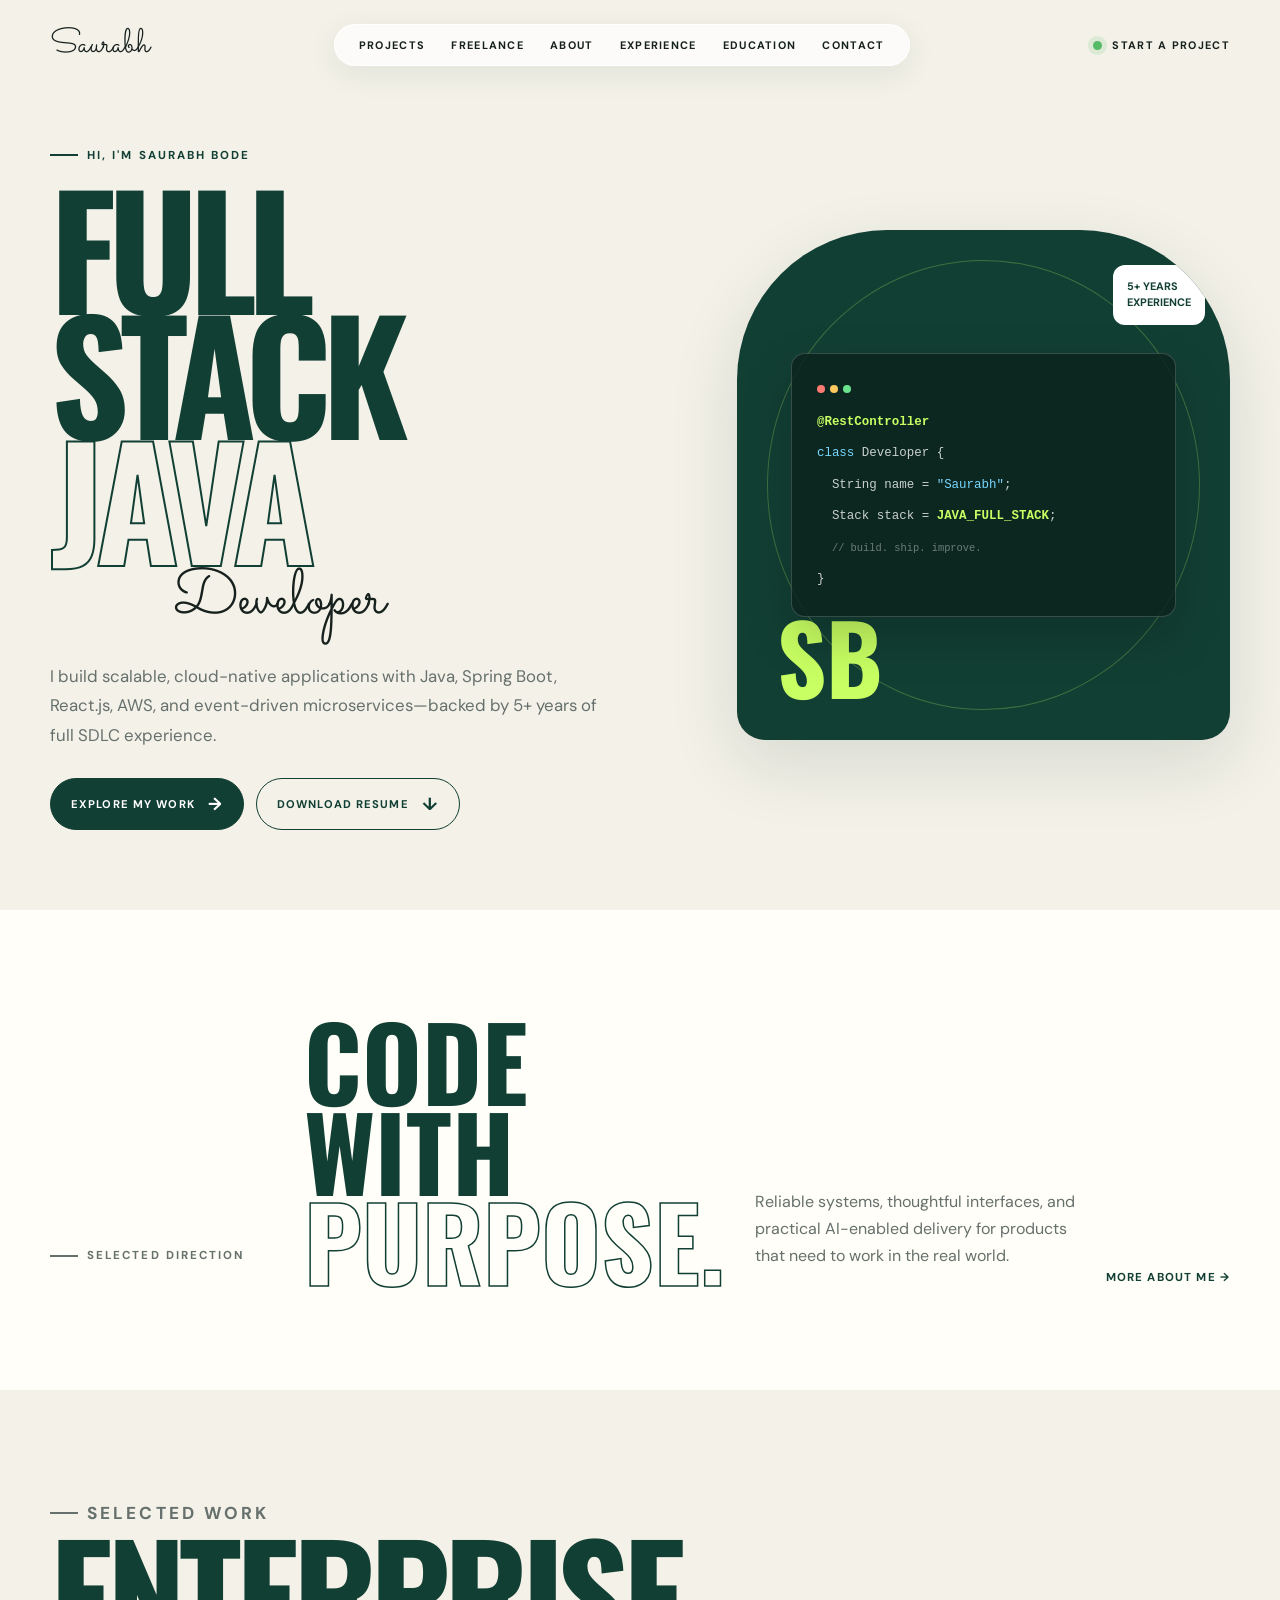
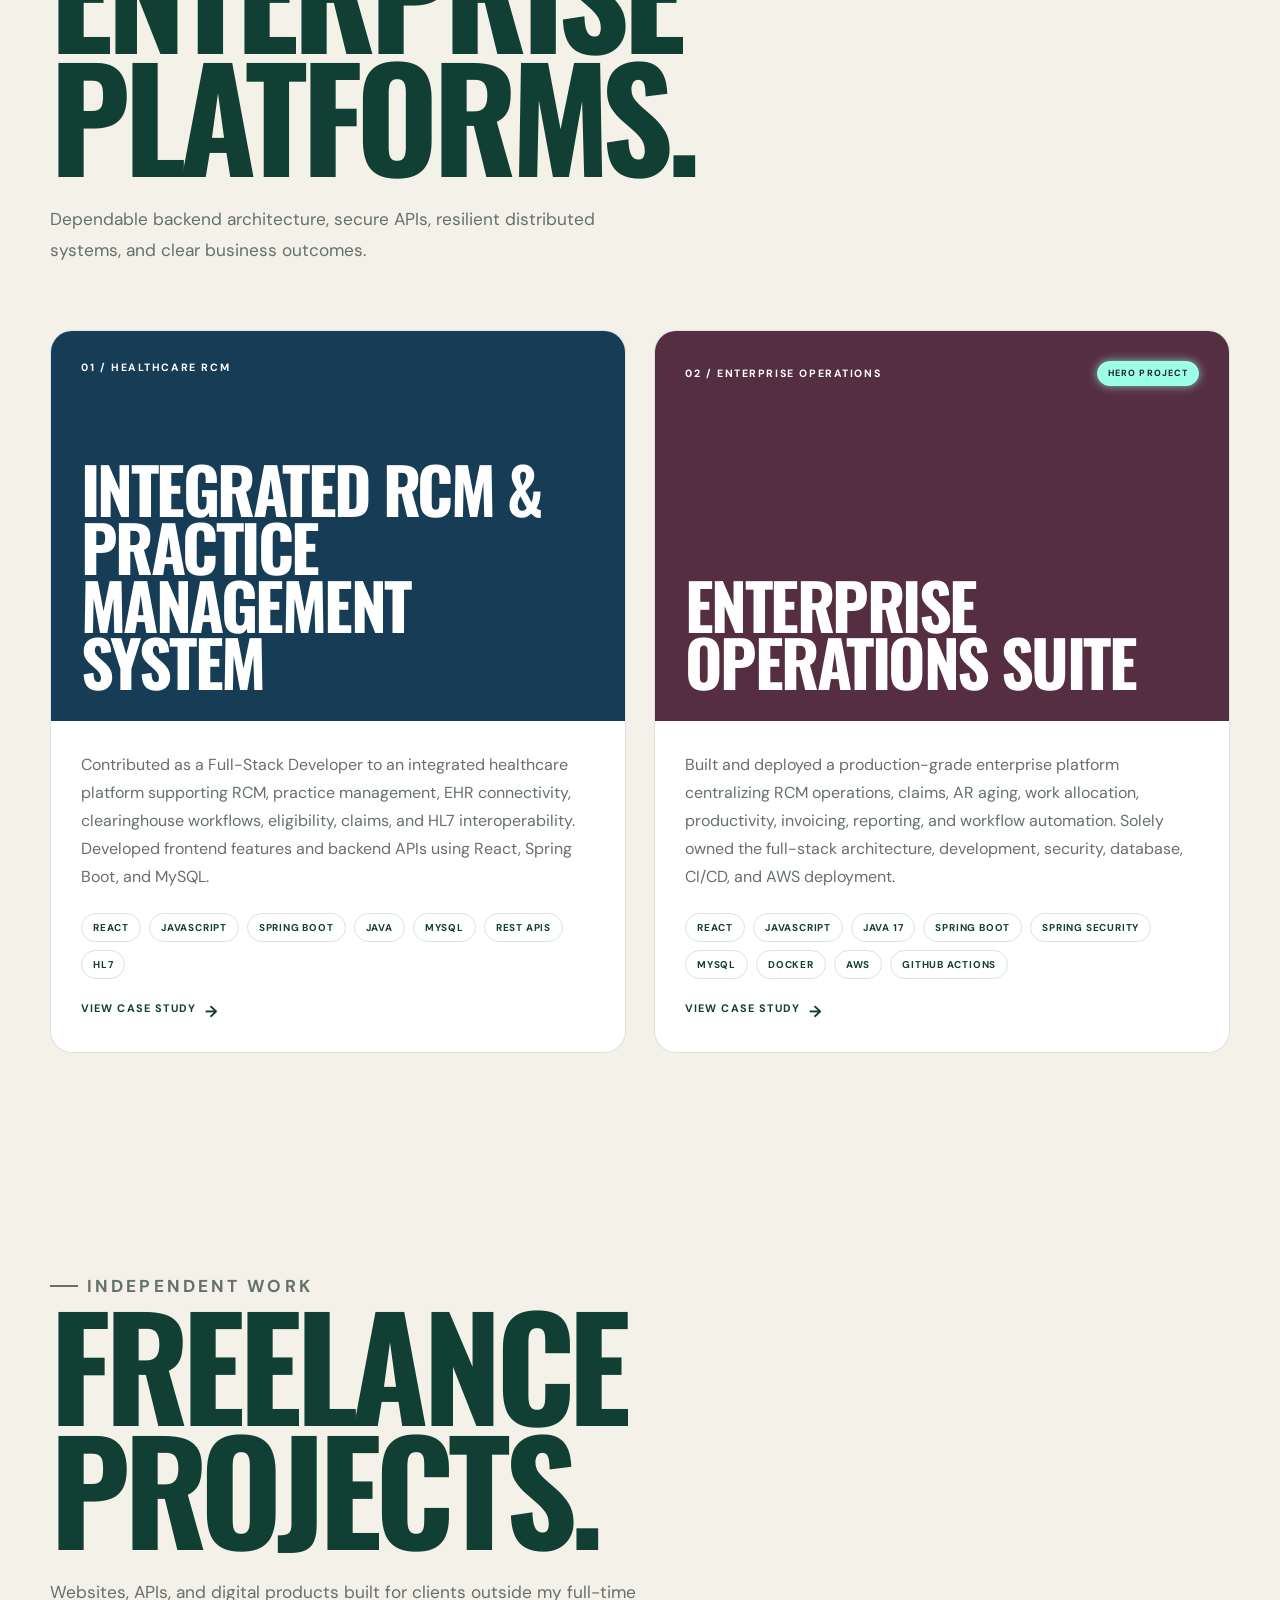
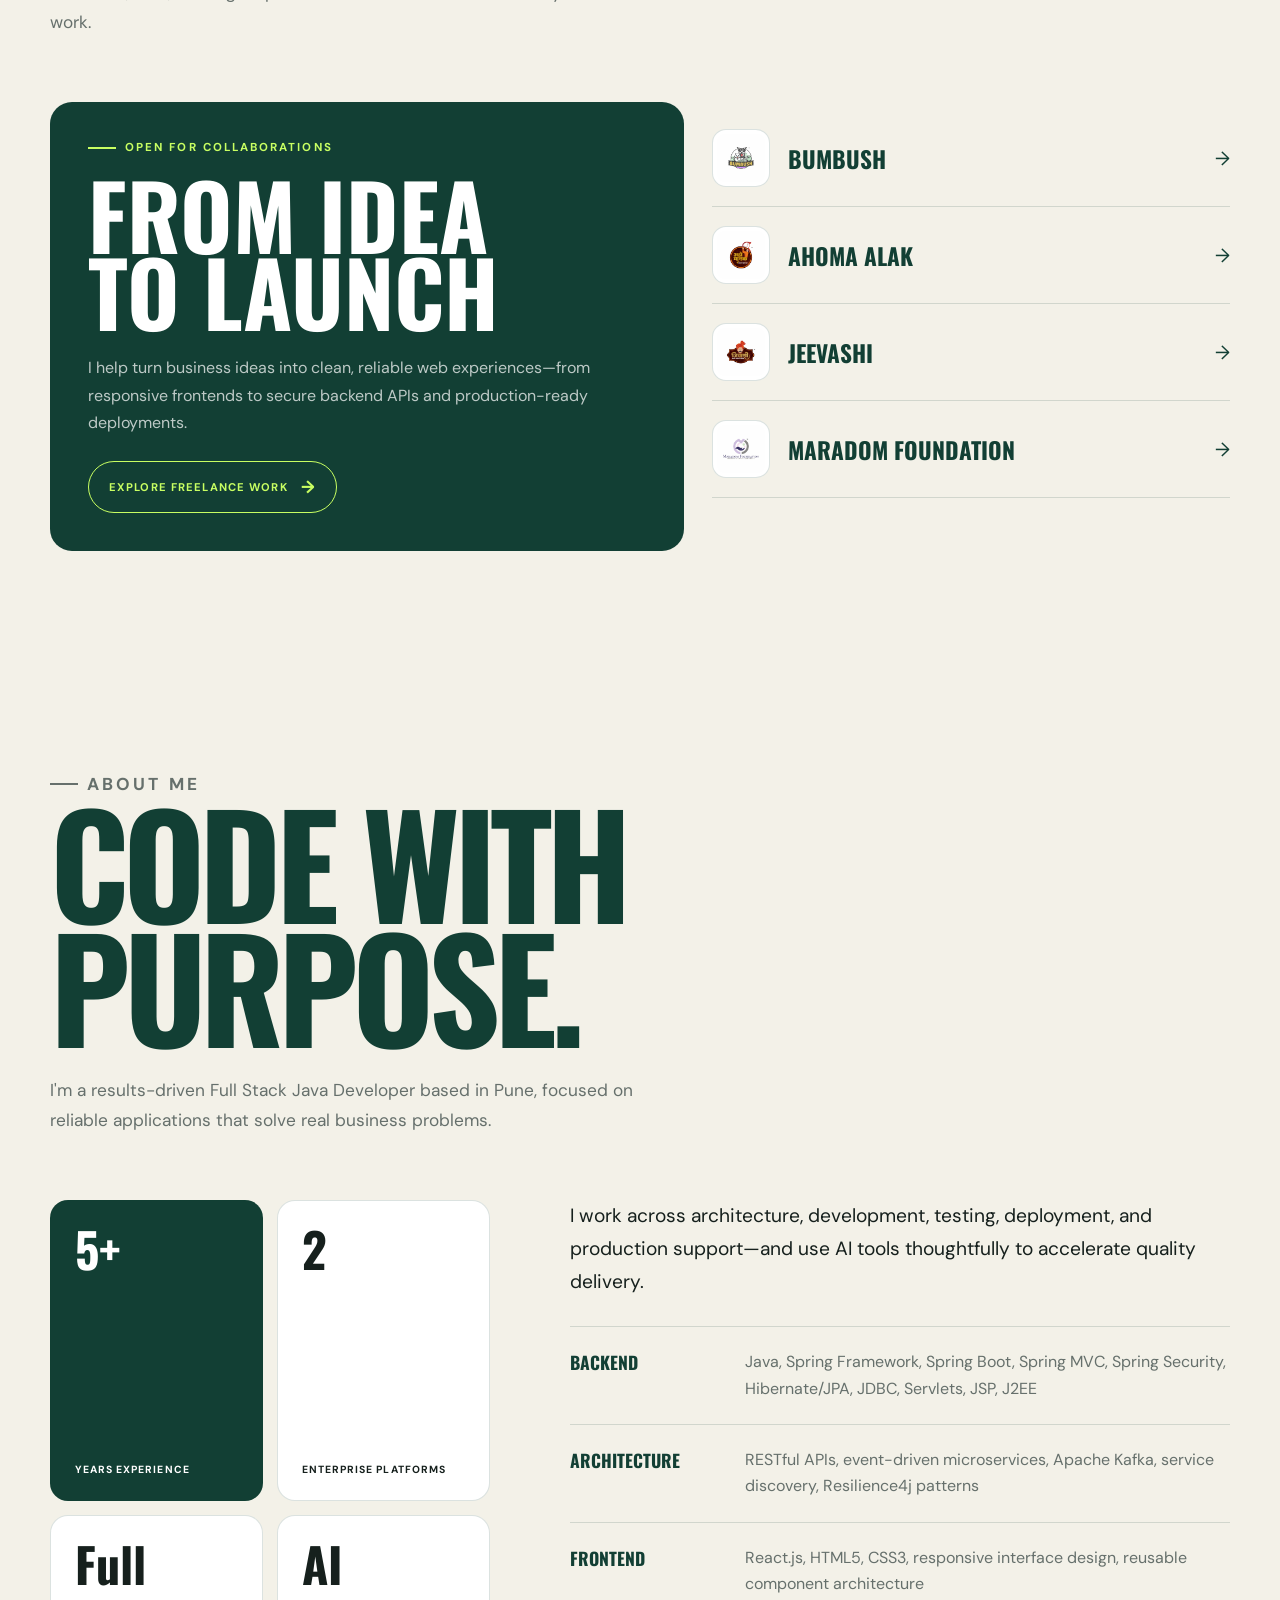
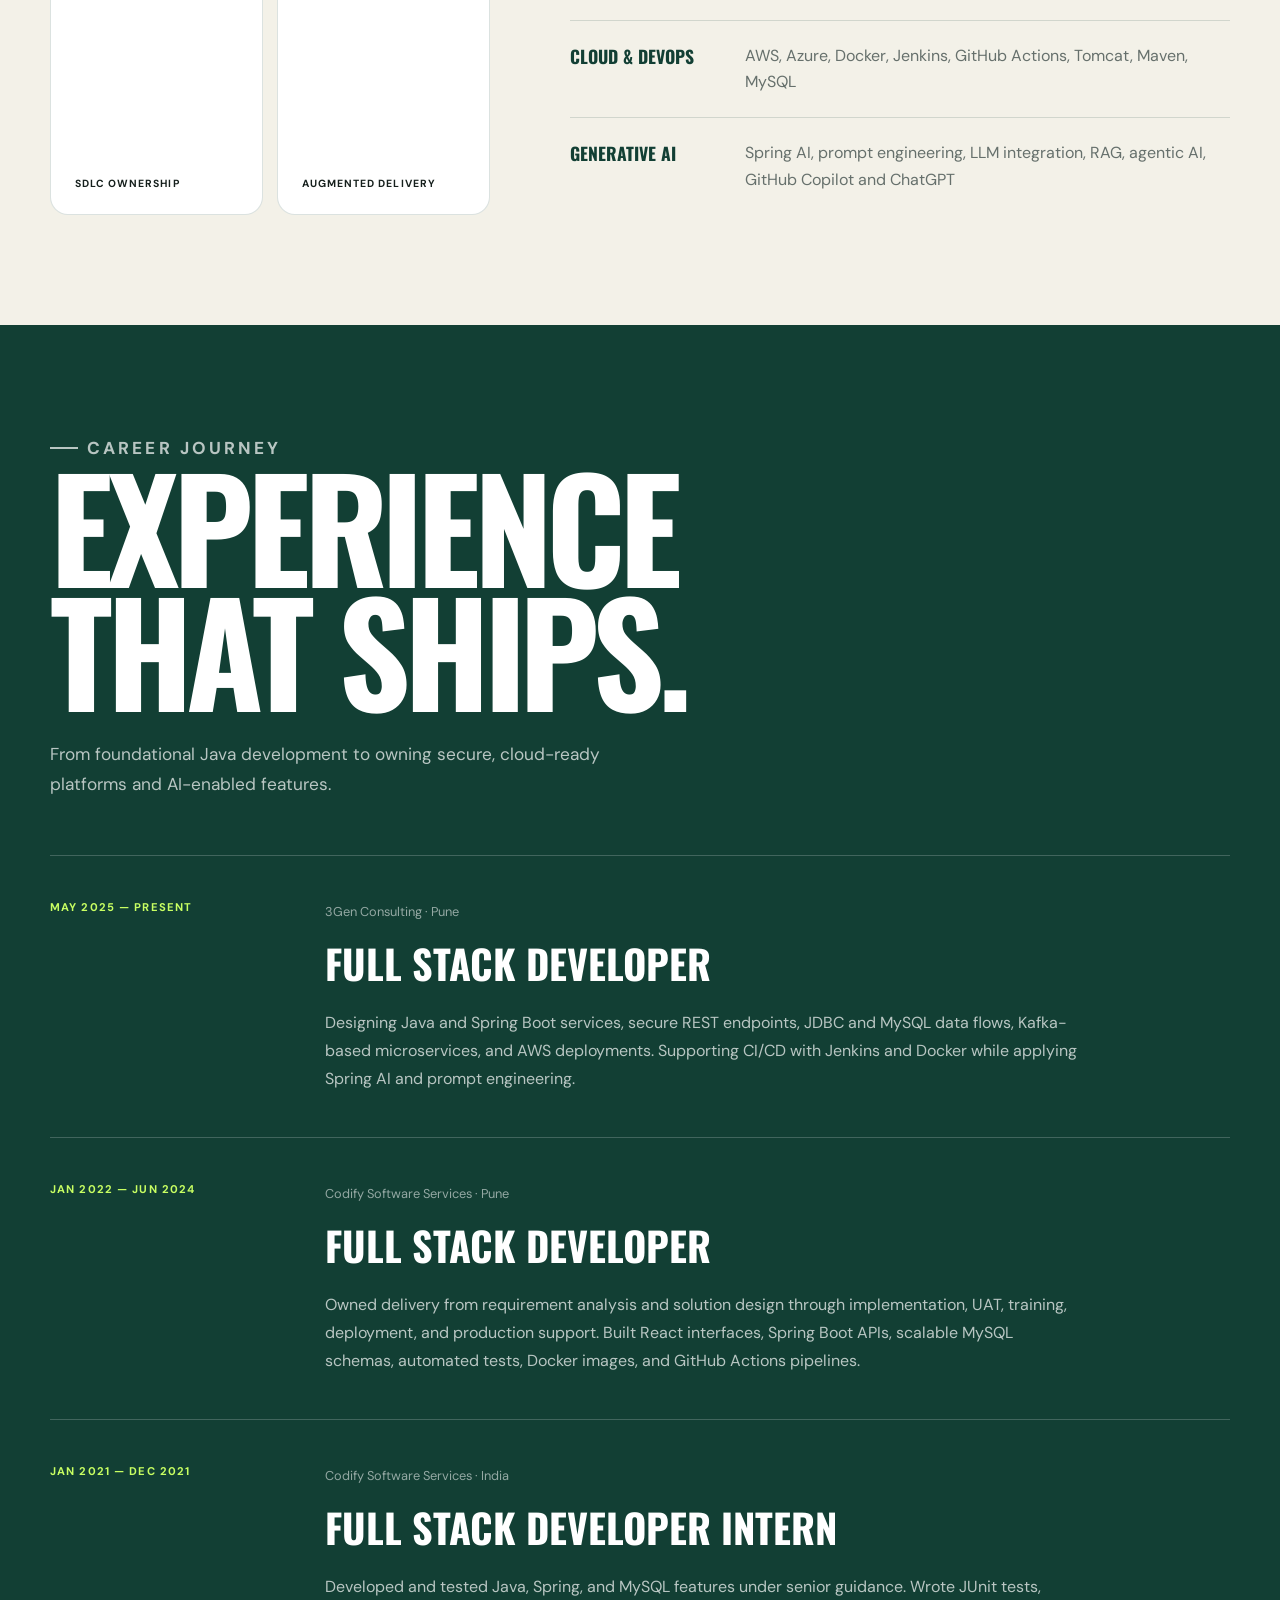
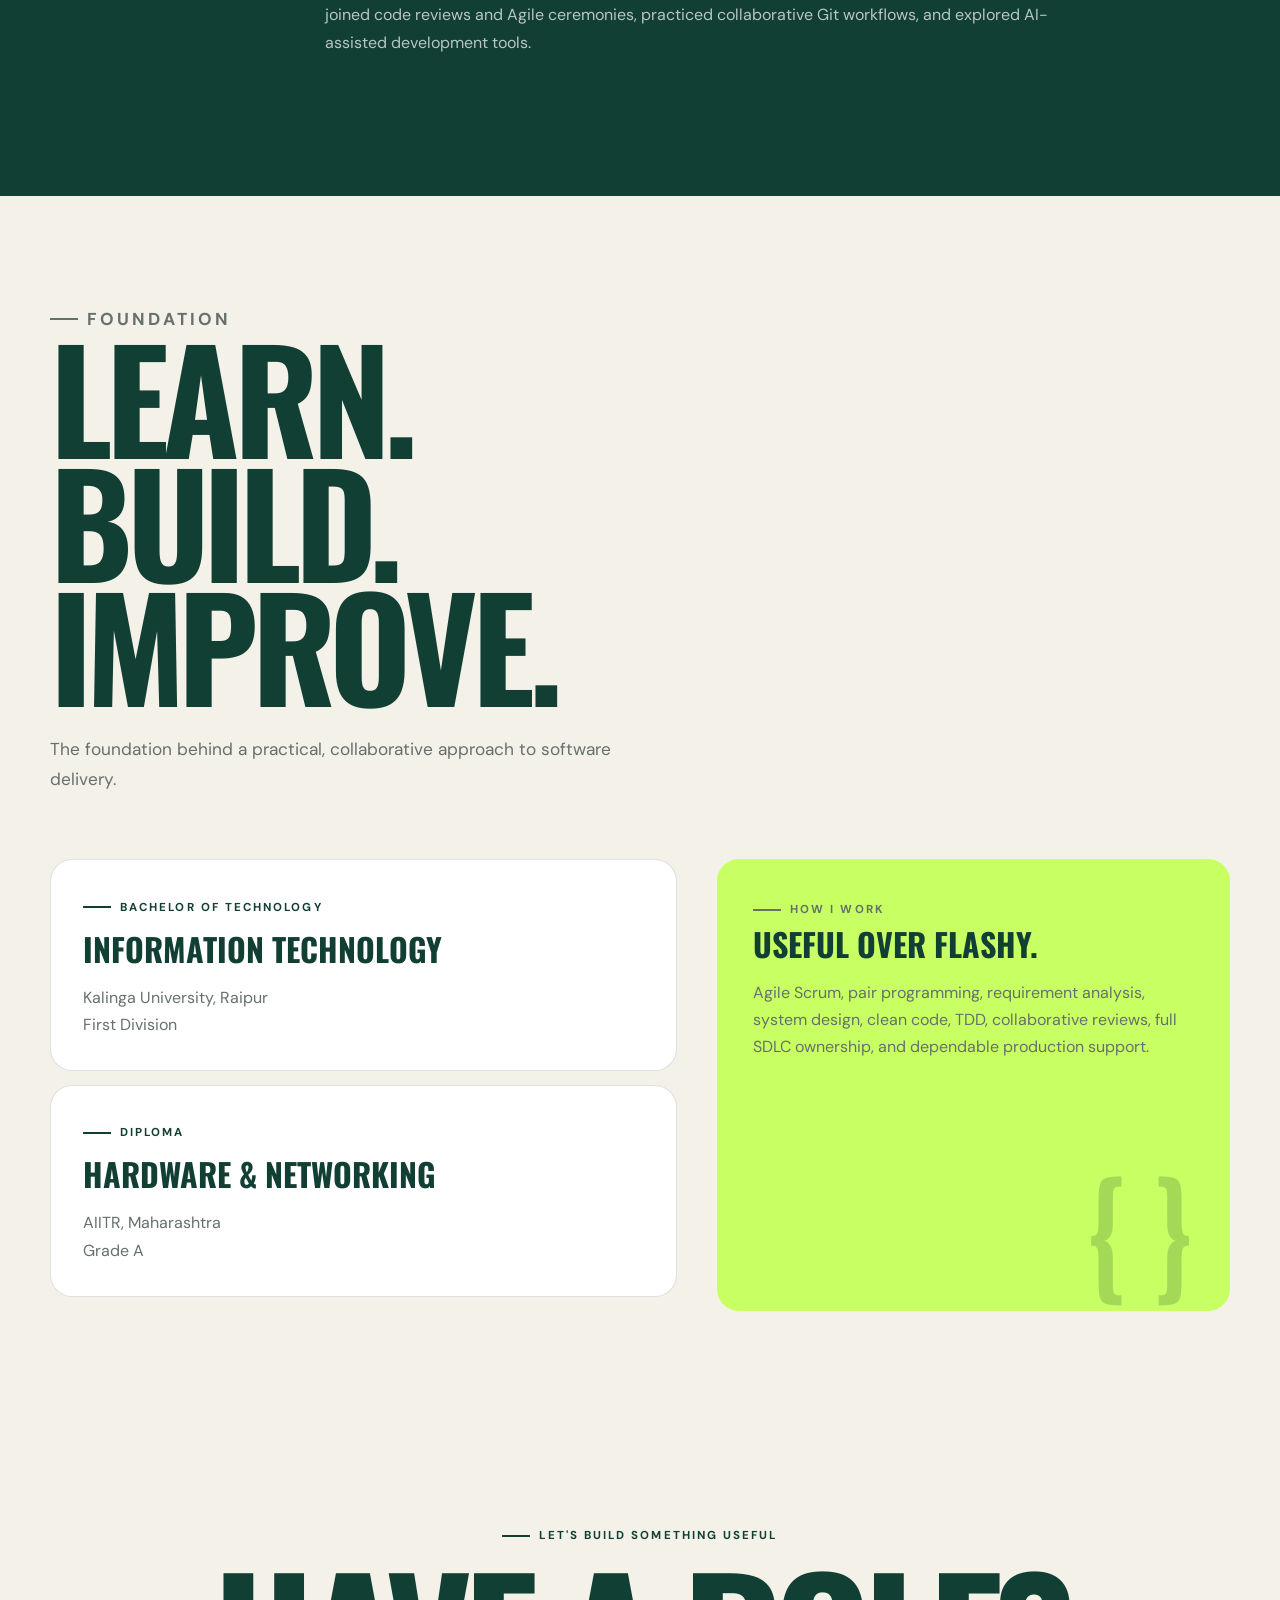
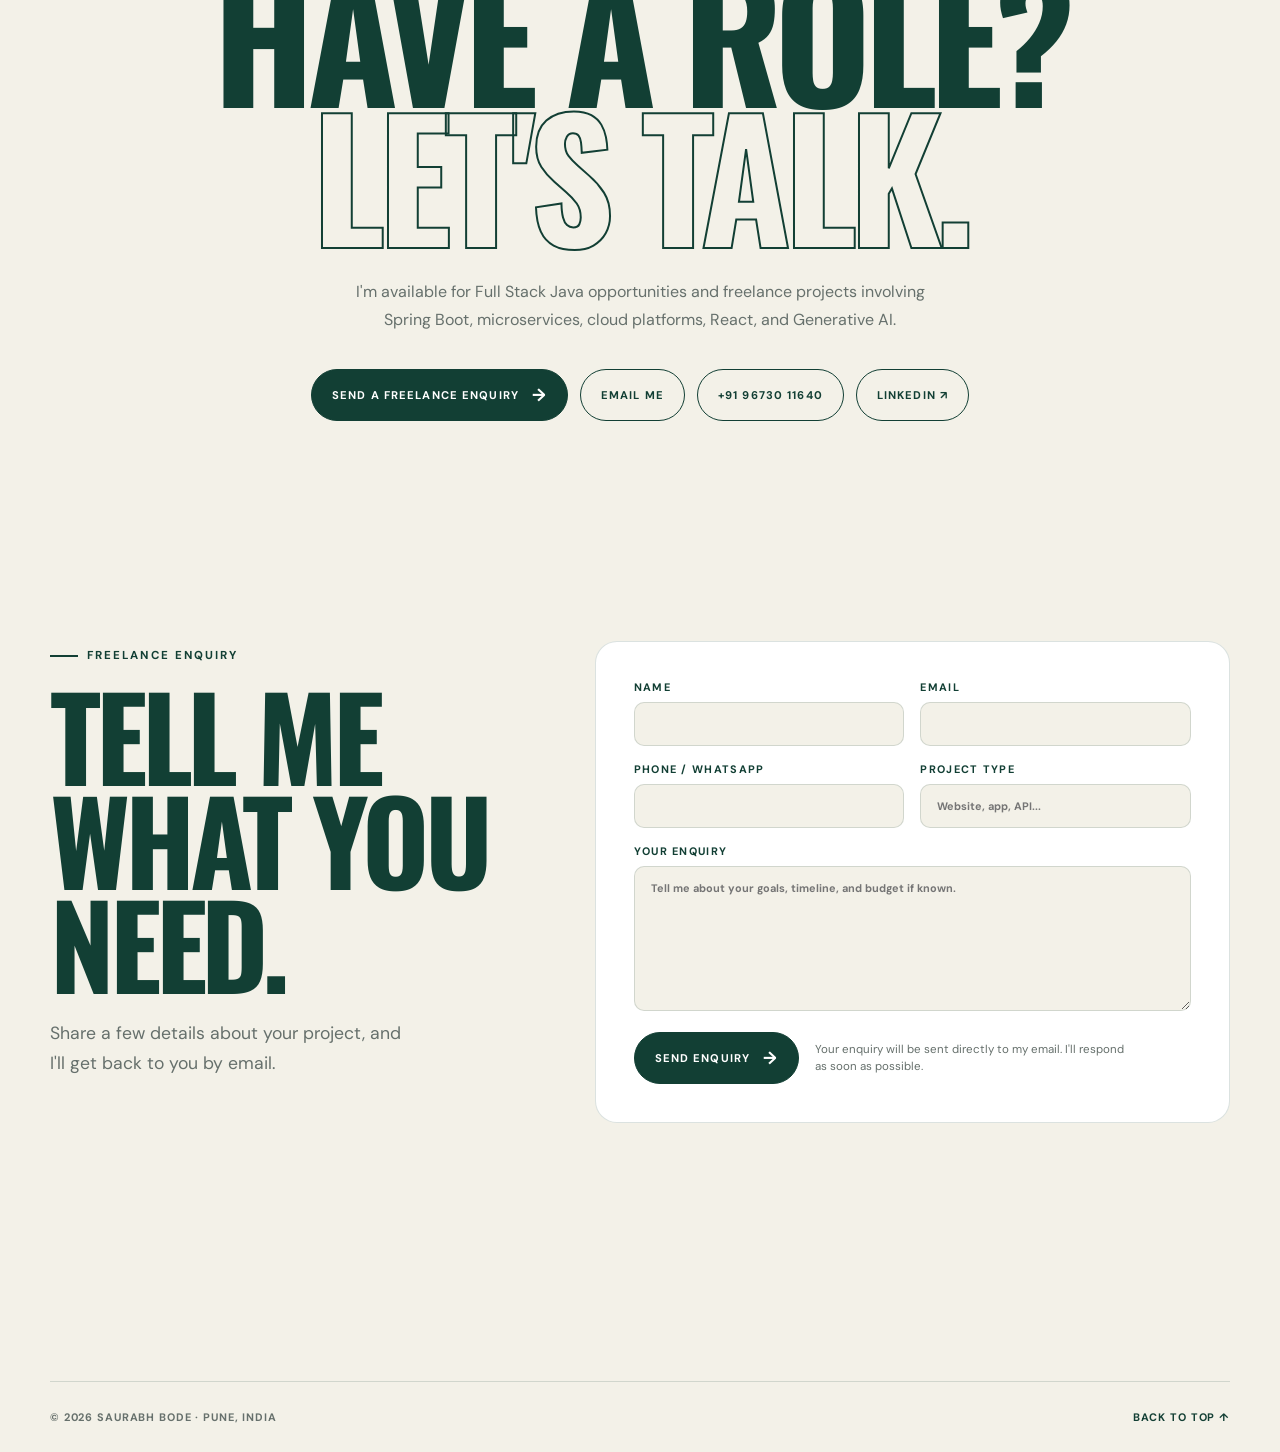
==== commit 58c54f0b: "exp updated" ====
--- a/html/index.html
+++ b/html/index.html
@@ -46,7 +46,7 @@
           <h1>Full Stack<br /><span>Java</span><small>Developer</small></h1>
           <p class="hero-intro">
             I build scalable, cloud-native applications with Java, Spring Boot,
-            React.js, AWS, and event-driven microservices&mdash;backed by 4+
+            React.js, AWS, and event-driven microservices&mdash;backed by 5+
             years of full SDLC experience.
           </p>
           <div class="actions">
@@ -70,7 +70,7 @@
             <p>&nbsp; <small>// build. ship. improve.</small></p>
             <p>}</p>
           </div>
-          <strong>SB</strong><span>4+ years<br />experience</span>
+          <strong>SB</strong><span>5+ years<br />experience</span>
         </div>
       </section>
       <section class="home-strip">
@@ -231,7 +231,7 @@
         </header>
         <div class="about-grid">
           <div class="stats">
-            <div><strong>4+</strong><span>Years experience</span></div>
+            <div><strong>5+</strong><span>Years experience</span></div>
             <div><strong>2</strong><span>Enterprise platforms</span></div>
             <div><strong>Full</strong><span>SDLC ownership</span></div>
             <div><strong>AI</strong><span>Augmented delivery</span></div>
--- a/css/projects.css
+++ b/css/projects.css
@@ -35,13 +35,27 @@
 }
 .project-visual .hero-project-badge {
   padding: 7px 10px;
-  border: 1px solid rgba(255, 255, 255, 0.7);
+  border: 1px solid #9cffe8;
   border-radius: 999px;
-  background: rgba(255, 255, 255, 0.14);
+  background: #9cffe8;
+  color: #242033;
   font-size: 0.56rem;
   letter-spacing: 0.12em;
   line-height: 1;
   white-space: nowrap;
+  box-shadow: 0 0 10px rgba(156, 255, 232, 0.7);
+  animation: hero-badge-glow 1.8s ease-in-out infinite;
+}
+@keyframes hero-badge-glow {
+  0%,
+  100% {
+    box-shadow: 0 0 8px rgba(156, 255, 232, 0.55);
+    transform: scale(1);
+  }
+  50% {
+    box-shadow: 0 0 20px rgba(156, 255, 232, 1);
+    transform: scale(1.06);
+  }
 }
 .project-visual h2 {
   margin: 0;
@@ -103,3 +117,8 @@
     min-height: 320px;
   }
 }
+@media (prefers-reduced-motion: reduce) {
+  .project-visual .hero-project-badge {
+    animation: none;
+  }
+}
